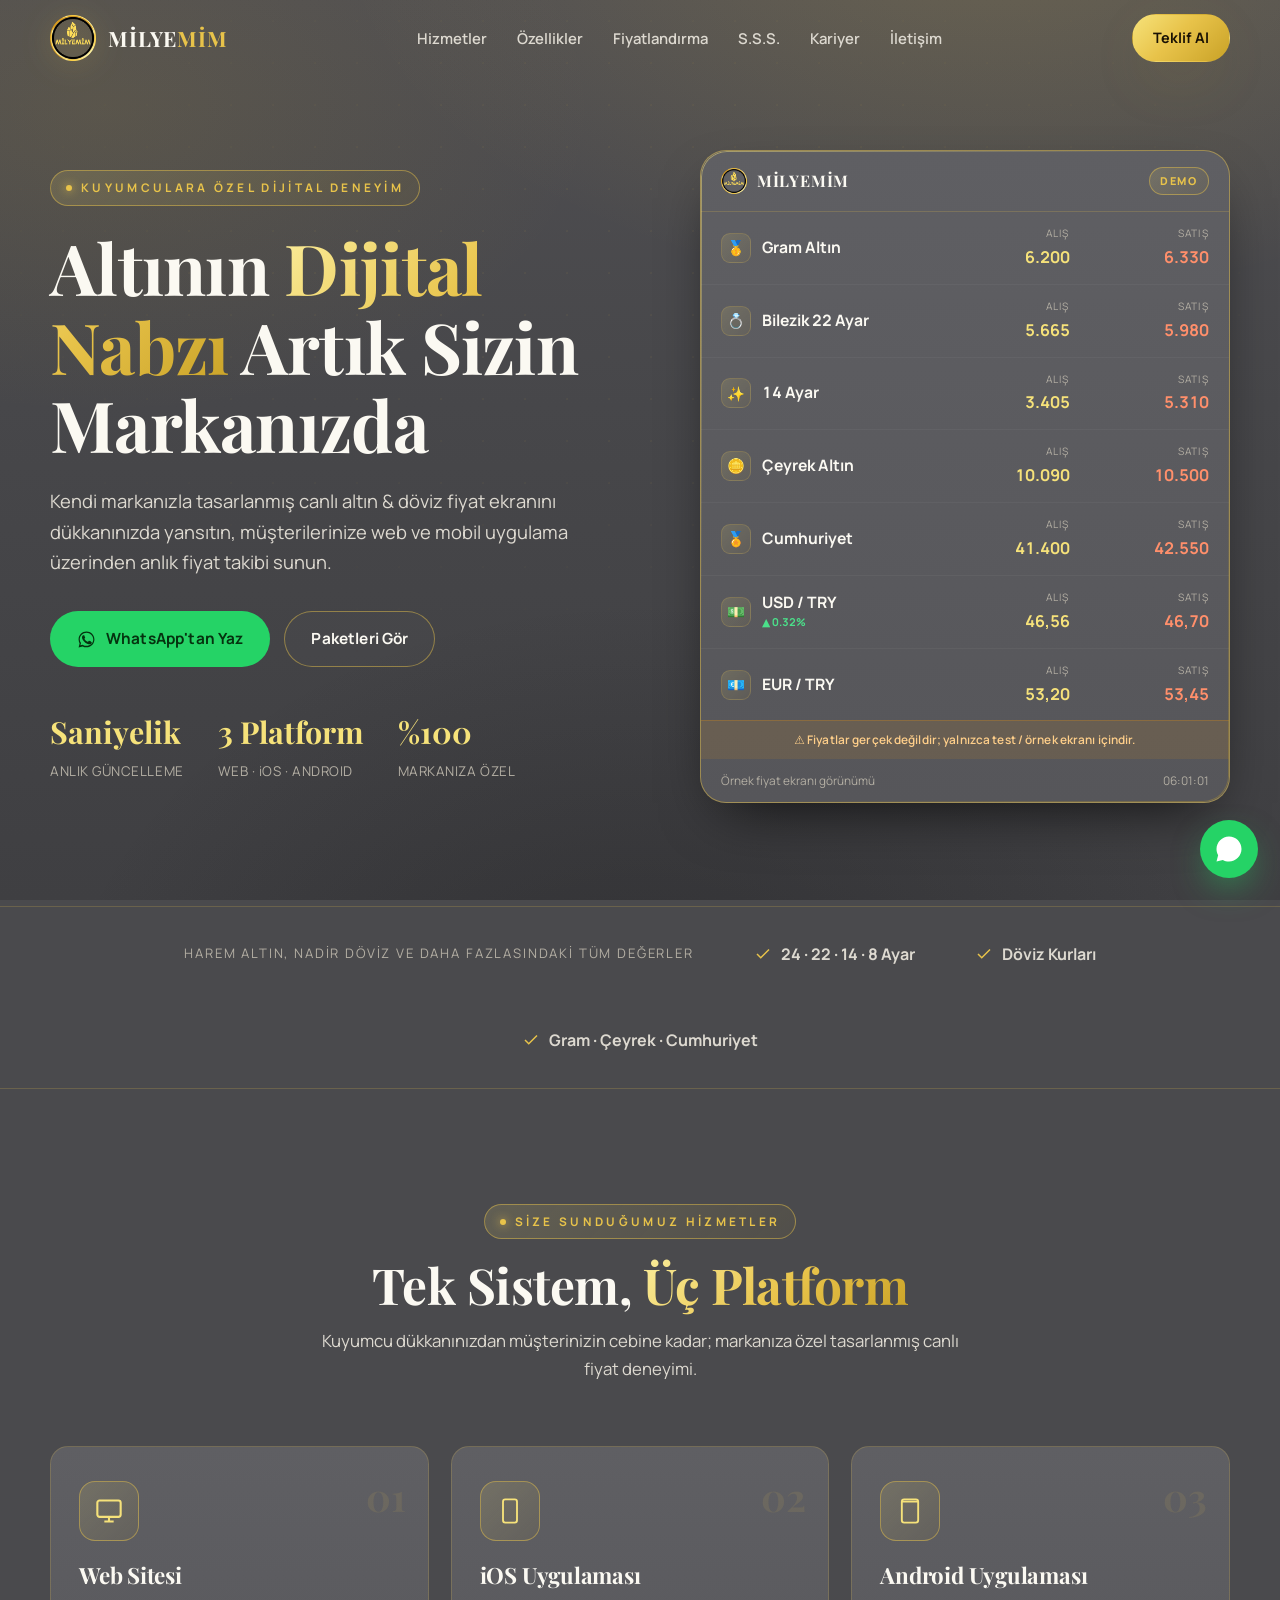
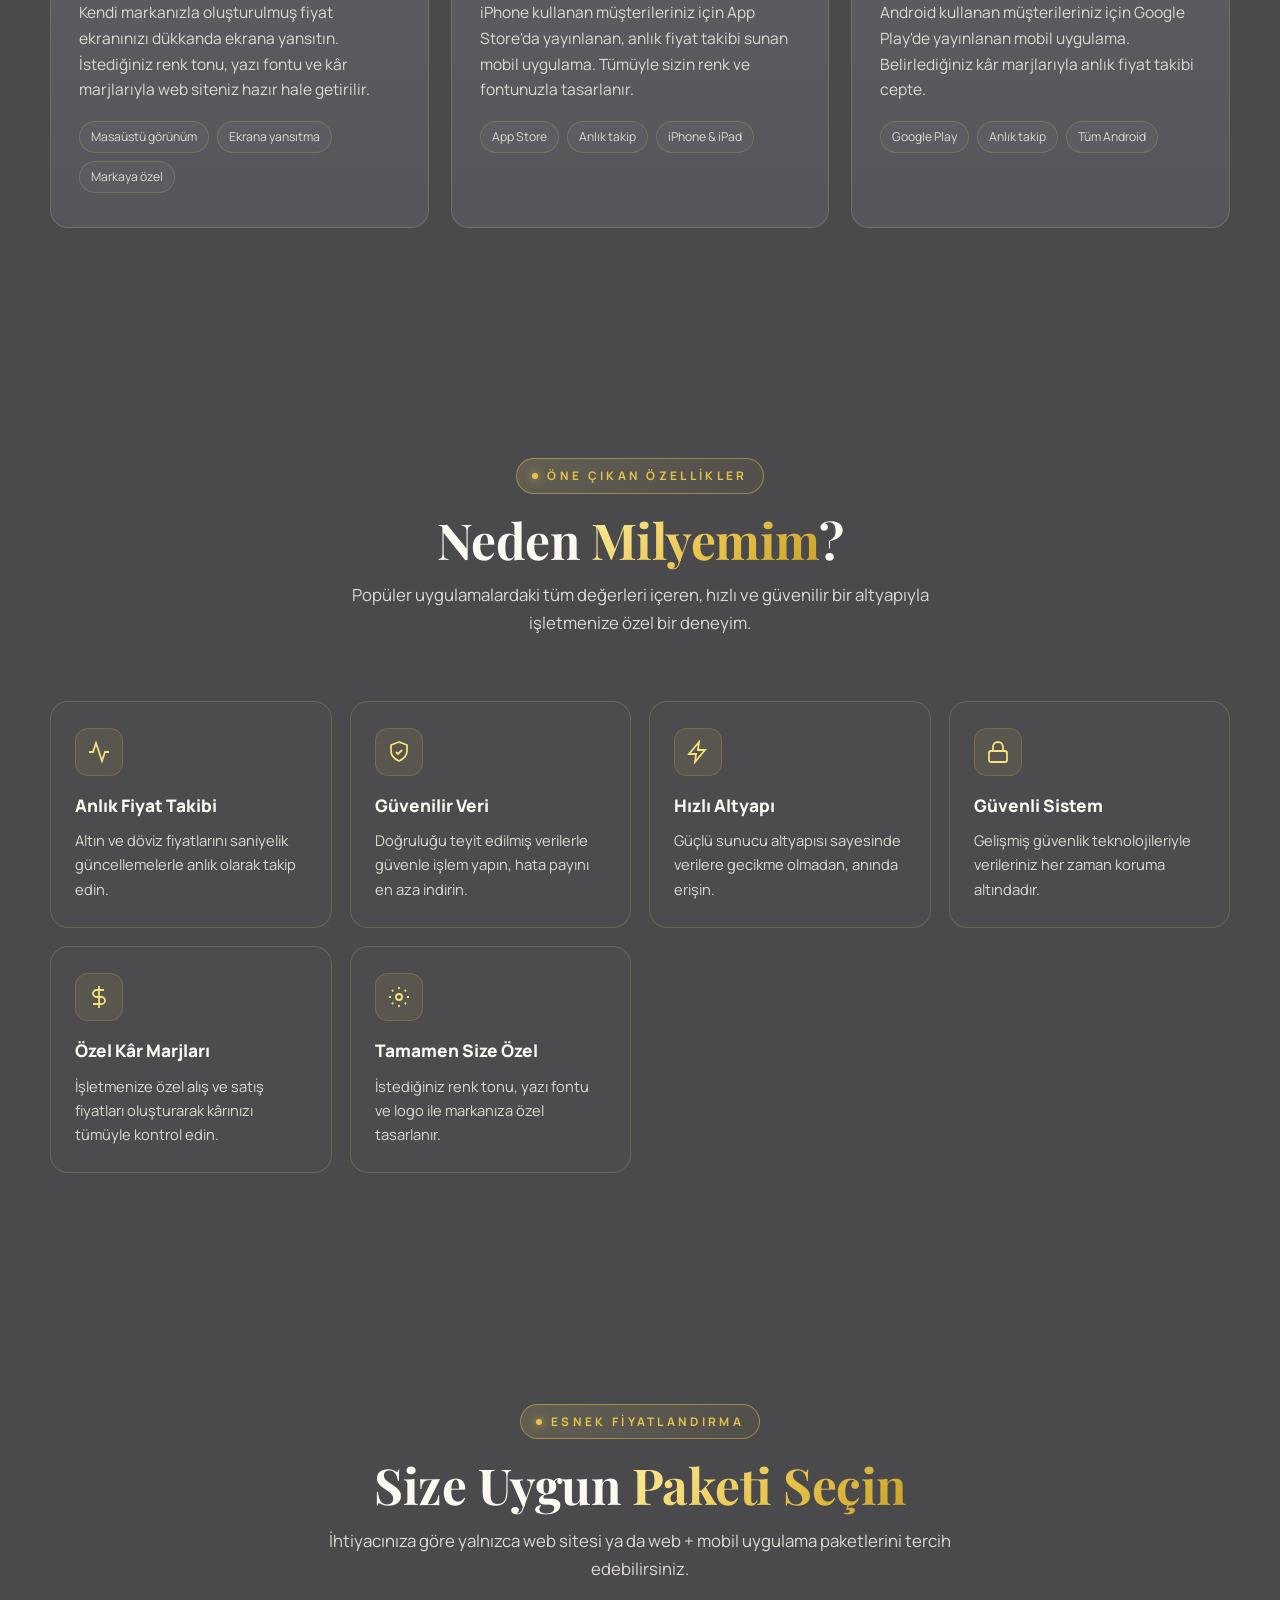
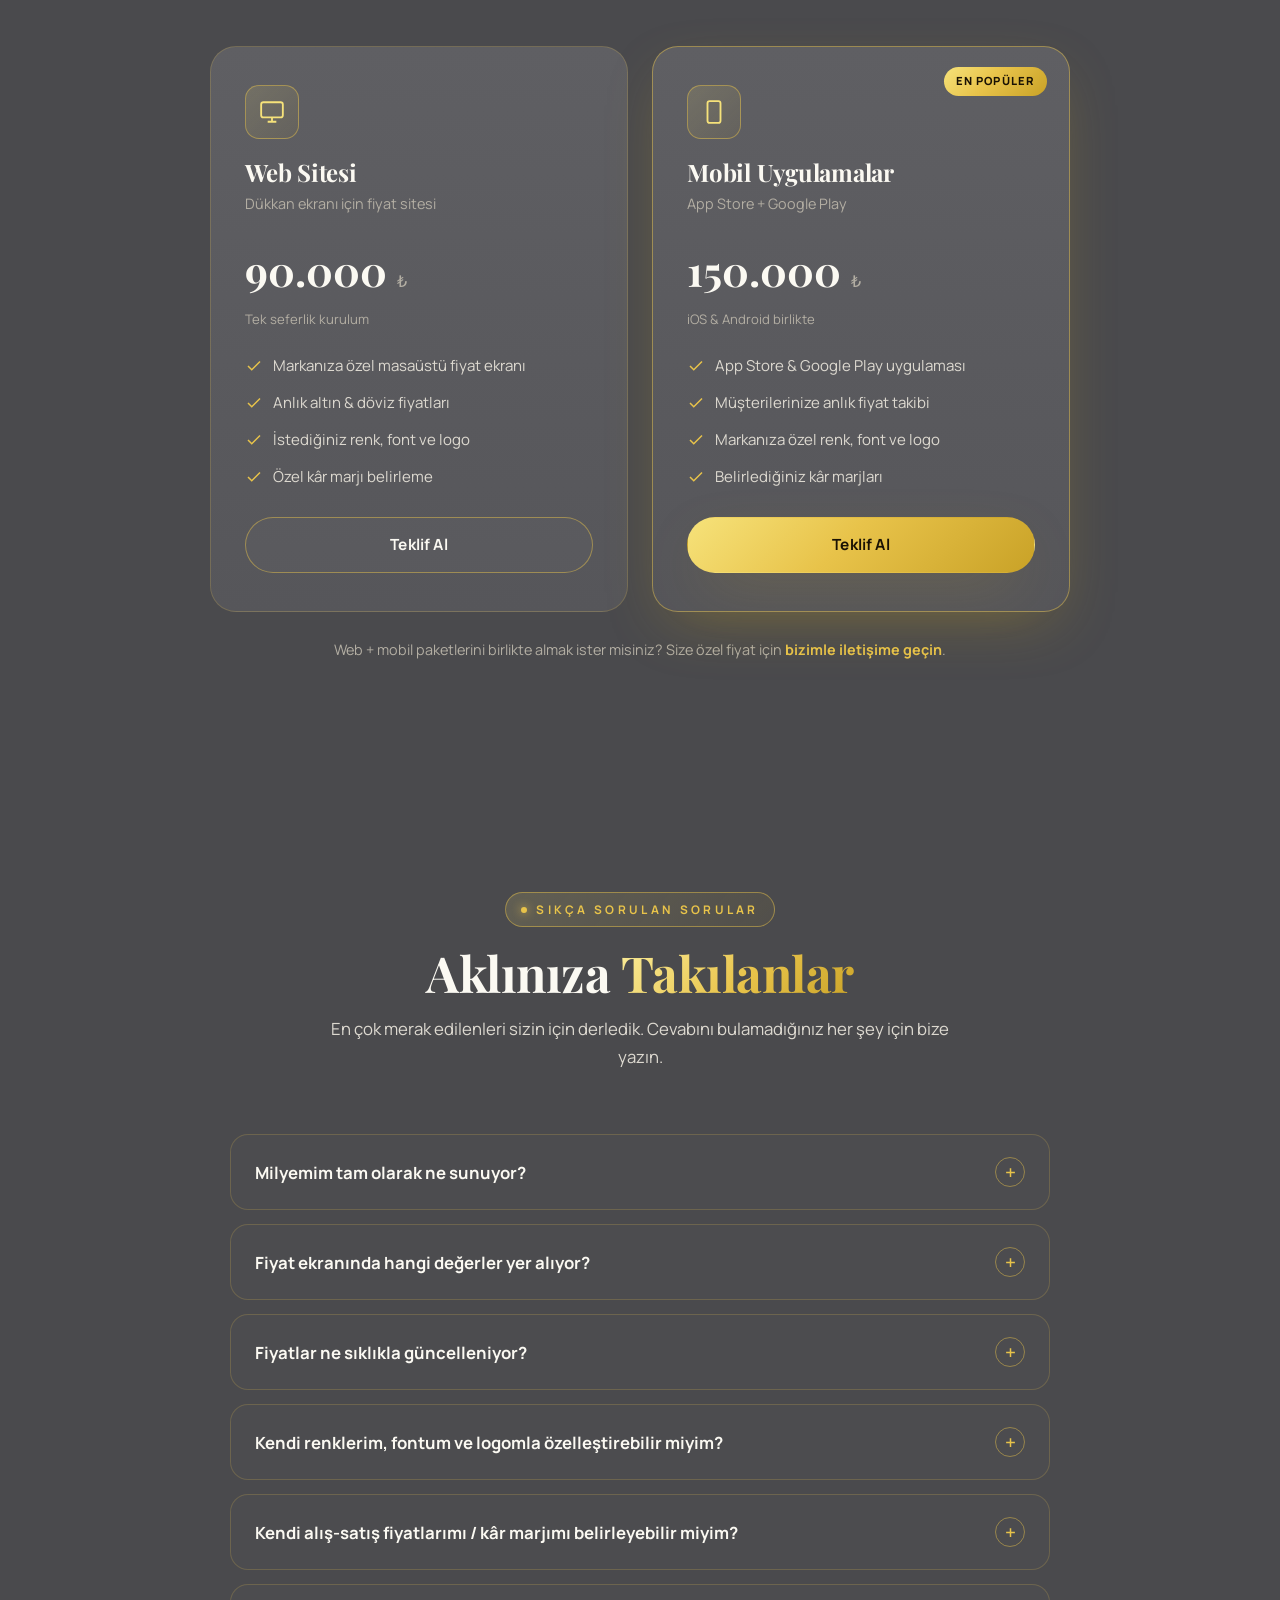
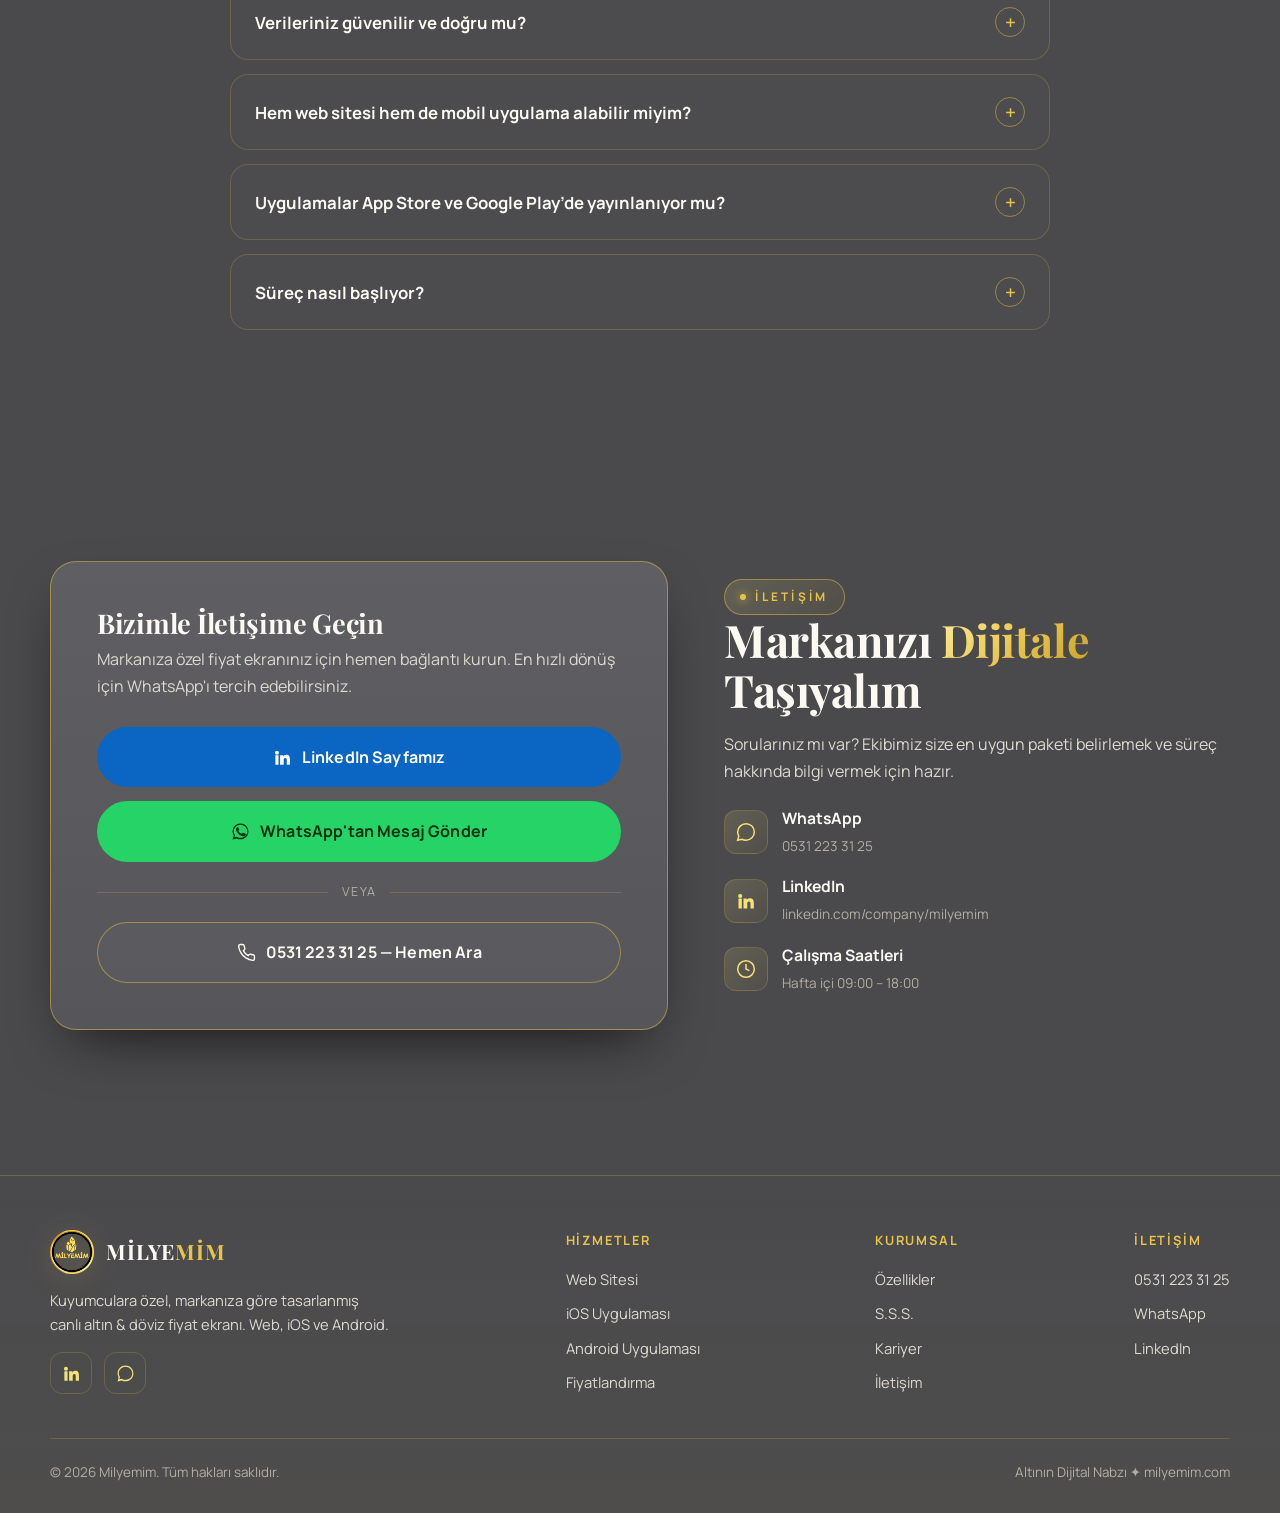
==== index.html @ ab8c55e1 "Milyemim tanıtım sitesi: 3 tema, responsive, SSS, kariyer, iletişim Co-Authored-By: Claude Opus 4.8 " ====
<!DOCTYPE html>
<html lang="tr">
<head>
<meta charset="UTF-8" />
<meta name="viewport" content="width=device-width, initial-scale=1.0" />
<title>Milyemim — Altının Dijital Nabzı | Kuyumculara Özel Canlı Fiyat Ekranı</title>
<meta name="description" content="Milyemim; kuyumculara özel, markanıza göre tasarlanmış canlı altın ve döviz fiyat ekranı. Web sitesi, iOS ve Android uygulaması ile saniyelik anlık fiyat takibi ve özel kâr marjları." />
<meta name="theme-color" content="#0a0a0b" />
<link rel="icon" type="image/png" href="favicon.png" />
<link rel="apple-touch-icon" href="favicon.png" />

<!-- Open Graph -->
<meta property="og:title" content="Milyemim — Altının Dijital Nabzı" />
<meta property="og:description" content="Kuyumculara özel canlı altın & döviz fiyat ekranı. Web sitesi, iOS ve Android uygulaması." />
<meta property="og:type" content="website" />
<meta property="og:image" content="favicon.png" />

<link rel="preconnect" href="https://fonts.googleapis.com" />
<link rel="preconnect" href="https://fonts.gstatic.com" crossorigin />
<link href="https://fonts.googleapis.com/css2?family=Manrope:wght@400;500;600;700;800&family=Playfair+Display:wght@600;700;800&display=swap" rel="stylesheet" />
<link rel="stylesheet" href="styles.css" />
</head>
<body>

<!-- ===================== NAV ===================== -->
<header class="nav" id="nav">
  <div class="wrap nav-inner">
    <a class="brand" href="index.html">
      <img src="logo-mark.png" alt="Milyemim logo" />
      <span class="name">MİLYE<span>MİM</span></span>
    </a>
    <nav class="nav-links" id="navLinks">
      <a href="#hizmetler">Hizmetler</a>
      <a href="#ozellikler">Özellikler</a>
      <a href="#fiyatlandirma">Fiyatlandırma</a>
      <a href="#sss">S.S.S.</a>
      <a href="kariyer.html">Kariyer</a>
      <a href="#iletisim">İletişim</a>
    </nav>
    <div class="nav-cta">
      <a class="btn btn-gold btn-desktop" href="https://wa.me/905312233125?text=Merhaba%2C%20Milyemim%20i%C3%A7in%20teklif%20almak%20istiyorum." target="_blank" rel="noopener">Teklif Al</a>
      <button class="burger" id="burger" aria-label="Menü">
        <span></span><span></span><span></span>
      </button>
    </div>
  </div>
</header>

<!-- ===================== HERO ===================== -->
<section class="hero" id="anasayfa">
  <div class="wrap hero-grid">
    <div class="hero-copy reveal">
      <span class="eyebrow">Kuyumculara Özel Dijital Deneyim</span>
      <h1>Altının <span class="gold-text">Dijital Nabzı</span> Artık Sizin Markanızda</h1>
      <p class="lead">Kendi markanızla tasarlanmış canlı altın &amp; döviz fiyat ekranını dükkanınızda yansıtın, müşterilerinize web ve mobil uygulama üzerinden anlık fiyat takibi sunun.</p>
      <div class="hero-actions">
        <a class="btn btn-wa" href="https://wa.me/905312233125?text=Merhaba%2C%20Milyemim%20fiyat%20ekran%C4%B1%20hakk%C4%B1nda%20bilgi%20almak%20istiyorum." target="_blank" rel="noopener">
          <svg viewBox="0 0 24 24" fill="currentColor"><path d="M17.5 14.4c-.3-.1-1.7-.8-1.9-.9-.3-.1-.5-.1-.7.1-.2.3-.7.9-.9 1.1-.2.2-.3.2-.6.1-1.7-.8-2.8-1.5-3.9-3.4-.3-.5.3-.5.8-1.5.1-.2 0-.4 0-.5-.1-.1-.7-1.6-.9-2.2-.2-.6-.5-.5-.7-.5h-.6c-.2 0-.5.1-.8.4-.3.3-1 1-1 2.5s1.1 2.9 1.2 3.1c.1.2 2.1 3.3 5.2 4.6 2 .8 2.7.9 3.7.8.6-.1 1.7-.7 2-1.4.2-.7.2-1.2.2-1.4-.1-.1-.3-.2-.6-.3z"/><path d="M12 2C6.5 2 2 6.5 2 12c0 1.8.5 3.5 1.3 5L2 22l5.1-1.3c1.4.8 3.1 1.2 4.9 1.2 5.5 0 10-4.5 10-10S17.5 2 12 2zm0 18c-1.6 0-3.1-.4-4.4-1.2l-.3-.2-3 .8.8-2.9-.2-.3C4 14.7 3.5 13.4 3.5 12 3.5 7.3 7.3 3.5 12 3.5S20.5 7.3 20.5 12 16.7 20 12 20z"/></svg>
          WhatsApp'tan Yaz
        </a>
        <a class="btn btn-ghost" href="#fiyatlandirma">Paketleri Gör</a>
      </div>
      <div class="hero-stats">
        <div class="stat"><strong>Saniyelik</strong><span>ANLIK GÜNCELLEME</span></div>
        <div class="stat"><strong>3 Platform</strong><span>WEB · iOS · ANDROID</span></div>
        <div class="stat"><strong>%100</strong><span>MARKANIZA ÖZEL</span></div>
      </div>
    </div>

    <!-- Canlı fiyat ekranı mockup -->
    <div class="hero-visual reveal">
      <div class="price-card">
        <div class="price-top">
          <div class="pt-brand"><img src="logo-mark.png" alt="" />MİLYEMİM</div>
          <span class="demo-badge">DEMO</span>
        </div>
        <div id="priceList"></div>
        <div class="price-warn">⚠ Fiyatlar gerçek değildir; yalnızca test / örnek ekranı içindir.</div>
        <div class="price-foot">
          <span>Örnek fiyat ekranı görünümü</span>
          <span id="clock">--:--:--</span>
        </div>
      </div>
    </div>
  </div>
</section>

<!-- ===================== GÜVEN ŞERİDİ ===================== -->
<div class="trust">
  <div class="wrap">
    <span>Harem Altın, Nadir Döviz ve daha fazlasındaki tüm değerler</span>
    <div class="tk"><svg viewBox="0 0 24 24" fill="none" stroke="currentColor" stroke-width="2"><path d="M20 6 9 17l-5-5"/></svg>24 · 22 · 14 · 8 Ayar</div>
    <div class="tk"><svg viewBox="0 0 24 24" fill="none" stroke="currentColor" stroke-width="2"><path d="M20 6 9 17l-5-5"/></svg>Döviz Kurları</div>
    <div class="tk"><svg viewBox="0 0 24 24" fill="none" stroke="currentColor" stroke-width="2"><path d="M20 6 9 17l-5-5"/></svg>Gram · Çeyrek · Cumhuriyet</div>
  </div>
</div>

<!-- ===================== HİZMETLER ===================== -->
<section id="hizmetler">
  <div class="wrap">
    <div class="section-head reveal">
      <span class="eyebrow">Size Sunduğumuz Hizmetler</span>
      <h2>Tek Sistem, <span class="gold-text">Üç Platform</span></h2>
      <p>Kuyumcu dükkanınızdan müşterinizin cebine kadar; markanıza özel tasarlanmış canlı fiyat deneyimi.</p>
    </div>
    <div class="cards">
      <div class="card reveal">
        <span class="num">01</span>
        <div class="c-ico"><svg viewBox="0 0 24 24" fill="none" stroke="currentColor" stroke-width="1.8"><rect x="2" y="3" width="20" height="14" rx="2"/><path d="M8 21h8M12 17v4"/></svg></div>
        <h3>Web Sitesi</h3>
        <p>Kendi markanızla oluşturulmuş fiyat ekranınızı dükkanda ekrana yansıtın. İstediğiniz renk tonu, yazı fontu ve kâr marjlarıyla web siteniz hazır hale getirilir.</p>
        <div class="c-tags"><span>Masaüstü görünüm</span><span>Ekrana yansıtma</span><span>Markaya özel</span></div>
      </div>
      <div class="card reveal">
        <span class="num">02</span>
        <div class="c-ico"><svg viewBox="0 0 24 24" fill="none" stroke="currentColor" stroke-width="1.6"><path d="M16 2H8a2 2 0 0 0-2 2v16a2 2 0 0 0 2 2h8a2 2 0 0 0 2-2V4a2 2 0 0 0-2-2z"/><path d="M12 18h.01"/></svg></div>
        <h3>iOS Uygulaması</h3>
        <p>iPhone kullanan müşterileriniz için App Store'da yayınlanan, anlık fiyat takibi sunan mobil uygulama. Tümüyle sizin renk ve fontunuzla tasarlanır.</p>
        <div class="c-tags"><span>App Store</span><span>Anlık takip</span><span>iPhone &amp; iPad</span></div>
      </div>
      <div class="card reveal">
        <span class="num">03</span>
        <div class="c-ico"><svg viewBox="0 0 24 24" fill="none" stroke="currentColor" stroke-width="1.6"><path d="M5 4v16a2 2 0 0 0 2 2h10a2 2 0 0 0 2-2V4M5 4a2 2 0 0 1 2-2h10a2 2 0 0 1 2 2M5 4h14M12 18h.01"/></svg></div>
        <h3>Android Uygulaması</h3>
        <p>Android kullanan müşterileriniz için Google Play'de yayınlanan mobil uygulama. Belirlediğiniz kâr marjlarıyla anlık fiyat takibi cepte.</p>
        <div class="c-tags"><span>Google Play</span><span>Anlık takip</span><span>Tüm Android</span></div>
      </div>
    </div>
  </div>
</section>

<!-- ===================== ÖZELLİKLER ===================== -->
<section id="ozellikler">
  <div class="wrap">
    <div class="section-head reveal">
      <span class="eyebrow">Öne Çıkan Özellikler</span>
      <h2>Neden <span class="gold-text">Milyemim</span>?</h2>
      <p>Popüler uygulamalardaki tüm değerleri içeren, hızlı ve güvenilir bir altyapıyla işletmenize özel bir deneyim.</p>
    </div>
    <div class="features-grid">
      <div class="feature reveal">
        <div class="f-ico"><svg viewBox="0 0 24 24" fill="none" stroke="currentColor" stroke-width="1.8"><path d="M22 12h-4l-3 9L9 3l-3 9H2"/></svg></div>
        <h4>Anlık Fiyat Takibi</h4>
        <p>Altın ve döviz fiyatlarını saniyelik güncellemelerle anlık olarak takip edin.</p>
      </div>
      <div class="feature reveal">
        <div class="f-ico"><svg viewBox="0 0 24 24" fill="none" stroke="currentColor" stroke-width="1.8"><path d="M9 12l2 2 4-4"/><path d="M12 2 4 5v6c0 5 3.5 8 8 10 4.5-2 8-5 8-10V5l-8-3z"/></svg></div>
        <h4>Güvenilir Veri</h4>
        <p>Doğruluğu teyit edilmiş verilerle güvenle işlem yapın, hata payını en aza indirin.</p>
      </div>
      <div class="feature reveal">
        <div class="f-ico"><svg viewBox="0 0 24 24" fill="none" stroke="currentColor" stroke-width="1.8"><path d="M13 2 3 14h7l-1 8 10-12h-7l1-8z"/></svg></div>
        <h4>Hızlı Altyapı</h4>
        <p>Güçlü sunucu altyapısı sayesinde verilere gecikme olmadan, anında erişin.</p>
      </div>
      <div class="feature reveal">
        <div class="f-ico"><svg viewBox="0 0 24 24" fill="none" stroke="currentColor" stroke-width="1.8"><rect x="3" y="11" width="18" height="11" rx="2"/><path d="M7 11V7a5 5 0 0 1 10 0v4"/></svg></div>
        <h4>Güvenli Sistem</h4>
        <p>Gelişmiş güvenlik teknolojileriyle verileriniz her zaman koruma altındadır.</p>
      </div>
      <div class="feature reveal">
        <div class="f-ico"><svg viewBox="0 0 24 24" fill="none" stroke="currentColor" stroke-width="1.8"><path d="M12 1v22M17 5H9.5a3.5 3.5 0 0 0 0 7h5a3.5 3.5 0 0 1 0 7H6"/></svg></div>
        <h4>Özel Kâr Marjları</h4>
        <p>İşletmenize özel alış ve satış fiyatları oluşturarak kârınızı tümüyle kontrol edin.</p>
      </div>
      <div class="feature reveal">
        <div class="f-ico"><svg viewBox="0 0 24 24" fill="none" stroke="currentColor" stroke-width="1.8"><circle cx="12" cy="12" r="3"/><path d="M12 2v2M12 20v2M4.9 4.9l1.4 1.4M17.7 17.7l1.4 1.4M2 12h2M20 12h2M4.9 19.1l1.4-1.4M17.7 6.3l1.4-1.4"/></svg></div>
        <h4>Tamamen Size Özel</h4>
        <p>İstediğiniz renk tonu, yazı fontu ve logo ile markanıza özel tasarlanır.</p>
      </div>
    </div>
  </div>
</section>

<!-- ===================== FİYATLANDIRMA ===================== -->
<section id="fiyatlandirma">
  <div class="wrap">
    <div class="section-head reveal">
      <span class="eyebrow">Esnek Fiyatlandırma</span>
      <h2>Size Uygun <span class="gold-text">Paketi Seçin</span></h2>
      <p>İhtiyacınıza göre yalnızca web sitesi ya da web + mobil uygulama paketlerini tercih edebilirsiniz.</p>
    </div>
    <div class="pricing-grid">
      <div class="plan reveal">
        <div class="p-ico"><svg viewBox="0 0 24 24" fill="none" stroke="currentColor" stroke-width="1.7"><rect x="2" y="3" width="20" height="14" rx="2"/><path d="M8 21h8M12 17v4"/></svg></div>
        <h3>Web Sitesi</h3>
        <p class="p-sub">Dükkan ekranı için fiyat sitesi</p>
        <div class="p-price">90.000 <small>₺</small></div>
        <p class="p-note">Tek seferlik kurulum</p>
        <ul class="p-feats">
          <li><svg viewBox="0 0 24 24" fill="none" stroke="currentColor" stroke-width="2"><path d="M20 6 9 17l-5-5"/></svg>Markanıza özel masaüstü fiyat ekranı</li>
          <li><svg viewBox="0 0 24 24" fill="none" stroke="currentColor" stroke-width="2"><path d="M20 6 9 17l-5-5"/></svg>Anlık altın &amp; döviz fiyatları</li>
          <li><svg viewBox="0 0 24 24" fill="none" stroke="currentColor" stroke-width="2"><path d="M20 6 9 17l-5-5"/></svg>İstediğiniz renk, font ve logo</li>
          <li><svg viewBox="0 0 24 24" fill="none" stroke="currentColor" stroke-width="2"><path d="M20 6 9 17l-5-5"/></svg>Özel kâr marjı belirleme</li>
        </ul>
        <a class="btn btn-ghost" href="https://wa.me/905312233125?text=Merhaba%2C%20Milyemim%20Web%20Sitesi%20paketi%20i%C3%A7in%20teklif%20almak%20istiyorum." target="_blank" rel="noopener">Teklif Al</a>
      </div>

      <div class="plan featured reveal">
        <div class="p-ico"><svg viewBox="0 0 24 24" fill="none" stroke="currentColor" stroke-width="1.7"><path d="M16 2H8a2 2 0 0 0-2 2v16a2 2 0 0 0 2 2h8a2 2 0 0 0 2-2V4a2 2 0 0 0-2-2z"/><path d="M12 18h.01"/></svg></div>
        <h3>Mobil Uygulamalar</h3>
        <p class="p-sub">App Store + Google Play</p>
        <div class="p-price">150.000 <small>₺</small></div>
        <p class="p-note">iOS &amp; Android birlikte</p>
        <ul class="p-feats">
          <li><svg viewBox="0 0 24 24" fill="none" stroke="currentColor" stroke-width="2"><path d="M20 6 9 17l-5-5"/></svg>App Store &amp; Google Play uygulaması</li>
          <li><svg viewBox="0 0 24 24" fill="none" stroke="currentColor" stroke-width="2"><path d="M20 6 9 17l-5-5"/></svg>Müşterilerinize anlık fiyat takibi</li>
          <li><svg viewBox="0 0 24 24" fill="none" stroke="currentColor" stroke-width="2"><path d="M20 6 9 17l-5-5"/></svg>Markanıza özel renk, font ve logo</li>
          <li><svg viewBox="0 0 24 24" fill="none" stroke="currentColor" stroke-width="2"><path d="M20 6 9 17l-5-5"/></svg>Belirlediğiniz kâr marjları</li>
        </ul>
        <a class="btn btn-gold" href="https://wa.me/905312233125?text=Merhaba%2C%20Milyemim%20Mobil%20Uygulama%20paketi%20i%C3%A7in%20teklif%20almak%20istiyorum." target="_blank" rel="noopener">Teklif Al</a>
      </div>
    </div>
    <p class="pricing-note">Web + mobil paketlerini birlikte almak ister misiniz? Size özel fiyat için <a href="#iletisim" style="color:var(--gold-2);font-weight:700;">bizimle iletişime geçin</a>.</p>
  </div>
</section>

<!-- ===================== SSS ===================== -->
<section id="sss">
  <div class="wrap">
    <div class="section-head reveal">
      <span class="eyebrow">Sıkça Sorulan Sorular</span>
      <h2>Aklınıza <span class="gold-text">Takılanlar</span></h2>
      <p>En çok merak edilenleri sizin için derledik. Cevabını bulamadığınız her şey için bize yazın.</p>
    </div>
    <div class="faq-wrap" id="faq">
      <!-- JS ile doldurulur -->
    </div>
  </div>
</section>

<!-- ===================== İLETİŞİM ===================== -->
<section id="iletisim">
  <div class="wrap contact-grid">
    <div class="contact-card reveal">
      <h3>Bizimle İletişime Geçin</h3>
      <p class="cc-sub">Markanıza özel fiyat ekranınız için hemen bağlantı kurun. En hızlı dönüş için WhatsApp'ı tercih edebilirsiniz.</p>
      <div class="contact-actions">
        <a class="btn btn-linkedin" href="https://www.linkedin.com/company/milyemim" target="_blank" rel="noopener">
          <svg viewBox="0 0 24 24" fill="currentColor"><path d="M4.98 3.5a2.5 2.5 0 1 1 0 5 2.5 2.5 0 0 1 0-5zM3 9h4v12H3zM9 9h3.8v1.7h.05c.53-1 1.83-2.05 3.77-2.05 4.03 0 4.78 2.65 4.78 6.1V21h-4v-5.4c0-1.3 0-2.95-1.8-2.95-1.8 0-2.08 1.4-2.08 2.85V21H9z"/></svg>
          LinkedIn Sayfamız
        </a>
        <a class="btn btn-wa" href="https://wa.me/905312233125?text=Merhaba%2C%20Milyemim%20hakk%C4%B1nda%20bilgi%20almak%20istiyorum." target="_blank" rel="noopener">
          <svg viewBox="0 0 24 24" fill="currentColor"><path d="M17.5 14.4c-.3-.1-1.7-.8-1.9-.9-.3-.1-.5-.1-.7.1-.2.3-.7.9-.9 1.1-.2.2-.3.2-.6.1-1.7-.8-2.8-1.5-3.9-3.4-.3-.5.3-.5.8-1.5.1-.2 0-.4 0-.5-.1-.1-.7-1.6-.9-2.2-.2-.6-.5-.5-.7-.5h-.6c-.2 0-.5.1-.8.4-.3.3-1 1-1 2.5s1.1 2.9 1.2 3.1c.1.2 2.1 3.3 5.2 4.6 2 .8 2.7.9 3.7.8.6-.1 1.7-.7 2-1.4.2-.7.2-1.2.2-1.4-.1-.1-.3-.2-.6-.3z"/><path d="M12 2C6.5 2 2 6.5 2 12c0 1.8.5 3.5 1.3 5L2 22l5.1-1.3c1.4.8 3.1 1.2 4.9 1.2 5.5 0 10-4.5 10-10S17.5 2 12 2zm0 18c-1.6 0-3.1-.4-4.4-1.2l-.3-.2-3 .8.8-2.9-.2-.3C4 14.7 3.5 13.4 3.5 12 3.5 7.3 7.3 3.5 12 3.5S20.5 7.3 20.5 12 16.7 20 12 20z"/></svg>
          WhatsApp'tan Mesaj Gönder
        </a>
        <div class="contact-divider">VEYA</div>
        <a class="btn btn-call" href="tel:+905312233125">
          <svg viewBox="0 0 24 24" fill="none" stroke="currentColor" stroke-width="1.8"><path d="M22 16.9v3a2 2 0 0 1-2.2 2 19.8 19.8 0 0 1-8.6-3.1 19.5 19.5 0 0 1-6-6 19.8 19.8 0 0 1-3.1-8.7A2 2 0 0 1 4.1 2h3a2 2 0 0 1 2 1.7c.1 1 .4 1.9.7 2.8a2 2 0 0 1-.5 2.1L8.1 9.9a16 16 0 0 0 6 6l1.3-1.3a2 2 0 0 1 2.1-.4c.9.3 1.8.6 2.8.7a2 2 0 0 1 1.7 2z"/></svg>
          0531 223 31 25 — Hemen Ara
        </a>
      </div>
    </div>

    <div class="contact-side reveal">
      <span class="eyebrow">İletişim</span>
      <h2>Markanızı <span class="gold-text">Dijitale</span> Taşıyalım</h2>
      <p>Sorularınız mı var? Ekibimiz size en uygun paketi belirlemek ve süreç hakkında bilgi vermek için hazır.</p>
      <div class="cs-item">
        <div class="csi"><svg viewBox="0 0 24 24" fill="none" stroke="currentColor" stroke-width="1.8"><path d="M12 2C6.5 2 2 6.5 2 12c0 1.8.5 3.5 1.3 5L2 22l5.1-1.3c1.4.8 3.1 1.2 4.9 1.2 5.5 0 10-4.5 10-10S17.5 2 12 2z"/></svg></div>
        <div><b>WhatsApp</b><span>0531 223 31 25</span></div>
      </div>
      <div class="cs-item">
        <div class="csi"><svg viewBox="0 0 24 24" fill="currentColor"><path d="M4.98 3.5a2.5 2.5 0 1 1 0 5 2.5 2.5 0 0 1 0-5zM3 9h4v12H3zM9 9h3.8v1.7h.05c.53-1 1.83-2.05 3.77-2.05 4.03 0 4.78 2.65 4.78 6.1V21h-4v-5.4c0-1.3 0-2.95-1.8-2.95-1.8 0-2.08 1.4-2.08 2.85V21H9z"/></svg></div>
        <div><b>LinkedIn</b><span>linkedin.com/company/milyemim</span></div>
      </div>
      <div class="cs-item">
        <div class="csi"><svg viewBox="0 0 24 24" fill="none" stroke="currentColor" stroke-width="1.8"><circle cx="12" cy="12" r="10"/><path d="M12 6v6l4 2"/></svg></div>
        <div><b>Çalışma Saatleri</b><span>Hafta içi 09:00 – 18:00</span></div>
      </div>
    </div>
  </div>
</section>

<!-- ===================== FOOTER ===================== -->
<footer class="site">
  <div class="wrap">
    <div class="foot-grid">
      <div class="foot-brand">
        <a class="brand" href="index.html">
          <img src="logo-mark.png" alt="Milyemim" style="width:44px;height:44px" />
          <span class="name">MİLYE<span>MİM</span></span>
        </a>
        <p>Kuyumculara özel, markanıza göre tasarlanmış canlı altın &amp; döviz fiyat ekranı. Web, iOS ve Android.</p>
        <div class="foot-social">
          <a href="https://www.linkedin.com/company/milyemim" target="_blank" rel="noopener" aria-label="LinkedIn"><svg viewBox="0 0 24 24" fill="currentColor"><path d="M4.98 3.5a2.5 2.5 0 1 1 0 5 2.5 2.5 0 0 1 0-5zM3 9h4v12H3zM9 9h3.8v1.7h.05c.53-1 1.83-2.05 3.77-2.05 4.03 0 4.78 2.65 4.78 6.1V21h-4v-5.4c0-1.3 0-2.95-1.8-2.95-1.8 0-2.08 1.4-2.08 2.85V21H9z"/></svg></a>
          <a href="https://wa.me/905312233125" target="_blank" rel="noopener" aria-label="WhatsApp"><svg viewBox="0 0 24 24" fill="currentColor"><path d="M12 2C6.5 2 2 6.5 2 12c0 1.8.5 3.5 1.3 5L2 22l5.1-1.3c1.4.8 3.1 1.2 4.9 1.2 5.5 0 10-4.5 10-10S17.5 2 12 2zm0 18c-1.6 0-3.1-.4-4.4-1.2l-.3-.2-3 .8.8-2.9-.2-.3C4 14.7 3.5 13.4 3.5 12 3.5 7.3 7.3 3.5 12 3.5S20.5 7.3 20.5 12 16.7 20 12 20z"/></svg></a>
        </div>
      </div>
      <div class="foot-col">
        <h5>Hizmetler</h5>
        <a href="#hizmetler">Web Sitesi</a>
        <a href="#hizmetler">iOS Uygulaması</a>
        <a href="#hizmetler">Android Uygulaması</a>
        <a href="#fiyatlandirma">Fiyatlandırma</a>
      </div>
      <div class="foot-col">
        <h5>Kurumsal</h5>
        <a href="#ozellikler">Özellikler</a>
        <a href="#sss">S.S.S.</a>
        <a href="kariyer.html">Kariyer</a>
        <a href="#iletisim">İletişim</a>
      </div>
      <div class="foot-col">
        <h5>İletişim</h5>
        <a href="tel:+905312233125">0531 223 31 25</a>
        <a href="https://wa.me/905312233125" target="_blank" rel="noopener">WhatsApp</a>
        <a href="https://www.linkedin.com/company/milyemim" target="_blank" rel="noopener">LinkedIn</a>
      </div>
    </div>
    <div class="foot-bottom">
      <span>© <span id="year">2026</span> Milyemim. Tüm hakları saklıdır.</span>
      <span>Altının Dijital Nabzı ✦ milyemim.com</span>
    </div>
  </div>
</footer>

<!-- Yüzen WhatsApp butonu -->
<a class="wa-float" href="https://wa.me/905312233125?text=Merhaba%2C%20Milyemim%20hakk%C4%B1nda%20bilgi%20almak%20istiyorum." target="_blank" rel="noopener" aria-label="WhatsApp'tan yaz">
  <svg viewBox="0 0 24 24" fill="currentColor"><path d="M17.5 14.4c-.3-.1-1.7-.8-1.9-.9-.3-.1-.5-.1-.7.1-.2.3-.7.9-.9 1.1-.2.2-.3.2-.6.1-1.7-.8-2.8-1.5-3.9-3.4-.3-.5.3-.5.8-1.5.1-.2 0-.4 0-.5-.1-.1-.7-1.6-.9-2.2-.2-.6-.5-.5-.7-.5h-.6c-.2 0-.5.1-.8.4-.3.3-1 1-1 2.5s1.1 2.9 1.2 3.1c.1.2 2.1 3.3 5.2 4.6 2 .8 2.7.9 3.7.8.6-.1 1.7-.7 2-1.4.2-.7.2-1.2.2-1.4-.1-.1-.3-.2-.6-.3z"/><path d="M12 2C6.5 2 2 6.5 2 12c0 1.8.5 3.5 1.3 5L2 22l5.1-1.3c1.4.8 3.1 1.2 4.9 1.2 5.5 0 10-4.5 10-10S17.5 2 12 2z"/></svg>
</a>

<script src="script.js"></script>
</body>
</html>
---- styles.css ----
/* =========================================================
   Milyemim — Premium Kuyumcu Fiyat Ekranı Sitesi
   Renkler: Altın (gold) · Siyah · Antrasit gri  (logo uyumlu)
   ========================================================= */

:root {
  --gold-1: #f6e27a;
  --gold-2: #e8c34a;
  --gold-3: #c9a227;
  --gold-4: #a5811a;
  --gold-grad: linear-gradient(135deg, #f6e27a 0%, #e8c34a 45%, #c9a227 100%);
  --gold-grad-soft: linear-gradient(135deg, rgba(246,226,122,.14), rgba(201,162,39,.06));

  --ink: #4a4a4d;          /* logodaki gri zemin */
  --ink-2: #424245;        /* biraz koyu gri */
  --panel: #56565a;        /* kart zemini (hafif açık gri) */
  --panel-2: #5f5f63;
  --stroke: rgba(232,195,74,.20);
  --stroke-strong: rgba(232,195,74,.48);

  --text: #fbf9f2;
  --text-dim: #ddd9d0;
  --text-mute: #b3aea3;

  --wa: #25d366;

  --radius: 18px;
  --radius-lg: 26px;
  --shadow: 0 24px 60px -24px rgba(0,0,0,.8);
  --shadow-gold: 0 20px 60px -18px rgba(201,162,39,.35);

  --max: 1180px;
  --font-head: "Playfair Display", "Georgia", serif;
  --font-body: "Manrope", "Segoe UI", system-ui, -apple-system, sans-serif;
}

* { box-sizing: border-box; margin: 0; padding: 0; }
html { scroll-behavior: smooth; scroll-padding-top: 90px; overflow-x: hidden; max-width: 100%; }

body {
  font-family: var(--font-body);
  background: var(--ink);
  color: var(--text);
  line-height: 1.65;
  overflow-x: hidden;
  -webkit-font-smoothing: antialiased;
}

/* Zemin dokusu / ışıltı */
body::before {
  content: "";
  position: fixed;
  inset: 0;
  z-index: -2;
  background:
    radial-gradient(1100px 620px at 78% -8%, rgba(232,195,74,.16), transparent 60%),
    radial-gradient(900px 560px at 8% 12%, rgba(201,162,39,.10), transparent 55%),
    radial-gradient(1000px 800px at 50% 120%, rgba(20,20,22,.35), transparent 60%),
    linear-gradient(180deg, #504f52 0%, #47474a 45%, #3f3f42 100%);
}
body::after {
  content: "";
  position: fixed;
  inset: 0;
  z-index: -1;
  pointer-events: none;
  background-image: radial-gradient(rgba(232,195,74,.05) 1px, transparent 1px);
  background-size: 42px 42px;
  mask-image: radial-gradient(80% 60% at 50% 30%, #000 30%, transparent 78%);
}

a { color: inherit; text-decoration: none; }
img { max-width: 100%; display: block; }
ul { list-style: none; }

.wrap { width: min(100% - 40px, var(--max)); margin-inline: auto; }
section { padding: clamp(64px, 9vw, 120px) 0; position: relative; }

/* ---------- Tipografi yardımcıları ---------- */
.eyebrow {
  display: inline-flex;
  align-items: center;
  gap: 9px;
  font-size: .74rem;
  letter-spacing: .28em;
  text-transform: uppercase;
  color: var(--gold-2);
  font-weight: 700;
  padding: 7px 15px;
  border: 1px solid var(--stroke-strong);
  border-radius: 100px;
  background: var(--gold-grad-soft);
}
.eyebrow::before { content: ""; width: 6px; height: 6px; border-radius: 50%; background: var(--gold-2); box-shadow: 0 0 10px var(--gold-2); }

h1, h2, h3 { font-family: var(--font-head); font-weight: 700; line-height: 1.12; letter-spacing: -.01em; }
.section-head { max-width: 640px; margin: 0 auto clamp(38px, 5vw, 64px); text-align: center; }
.section-head h2 { font-size: clamp(2rem, 4.4vw, 3.1rem); margin: 18px 0 14px; }
.section-head p { color: var(--text-dim); font-size: 1.05rem; }

.gold-text {
  background: linear-gradient(135deg, #fbee9d, #e8c34a 55%, #c9a227);
  -webkit-background-clip: text; background-clip: text;
  -webkit-text-fill-color: transparent; color: transparent;
}

/* ---------- Butonlar ---------- */
.btn {
  display: inline-flex; align-items: center; gap: 10px;
  padding: 14px 26px; border-radius: 100px;
  font-weight: 700; font-size: .96rem; letter-spacing: .01em;
  cursor: pointer; border: 1px solid transparent;
  transition: transform .25s ease, box-shadow .25s ease, background .25s ease, border-color .25s ease;
  white-space: nowrap;
}
.btn svg { width: 19px; height: 19px; }
.btn-gold { background: var(--gold-grad); color: #1a1204; box-shadow: var(--shadow-gold); }
.btn-gold:hover { transform: translateY(-3px); box-shadow: 0 26px 70px -18px rgba(201,162,39,.55); }
.btn-ghost { border-color: var(--stroke-strong); color: var(--text); background: rgba(255,255,255,.02); }
.btn-ghost:hover { border-color: var(--gold-2); transform: translateY(-3px); background: rgba(232,195,74,.06); }
.btn-wa { background: var(--wa); color: #05320f; }
.btn-wa:hover { transform: translateY(-3px); box-shadow: 0 22px 60px -18px rgba(37,211,102,.5); }

/* ---------- Navbar ---------- */
header.nav {
  position: fixed; top: 0; left: 0; right: 0; z-index: 100;
  transition: background .3s ease, backdrop-filter .3s ease, border-color .3s ease;
  border-bottom: 1px solid transparent;
}
header.nav.scrolled {
  background: rgba(60,60,63,.82);
  backdrop-filter: blur(16px) saturate(140%);
  border-bottom-color: var(--stroke);
}
.nav-inner { display: flex; align-items: center; justify-content: space-between; height: 76px; }
.brand { display: flex; align-items: center; gap: 12px; }
.brand img { width: 46px; height: 46px; filter: drop-shadow(0 4px 14px rgba(232,195,74,.35)); }
.brand .name { font-family: var(--font-head); font-weight: 700; font-size: 1.32rem; letter-spacing: .04em; }
.brand .name span { color: var(--gold-2); }

.nav-links { display: flex; align-items: center; gap: 30px; }
.nav-links a { font-size: .93rem; font-weight: 600; color: var(--text-dim); position: relative; transition: color .2s; }
.nav-links a::after { content:""; position:absolute; left:0; bottom:-6px; height:2px; width:0; background: var(--gold-grad); transition: width .28s ease; border-radius:2px; }
.nav-links a:hover { color: var(--text); }
.nav-links a:hover::after { width: 100%; }
.nav-cta { display: flex; align-items: center; gap: 12px; }
.nav-cta .btn { padding: 11px 20px; font-size: .9rem; }

.burger { display: none; flex-direction: column; gap: 5px; background: none; border: 0; cursor: pointer; padding: 8px; }
.burger span { width: 24px; height: 2px; background: var(--gold-2); border-radius: 2px; transition: .3s; }

/* ---------- Hero ---------- */
.hero { padding-top: 150px; padding-bottom: clamp(60px, 8vw, 110px); }
.hero-grid { display: grid; grid-template-columns: 1.05fr .95fr; gap: clamp(30px, 5vw, 70px); align-items: center; }
.hero-copy, .hero-visual { min-width: 0; }
.hero h1 { font-size: clamp(2.1rem, 6vw, 4.4rem); margin: 22px 0 22px; overflow-wrap: anywhere; }
.hero p.lead { font-size: 1.15rem; color: var(--text-dim); max-width: 520px; margin-bottom: 34px; }
.hero-actions { display: flex; flex-wrap: wrap; gap: 14px; margin-bottom: 40px; }
.hero-stats { display: flex; gap: 34px; flex-wrap: wrap; }
.hero-stats .stat strong { font-family: var(--font-head); font-size: 1.9rem; display: block; color: var(--gold-1); }
.hero-stats .stat span { font-size: .84rem; color: var(--text-mute); letter-spacing: .04em; }

/* Canlı fiyat ekranı mockup */
.price-card {
  background: linear-gradient(180deg, var(--panel-2), var(--panel));
  border: 1px solid var(--stroke-strong);
  border-radius: var(--radius-lg);
  box-shadow: var(--shadow);
  overflow: hidden;
  position: relative;
}
.price-card::before {
  content:""; position:absolute; inset:0; border-radius: inherit; padding:1px;
  background: linear-gradient(135deg, rgba(246,226,122,.5), transparent 40%, transparent 60%, rgba(201,162,39,.35));
  -webkit-mask: linear-gradient(#000 0 0) content-box, linear-gradient(#000 0 0);
  -webkit-mask-composite: xor; mask-composite: exclude; pointer-events:none;
}
.price-top { display:flex; align-items:center; justify-content:space-between; padding: 16px 20px; border-bottom:1px solid var(--stroke); }
.price-top .pt-brand { display:flex; align-items:center; gap:10px; font-family:var(--font-head); font-weight:700; letter-spacing:.05em; }
.price-top .pt-brand img { width: 26px; height: 26px; }
.live-badge { display:inline-flex; align-items:center; gap:7px; font-size:.72rem; font-weight:700; letter-spacing:.14em; color:#4be08a; text-transform:uppercase; }
.live-dot { width:8px; height:8px; border-radius:50%; background:#4be08a; box-shadow:0 0 0 0 rgba(75,224,138,.7); animation: pulse 1.8s infinite; }
@keyframes pulse { 0%{box-shadow:0 0 0 0 rgba(75,224,138,.6)} 70%{box-shadow:0 0 0 9px rgba(75,224,138,0)} 100%{box-shadow:0 0 0 0 rgba(75,224,138,0)} }
.demo-badge { font-size:.68rem; font-weight:800; letter-spacing:.16em; color:var(--gold-2); text-transform:uppercase; padding:4px 10px; border:1px solid var(--stroke-strong); border-radius:100px; background:var(--gold-grad-soft); }
.price-warn { padding: 9px 20px; font-size:.74rem; font-weight:600; color:#ffcf8a; background:rgba(255,153,0,.10); border-top:1px solid rgba(255,153,0,.22); text-align:center; letter-spacing:.01em; }

.price-row { display:grid; grid-template-columns: minmax(0,1.5fr) minmax(0,1fr) minmax(0,1fr); align-items:center; padding: 13px 20px; border-bottom:1px solid rgba(255,255,255,.04); font-variant-numeric: tabular-nums; }
.price-row:last-child { border-bottom:0; }
.price-row .pr-name { display:flex; align-items:center; gap:11px; font-weight:700; font-size:.98rem; min-width:0; }
.pr-label { display:block; line-height:1.2; overflow-wrap:anywhere; }
.pr-trend { display:block; font-size:.68rem; font-weight:700; margin-top:1px; }
.pr-trend .trend-up { color:#4be08a; }
.pr-trend .trend-down { color:#ff6b6b; }
.pr-ico { width:30px; height:30px; border-radius:9px; display:grid; place-items:center; background: var(--gold-grad-soft); border:1px solid var(--stroke); font-size:.9rem; }
.pr-col { text-align:right; }
.pr-col .lbl { display:block; font-size:.64rem; letter-spacing:.12em; color:var(--text-mute); text-transform:uppercase; margin-bottom:2px; }
.pr-col .val { font-weight:700; font-size:1.02rem; transition: color .4s; }
.pr-col.buy .val { color: var(--gold-1); }
.pr-col.sell .val { color: #ff8f6b; }
.flash { animation: flash .6s ease; }
@keyframes flash { 0%{ background: rgba(232,195,74,.16);} 100%{background:transparent;} }
.price-foot { padding: 12px 20px; font-size:.74rem; color:var(--text-mute); display:flex; justify-content:space-between; }

/* ---------- Logolar / güven şeridi ---------- */
.trust { padding: 34px 0; border-block: 1px solid var(--stroke); }
.trust .wrap { display:flex; align-items:center; justify-content:center; gap: clamp(22px,5vw,60px); flex-wrap:wrap; text-align:center; }
.trust span { color: var(--text-mute); font-size:.82rem; letter-spacing:.14em; text-transform:uppercase; }
.trust .tk { display:flex; align-items:center; gap:9px; color: var(--text-dim); font-weight:700; }
.trust .tk svg { width:18px; height:18px; color: var(--gold-2); }

/* ---------- Hizmetler ---------- */
.cards { display:grid; grid-template-columns: repeat(3,1fr); gap: 22px; }
.card {
  background: linear-gradient(180deg, var(--panel-2), var(--panel));
  border: 1px solid var(--stroke);
  border-radius: var(--radius);
  padding: 34px 28px;
  position: relative; overflow: hidden;
  transition: transform .3s ease, border-color .3s ease, box-shadow .3s ease;
}
.card:hover { transform: translateY(-6px); border-color: var(--stroke-strong); box-shadow: var(--shadow); }
.card .num { position:absolute; top:18px; right:22px; font-family:var(--font-head); font-size:2.4rem; color: rgba(232,195,74,.1); font-weight:700; }
.card .c-ico { width:60px; height:60px; border-radius:16px; display:grid; place-items:center; margin-bottom:22px; background: var(--gold-grad-soft); border:1px solid var(--stroke-strong); }
.card .c-ico svg { width:28px; height:28px; color: var(--gold-1); }
.card h3 { font-size:1.4rem; margin-bottom:12px; }
.card p { color: var(--text-dim); font-size:.97rem; }
.card .c-tags { margin-top:18px; display:flex; flex-wrap:wrap; gap:8px; }
.card .c-tags span { font-size:.76rem; padding:5px 11px; border-radius:100px; background: rgba(255,255,255,.03); border:1px solid var(--stroke); color: var(--text-dim); }

/* ---------- Özellikler ---------- */
.features-grid { display:grid; grid-template-columns: repeat(auto-fit,minmax(250px,1fr)); gap:18px; }
.feature {
  padding: 26px 24px; border-radius: var(--radius);
  border:1px solid var(--stroke); background: rgba(255,255,255,.015);
  transition: border-color .3s, background .3s, transform .3s;
}
.feature:hover { border-color: var(--stroke-strong); background: var(--gold-grad-soft); transform: translateY(-4px); }
.feature .f-ico { width:48px; height:48px; border-radius:13px; display:grid; place-items:center; background: rgba(232,195,74,.08); border:1px solid var(--stroke); margin-bottom:16px; }
.feature .f-ico svg { width:24px; height:24px; color: var(--gold-1); }
.feature h4 { font-family: var(--font-body); font-weight:800; font-size:1.08rem; margin-bottom:8px; }
.feature p { font-size:.92rem; color: var(--text-dim); }

/* ---------- Fiyatlandırma ---------- */
.pricing-grid { display:grid; grid-template-columns: repeat(2,1fr); gap:24px; max-width: 860px; margin-inline:auto; }
.plan {
  position:relative; border-radius: var(--radius-lg); padding: 38px 34px;
  background: linear-gradient(180deg, var(--panel-2), var(--panel));
  border:1px solid var(--stroke); transition: transform .3s, border-color .3s, box-shadow .3s;
}
.plan:hover { transform: translateY(-6px); box-shadow: var(--shadow); }
.plan.featured { border-color: var(--stroke-strong); box-shadow: var(--shadow-gold); }
.plan.featured::before { content:"En Popüler"; position:absolute; top:20px; right:22px; font-size:.7rem; font-weight:800; letter-spacing:.1em; text-transform:uppercase; color:#1a1204; background:var(--gold-grad); padding:5px 12px; border-radius:100px; }
.plan .p-ico { width:54px; height:54px; border-radius:14px; display:grid; place-items:center; background:var(--gold-grad-soft); border:1px solid var(--stroke-strong); margin-bottom:20px; }
.plan .p-ico svg{ width:26px;height:26px;color:var(--gold-1);}
.plan h3 { font-size:1.5rem; margin-bottom:6px; }
.plan .p-sub { color:var(--text-mute); font-size:.9rem; margin-bottom:20px; }
.plan .p-price { font-family:var(--font-head); font-size:2.6rem; font-weight:700; margin-bottom:4px; }
.plan .p-price small { font-size:1rem; color:var(--text-mute); font-weight:400; }
.plan .p-note { color:var(--text-mute); font-size:.82rem; margin-bottom:24px; }
.plan ul.p-feats { display:flex; flex-direction:column; gap:12px; margin-bottom:28px; }
.plan ul.p-feats li { display:flex; align-items:flex-start; gap:10px; font-size:.94rem; color:var(--text-dim); }
.plan ul.p-feats li svg { width:18px; height:18px; color: var(--gold-2); flex:none; margin-top:3px; }
.plan .btn { width:100%; justify-content:center; }
.pricing-note { text-align:center; color:var(--text-mute); font-size:.9rem; margin-top:26px; }

/* ---------- SSS ---------- */
.faq-wrap { max-width: 820px; margin-inline:auto; display:flex; flex-direction:column; gap:14px; }
.faq {
  border:1px solid var(--stroke); border-radius: var(--radius);
  background: rgba(255,255,255,.015); overflow:hidden; transition: border-color .3s, background .3s;
}
.faq.open { border-color: var(--stroke-strong); background: var(--gold-grad-soft); }
.faq button {
  width:100%; display:flex; align-items:center; justify-content:space-between; gap:18px;
  padding: 22px 24px; background:none; border:0; cursor:pointer; text-align:left;
  color:var(--text); font-family:var(--font-body); font-weight:700; font-size:1.05rem;
}
.faq .q-ico { flex:none; width:30px; height:30px; border-radius:50%; border:1px solid var(--stroke-strong); display:grid; place-items:center; transition: transform .3s, background .3s; }
.faq .q-ico svg { width:15px; height:15px; color: var(--gold-2); }
.faq.open .q-ico { transform: rotate(45deg); background: var(--gold-grad); }
.faq.open .q-ico svg { color:#1a1204; }
.faq .a { max-height:0; overflow:hidden; transition: max-height .4s ease; }
.faq .a p { padding: 0 24px 22px; color: var(--text-dim); font-size:.98rem; }

/* ---------- İletişim ---------- */
.contact-grid { display:grid; grid-template-columns: 1.1fr .9fr; gap: clamp(28px,5vw,56px); align-items:center; }
.contact-card {
  background: linear-gradient(180deg, var(--panel-2), var(--panel));
  border:1px solid var(--stroke-strong); border-radius: var(--radius-lg);
  padding: clamp(30px,4vw,46px); box-shadow: var(--shadow);
}
.contact-card h3 { font-size:1.7rem; margin-bottom:8px; }
.contact-card p.cc-sub { color: var(--text-dim); margin-bottom:28px; }
.contact-actions { display:flex; flex-direction:column; gap:14px; }
.contact-actions .btn { width:100%; justify-content:center; font-size:1rem; padding:16px 26px; }
.btn-linkedin { background:#0a66c2; color:#fff; }
.btn-linkedin:hover { transform:translateY(-3px); box-shadow:0 22px 60px -18px rgba(10,102,194,.55); }
.btn-call { border:1px solid var(--stroke-strong); color:var(--text); background:rgba(255,255,255,.02); }
.btn-call:hover { border-color:var(--gold-2); transform:translateY(-3px); background:rgba(232,195,74,.06); }
.contact-divider { display:flex; align-items:center; gap:14px; color:var(--text-mute); font-size:.78rem; letter-spacing:.1em; margin:6px 0; }
.contact-divider::before, .contact-divider::after { content:""; height:1px; flex:1; background:var(--stroke); }

.contact-side h2 { font-size: clamp(1.9rem,4vw,2.8rem); margin-bottom:16px; }
.contact-side p { color:var(--text-dim); margin-bottom:22px; }
.contact-side .cs-item { display:flex; align-items:center; gap:14px; margin-bottom:16px; }
.contact-side .cs-item .csi { width:44px; height:44px; border-radius:12px; display:grid; place-items:center; background:var(--gold-grad-soft); border:1px solid var(--stroke); }
.contact-side .cs-item .csi svg { width:20px; height:20px; color:var(--gold-1); }
.contact-side .cs-item b { display:block; font-size:.98rem; }
.contact-side .cs-item span { font-size:.85rem; color:var(--text-mute); }

/* ---------- Footer ---------- */
footer.site {
  border-top:1px solid var(--stroke); padding: 54px 0 30px; margin-top: 30px;
  background: linear-gradient(180deg, transparent, rgba(232,195,74,.03));
}
.foot-grid { display:flex; justify-content:space-between; gap:30px; flex-wrap:wrap; margin-bottom:34px; }
.foot-brand { max-width:340px; }
.foot-brand .brand { margin-bottom:14px; }
.foot-brand p { color:var(--text-dim); font-size:.92rem; }
.foot-col h5 { font-size:.8rem; letter-spacing:.14em; text-transform:uppercase; color:var(--gold-2); margin-bottom:16px; }
.foot-col a { display:block; color:var(--text-dim); font-size:.92rem; margin-bottom:10px; transition:color .2s; }
.foot-col a:hover { color:var(--gold-1); }
.foot-social { display:flex; gap:12px; margin-top:16px; }
.foot-social a { width:42px; height:42px; border-radius:12px; border:1px solid var(--stroke); display:grid; place-items:center; transition:.25s; }
.foot-social a:hover { border-color:var(--gold-2); background:var(--gold-grad-soft); transform:translateY(-3px); }
.foot-social a svg { width:19px; height:19px; color:var(--gold-1); }
.foot-bottom { border-top:1px solid var(--stroke); padding-top:22px; display:flex; justify-content:space-between; gap:14px; flex-wrap:wrap; color:var(--text-mute); font-size:.84rem; }

/* ---------- Yüzen WhatsApp ---------- */
.wa-float {
  position: fixed; right: 22px; bottom: 22px; z-index: 90;
  width: 58px; height: 58px; border-radius: 50%; background: var(--wa);
  display:grid; place-items:center; box-shadow: 0 14px 34px -8px rgba(37,211,102,.55);
  transition: transform .25s; animation: wafloat 3s ease-in-out infinite;
}
.wa-float:hover { transform: scale(1.08); }
.wa-float svg { width: 30px; height:30px; color:#fff; }
@keyframes wafloat { 0%,100%{ transform: translateY(0);} 50%{ transform: translateY(-6px);} }

/* ---------- Kariyer sayfası ---------- */
.page-hero { padding-top: 150px; text-align:center; }
.page-hero h1 { font-size: clamp(2.4rem,5.5vw,3.8rem); margin: 20px 0 18px; }
.page-hero p { color:var(--text-dim); max-width:600px; margin: 0 auto; font-size:1.1rem; }
.job-card {
  max-width: 760px; margin: 46px auto 0;
  background: linear-gradient(180deg, var(--panel-2), var(--panel));
  border:1px solid var(--stroke-strong); border-radius: var(--radius-lg);
  padding: clamp(30px,4vw,46px); box-shadow: var(--shadow); text-align:left;
}
.job-card .jc-head { display:flex; align-items:center; gap:16px; margin-bottom:22px; }
.job-card .jc-head img { width:56px; height:56px; }
.job-card .jc-head h3 { font-size:1.5rem; }
.job-card .jc-head span { color:var(--text-mute); font-size:.9rem; }
.job-meta { display:flex; flex-wrap:wrap; gap:10px; margin-bottom:24px; }
.job-meta span { font-size:.82rem; padding:7px 14px; border-radius:100px; border:1px solid var(--stroke); background:rgba(255,255,255,.02); color:var(--text-dim); display:inline-flex; align-items:center; gap:7px; }
.job-meta span svg { width:15px; height:15px; color:var(--gold-2); }
.job-card p.jc-desc { color:var(--text-dim); margin-bottom:22px; }
.job-card ul.jc-list { display:flex; flex-direction:column; gap:11px; margin-bottom:28px; }
.job-card ul.jc-list li { display:flex; gap:11px; color:var(--text-dim); font-size:.96rem; }
.job-card ul.jc-list li svg { width:18px; height:18px; color:var(--gold-2); flex:none; margin-top:3px; }
.no-jobs { text-align:center; color:var(--text-mute); margin-top:30px; font-size:.95rem; }

/* ---------- Reveal animasyonu ---------- */
.reveal { opacity:0; transform: translateY(26px); transition: opacity .7s ease, transform .7s ease; }
.reveal.in { opacity:1; transform:none; }

/* ---------- Grid çocukları taşmasın ---------- */
.cards > *, .features-grid > *, .pricing-grid > *, .contact-grid > *, .foot-grid > * { min-width: 0; }

/* ---------- Responsive ---------- */
@media (max-width: 960px) {
  .hero-grid { grid-template-columns: 1fr; }
  .hero { padding-top: 120px; }
  .cards { grid-template-columns: 1fr; }
  .contact-grid { grid-template-columns: 1fr; }
  .nav-links, .nav-cta .btn-desktop { display: none; }
  .burger { display: flex; }
  .nav-links.open {
    display: flex; flex-direction: column; position: absolute; top: 76px; left: 0; right: 0;
    background: rgba(66,66,69,.98); backdrop-filter: blur(16px);
    padding: 24px; gap: 20px; border-bottom: 1px solid var(--stroke);
  }
}
@media (max-width: 620px) {
  .pricing-grid { grid-template-columns: 1fr; }
  .price-row { padding: 12px 14px; }
  .price-top, .price-foot, .price-warn { padding-inline: 14px; }
  .pr-ico { width:26px; height:26px; font-size:.8rem; }
  .price-row .pr-name { font-size:.86rem; gap:8px; }
  .pr-col .val { font-size:.9rem; }
  .pr-col .lbl { font-size:.58rem; }
  .price-warn { font-size:.66rem; }
  .hero { padding-top: 108px; }
  .hero p.lead { font-size: 1.02rem; }
  .hero-stats { gap: 18px 22px; }
  .hero-stats .stat strong { font-size: 1.5rem; }
  .section-head h2 { font-size: clamp(1.7rem, 7vw, 2.4rem); }
  .eyebrow { font-size: .66rem; letter-spacing: .18em; }
  .foot-grid { flex-direction: column; gap: 24px; }
  .contact-actions .btn { font-size: .92rem; padding: 14px 18px; }
  .btn { padding: 13px 20px; }
}
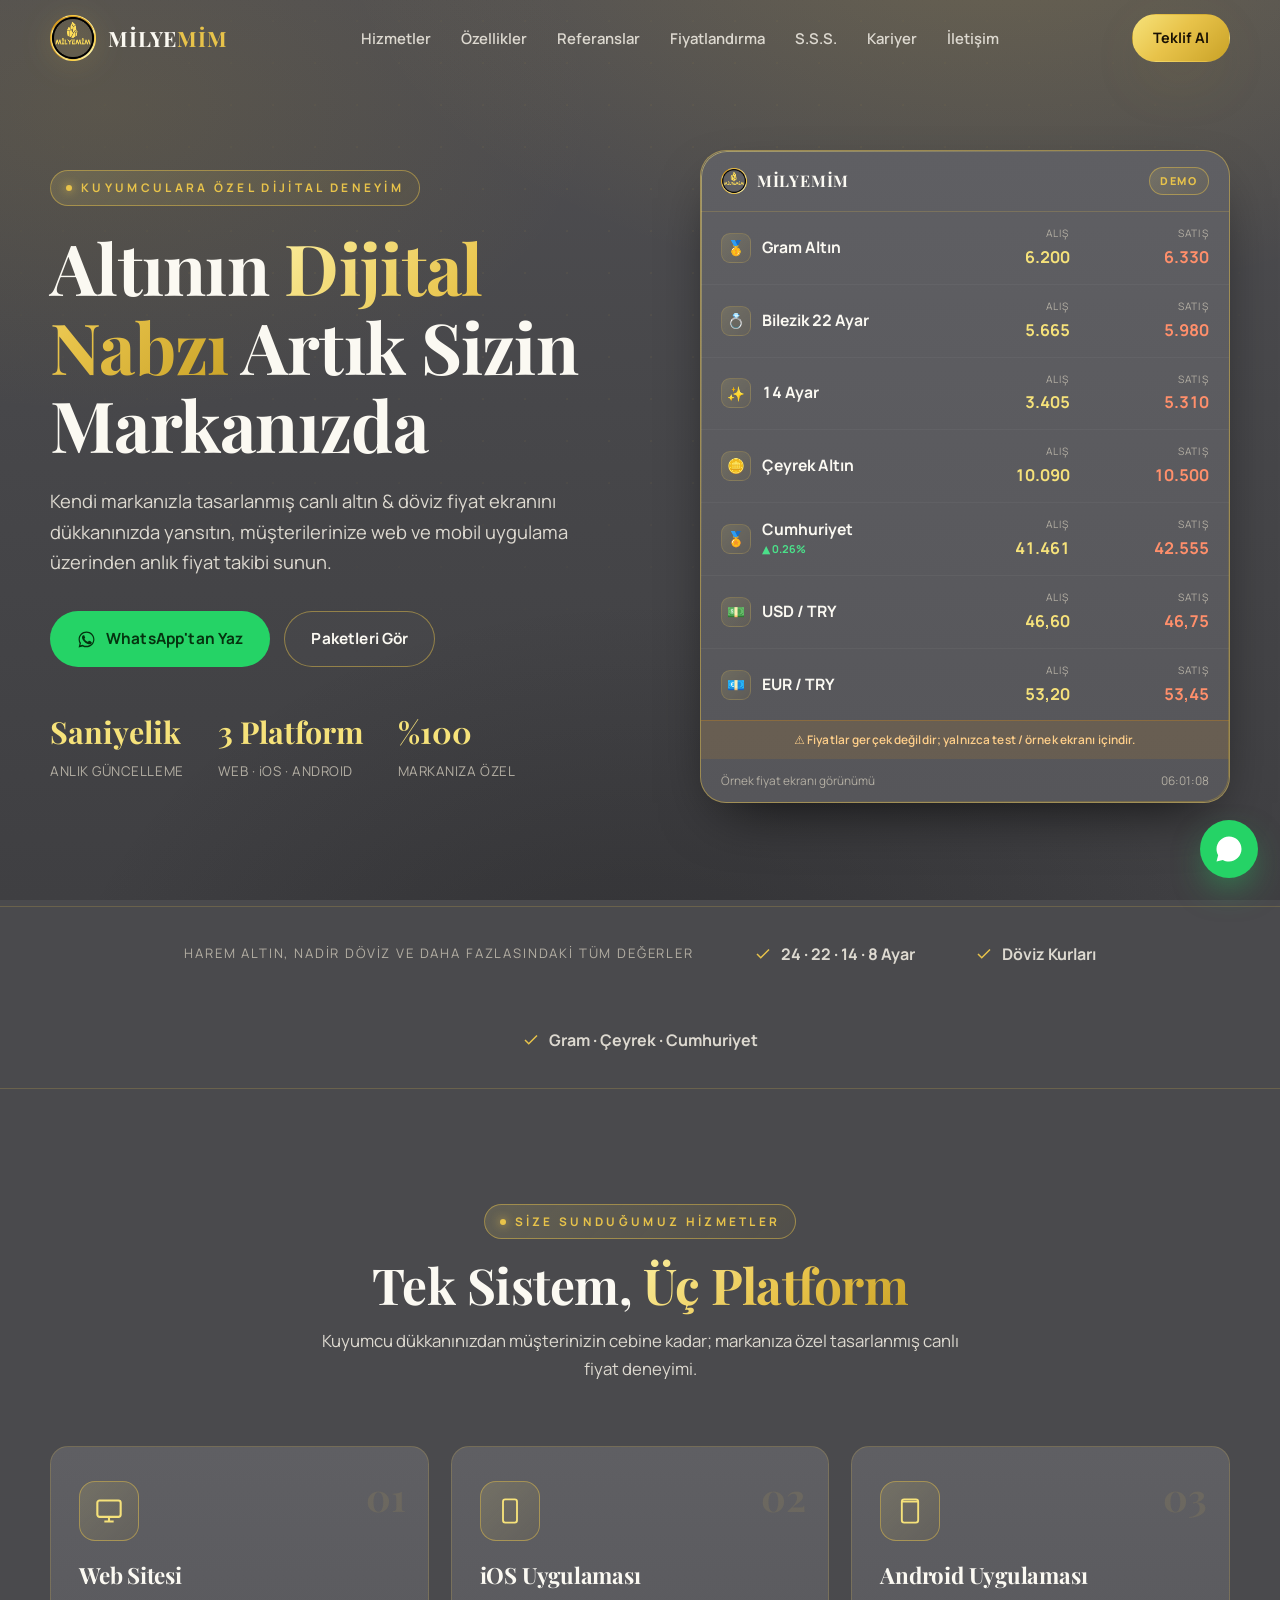
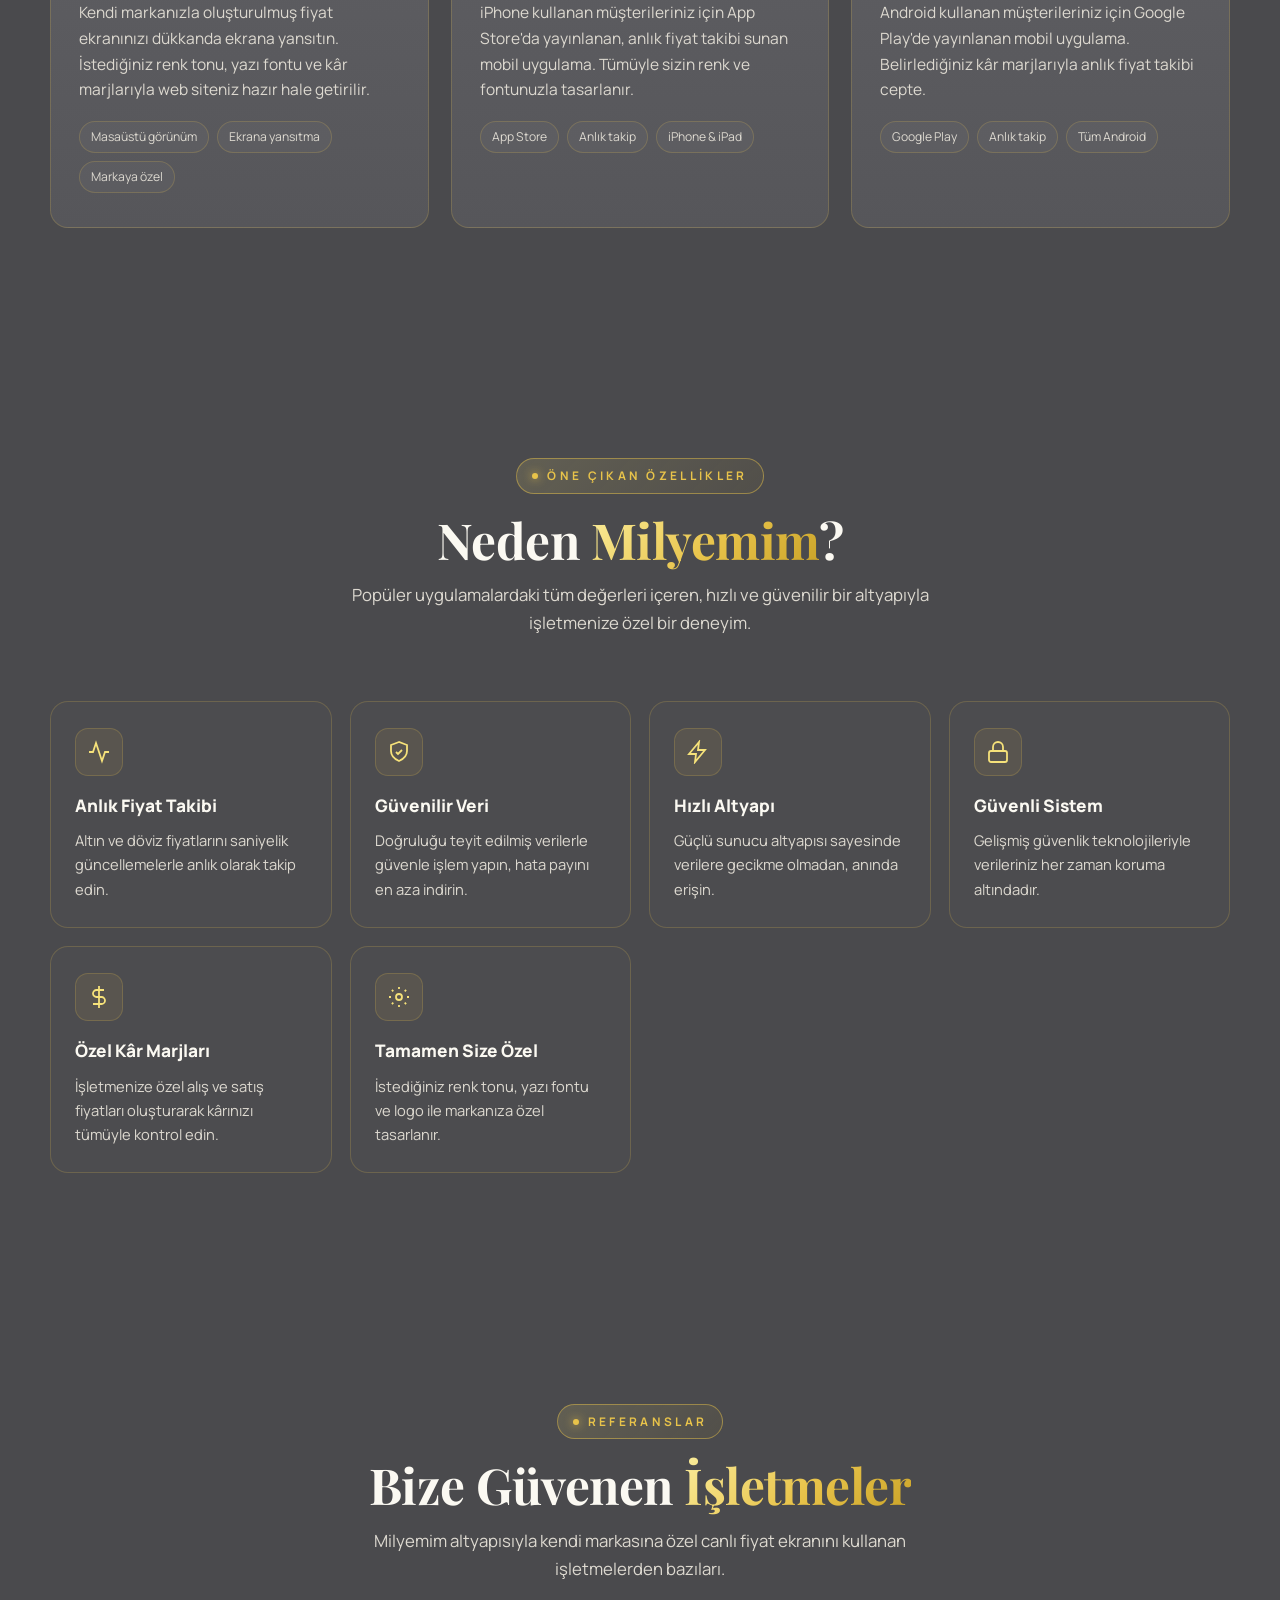
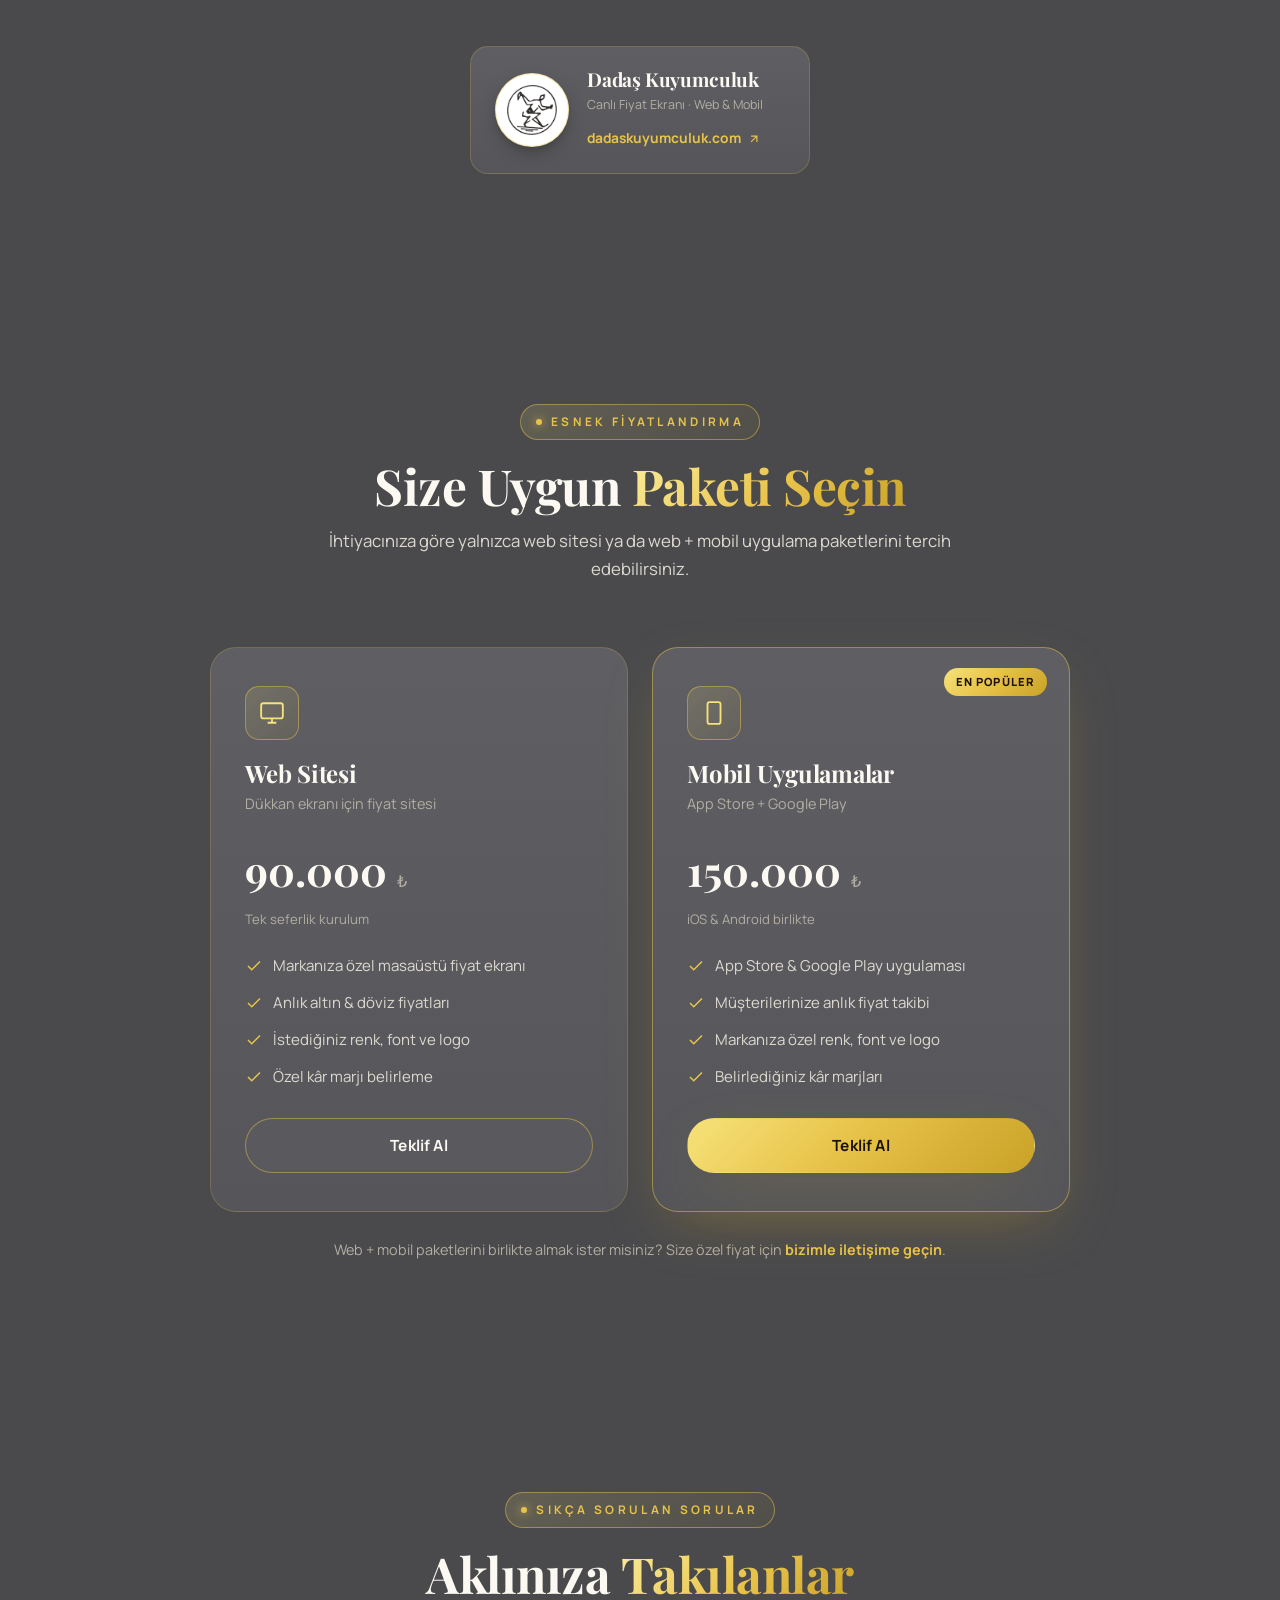
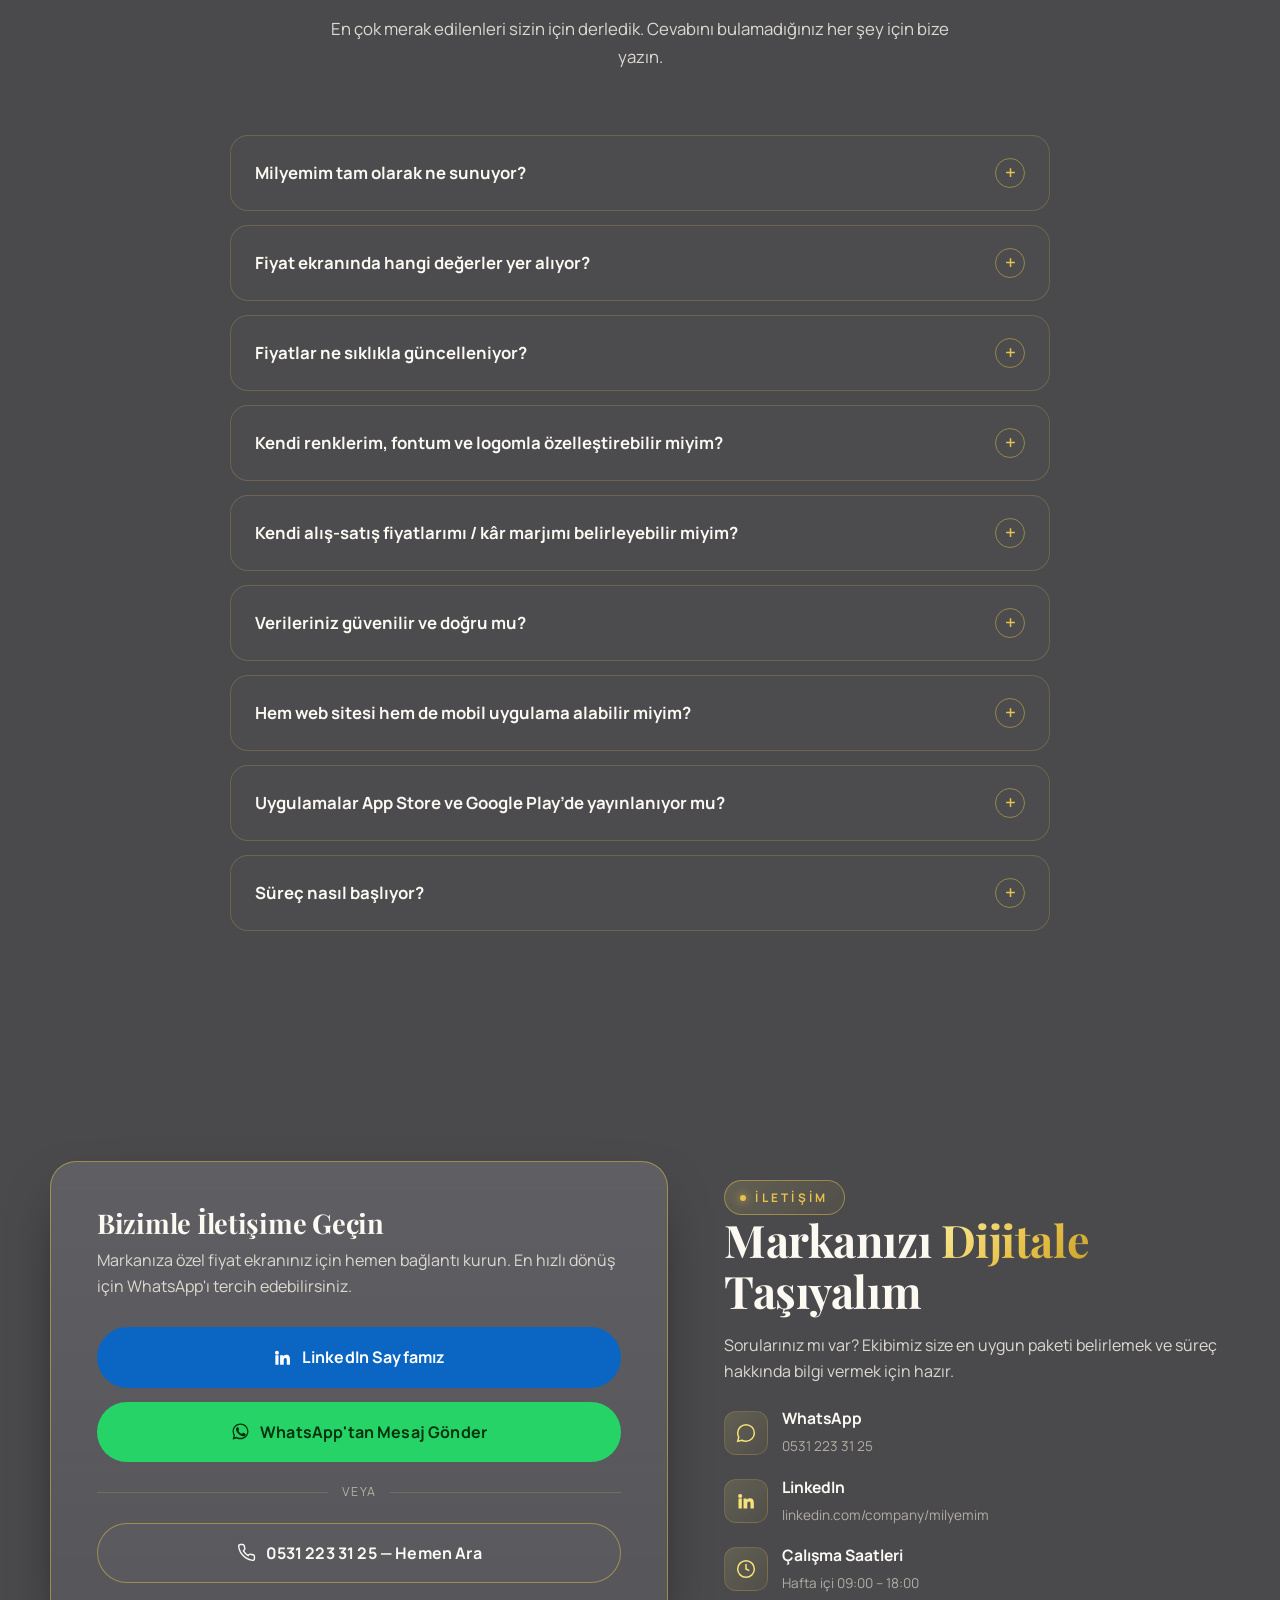
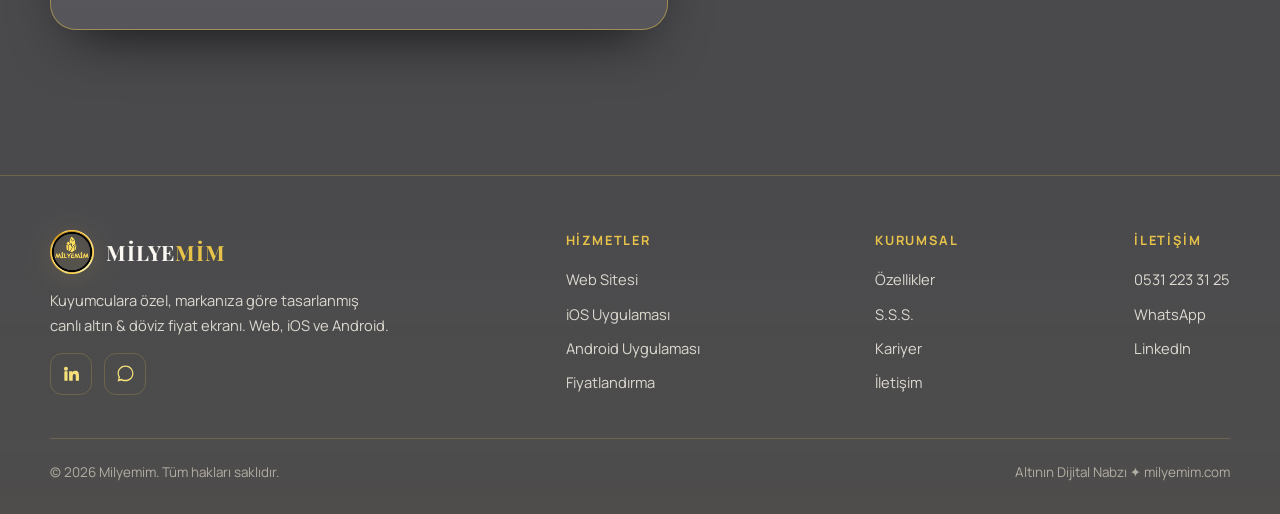
==== commit 61605999: "Referanslar bölümü eklendi (Dadaş Kuyumculuk) Co-Authored-By: Claude Opus 4.8 (1M context) <noreply@" ====
--- a/index.html
+++ b/index.html
@@ -32,6 +32,7 @@
     <nav class="nav-links" id="navLinks">
       <a href="#hizmetler">Hizmetler</a>
       <a href="#ozellikler">Özellikler</a>
+      <a href="#referanslar">Referanslar</a>
       <a href="#fiyatlandirma">Fiyatlandırma</a>
       <a href="#sss">S.S.S.</a>
       <a href="kariyer.html">Kariyer</a>
@@ -168,6 +169,29 @@
         <h4>Tamamen Size Özel</h4>
         <p>İstediğiniz renk tonu, yazı fontu ve logo ile markanıza özel tasarlanır.</p>
       </div>
+    </div>
+  </div>
+</section>
+
+<!-- ===================== REFERANSLAR ===================== -->
+<section id="referanslar">
+  <div class="wrap">
+    <div class="section-head reveal">
+      <span class="eyebrow">Referanslar</span>
+      <h2>Bize Güvenen <span class="gold-text">İşletmeler</span></h2>
+      <p>Milyemim altyapısıyla kendi markasına özel canlı fiyat ekranını kullanan işletmelerden bazıları.</p>
+    </div>
+    <div class="ref-grid">
+      <a class="ref-card reveal" href="https://dadaskuyumculuk.com" target="_blank" rel="noopener">
+        <div class="ref-logo"><img src="ref-dadas.png" alt="Dadaş Kuyumculuk logo" /></div>
+        <div class="ref-info">
+          <h3>Dadaş Kuyumculuk</h3>
+          <span class="ref-tag">Canlı Fiyat Ekranı · Web &amp; Mobil</span>
+          <span class="ref-link">dadaskuyumculuk.com
+            <svg viewBox="0 0 24 24" fill="none" stroke="currentColor" stroke-width="2"><path d="M7 17 17 7M7 7h10v10"/></svg>
+          </span>
+        </div>
+      </a>
     </div>
   </div>
 </section>
--- a/styles.css
+++ b/styles.css
@@ -239,6 +239,24 @@
 .feature .f-ico svg { width:24px; height:24px; color: var(--gold-1); }
 .feature h4 { font-family: var(--font-body); font-weight:800; font-size:1.08rem; margin-bottom:8px; }
 .feature p { font-size:.92rem; color: var(--text-dim); }
+
+/* ---------- Referanslar ---------- */
+.ref-grid { display:grid; grid-template-columns: repeat(auto-fit, minmax(280px, 340px)); gap:22px; justify-content:center; }
+.ref-card {
+  display:flex; align-items:center; gap:18px; text-decoration:none; color:inherit;
+  padding: 22px 24px; border-radius: var(--radius);
+  background: linear-gradient(180deg, var(--panel-2), var(--panel));
+  border:1px solid var(--stroke); transition: transform .3s ease, border-color .3s ease, box-shadow .3s ease;
+}
+.ref-card:hover { transform: translateY(-6px); border-color: var(--stroke-strong); box-shadow: var(--shadow); }
+.ref-logo { flex:none; width:74px; height:74px; border-radius:50%; background:#fff;
+  display:grid; place-items:center; padding:11px; box-shadow: 0 6px 18px -6px rgba(0,0,0,.5); border:1px solid var(--stroke-strong); }
+.ref-logo img { width:100%; height:100%; object-fit:contain; }
+.ref-info { min-width:0; }
+.ref-info h3 { font-size:1.2rem; margin-bottom:4px; }
+.ref-tag { display:block; font-size:.78rem; color:var(--text-mute); margin-bottom:9px; }
+.ref-link { display:inline-flex; align-items:center; gap:6px; font-size:.86rem; font-weight:700; color:var(--gold-2); }
+.ref-link svg { width:14px; height:14px; }
 
 /* ---------- Fiyatlandırma ---------- */
 .pricing-grid { display:grid; grid-template-columns: repeat(2,1fr); gap:24px; max-width: 860px; margin-inline:auto; }
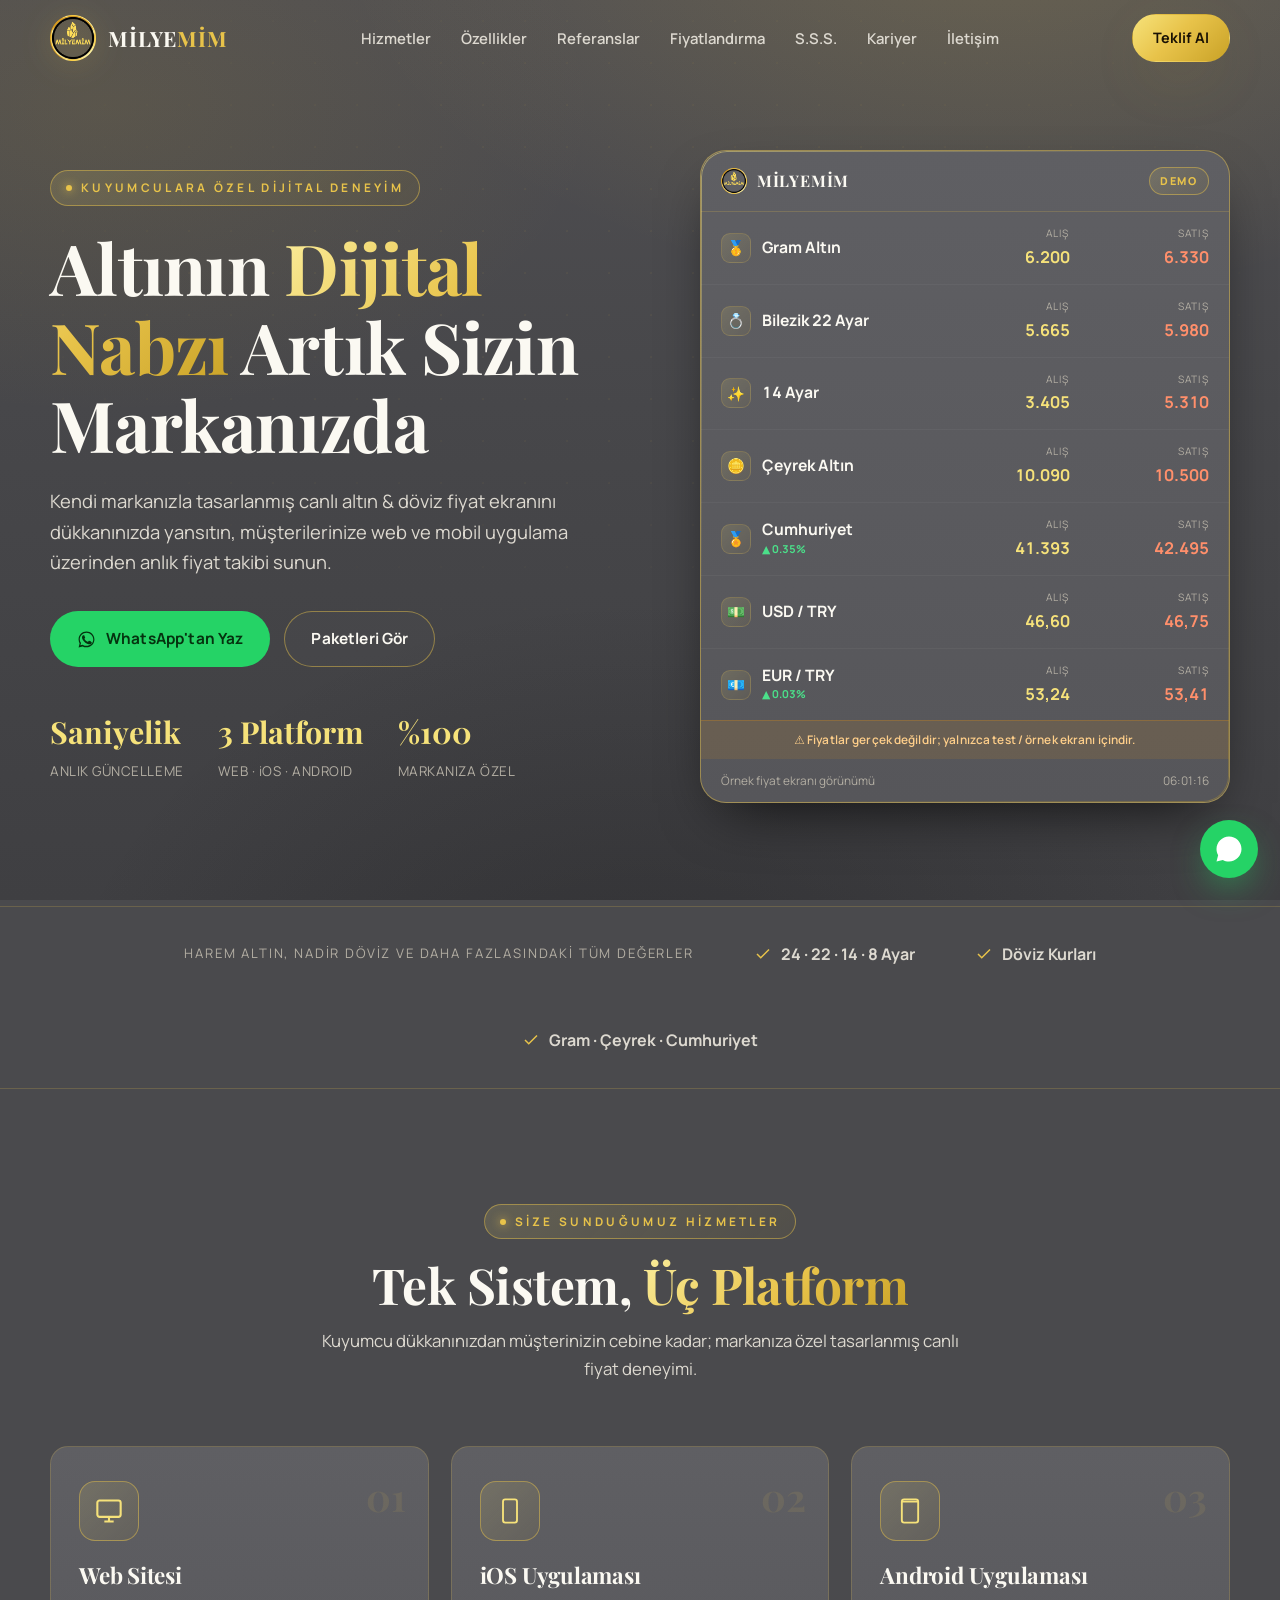
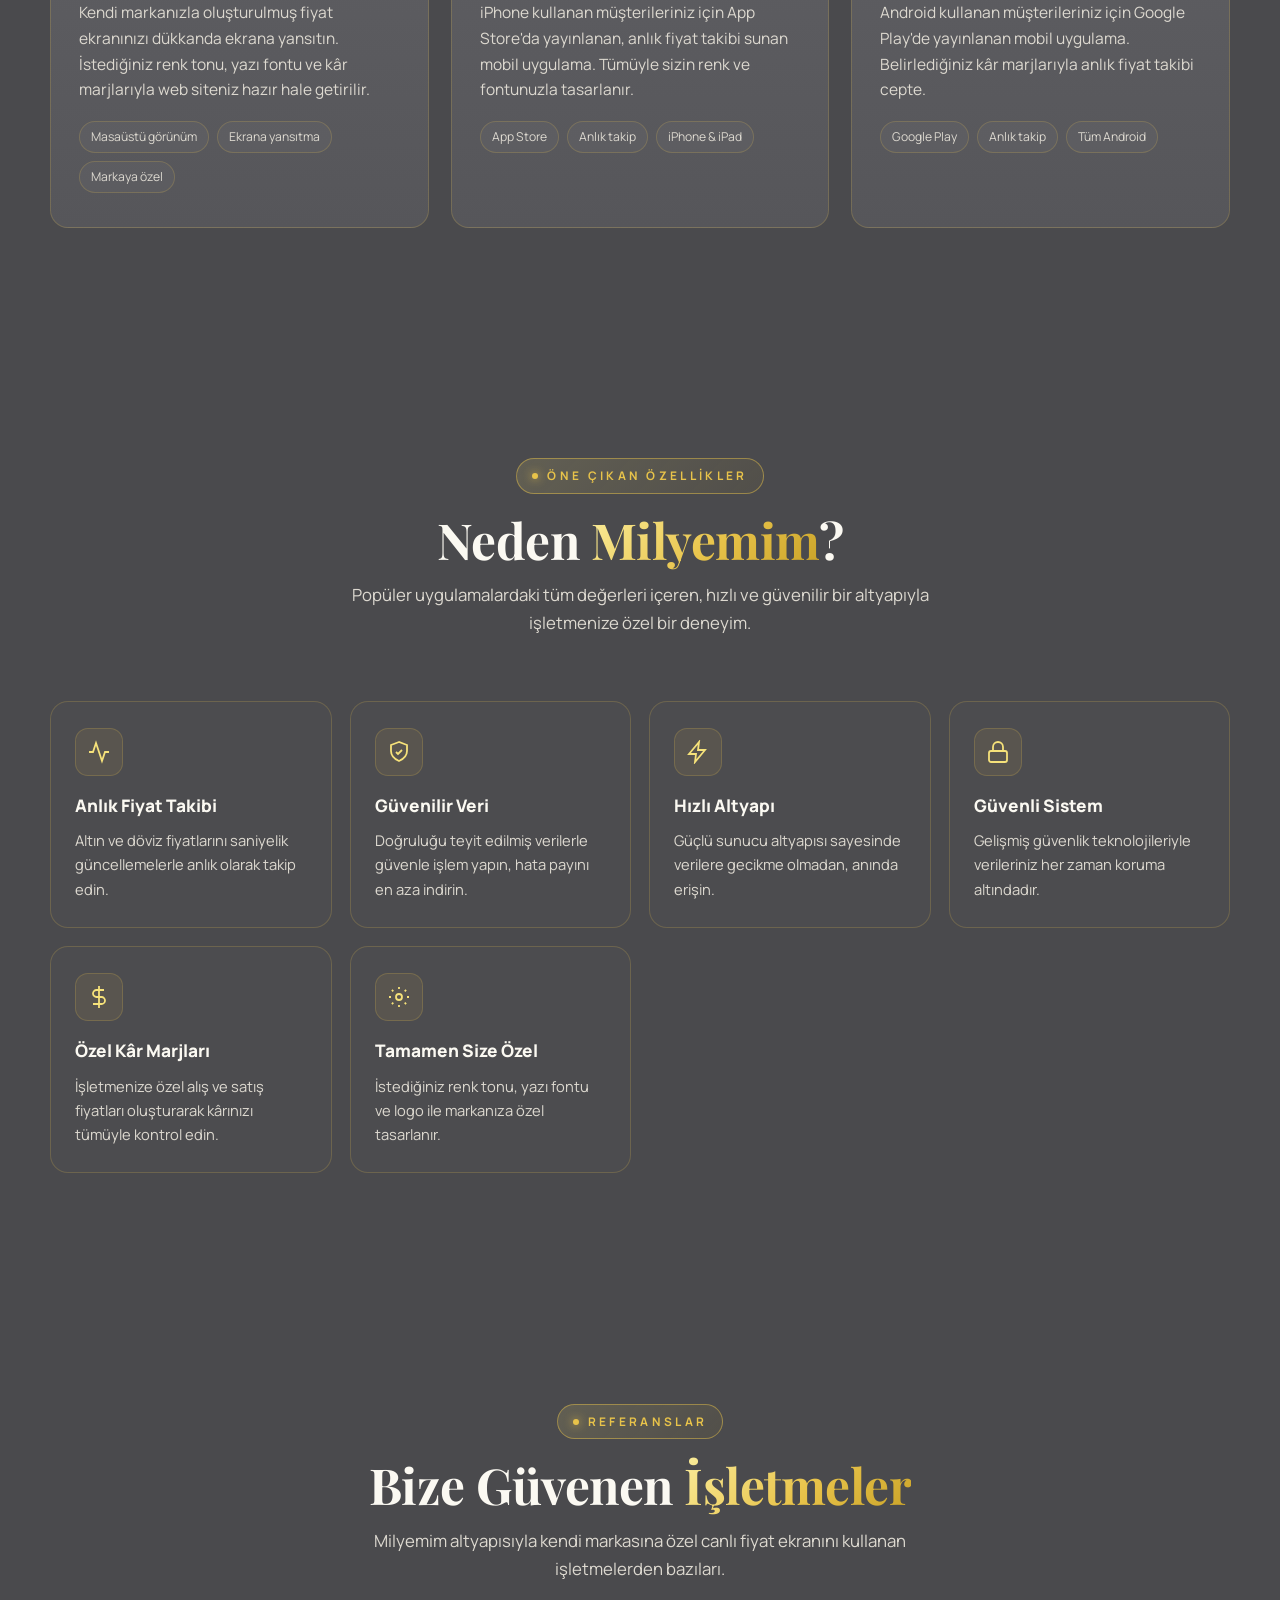
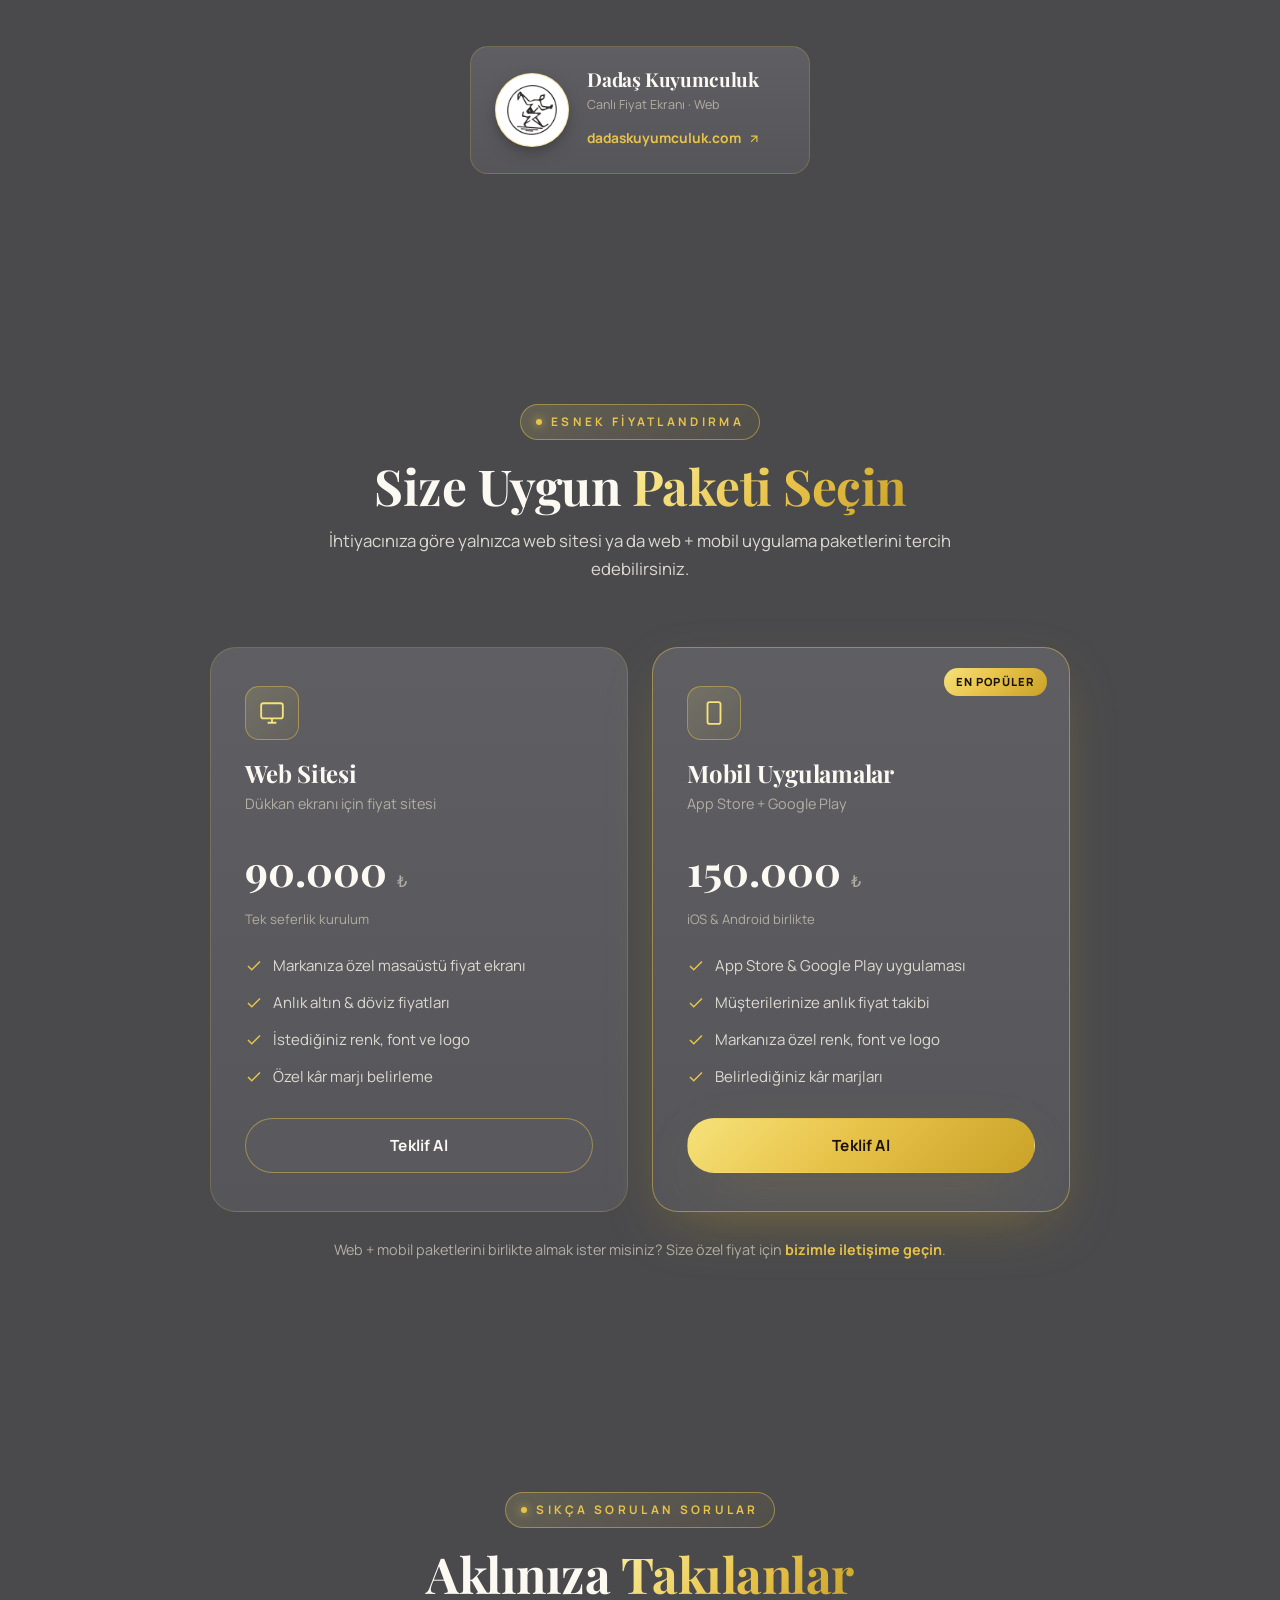
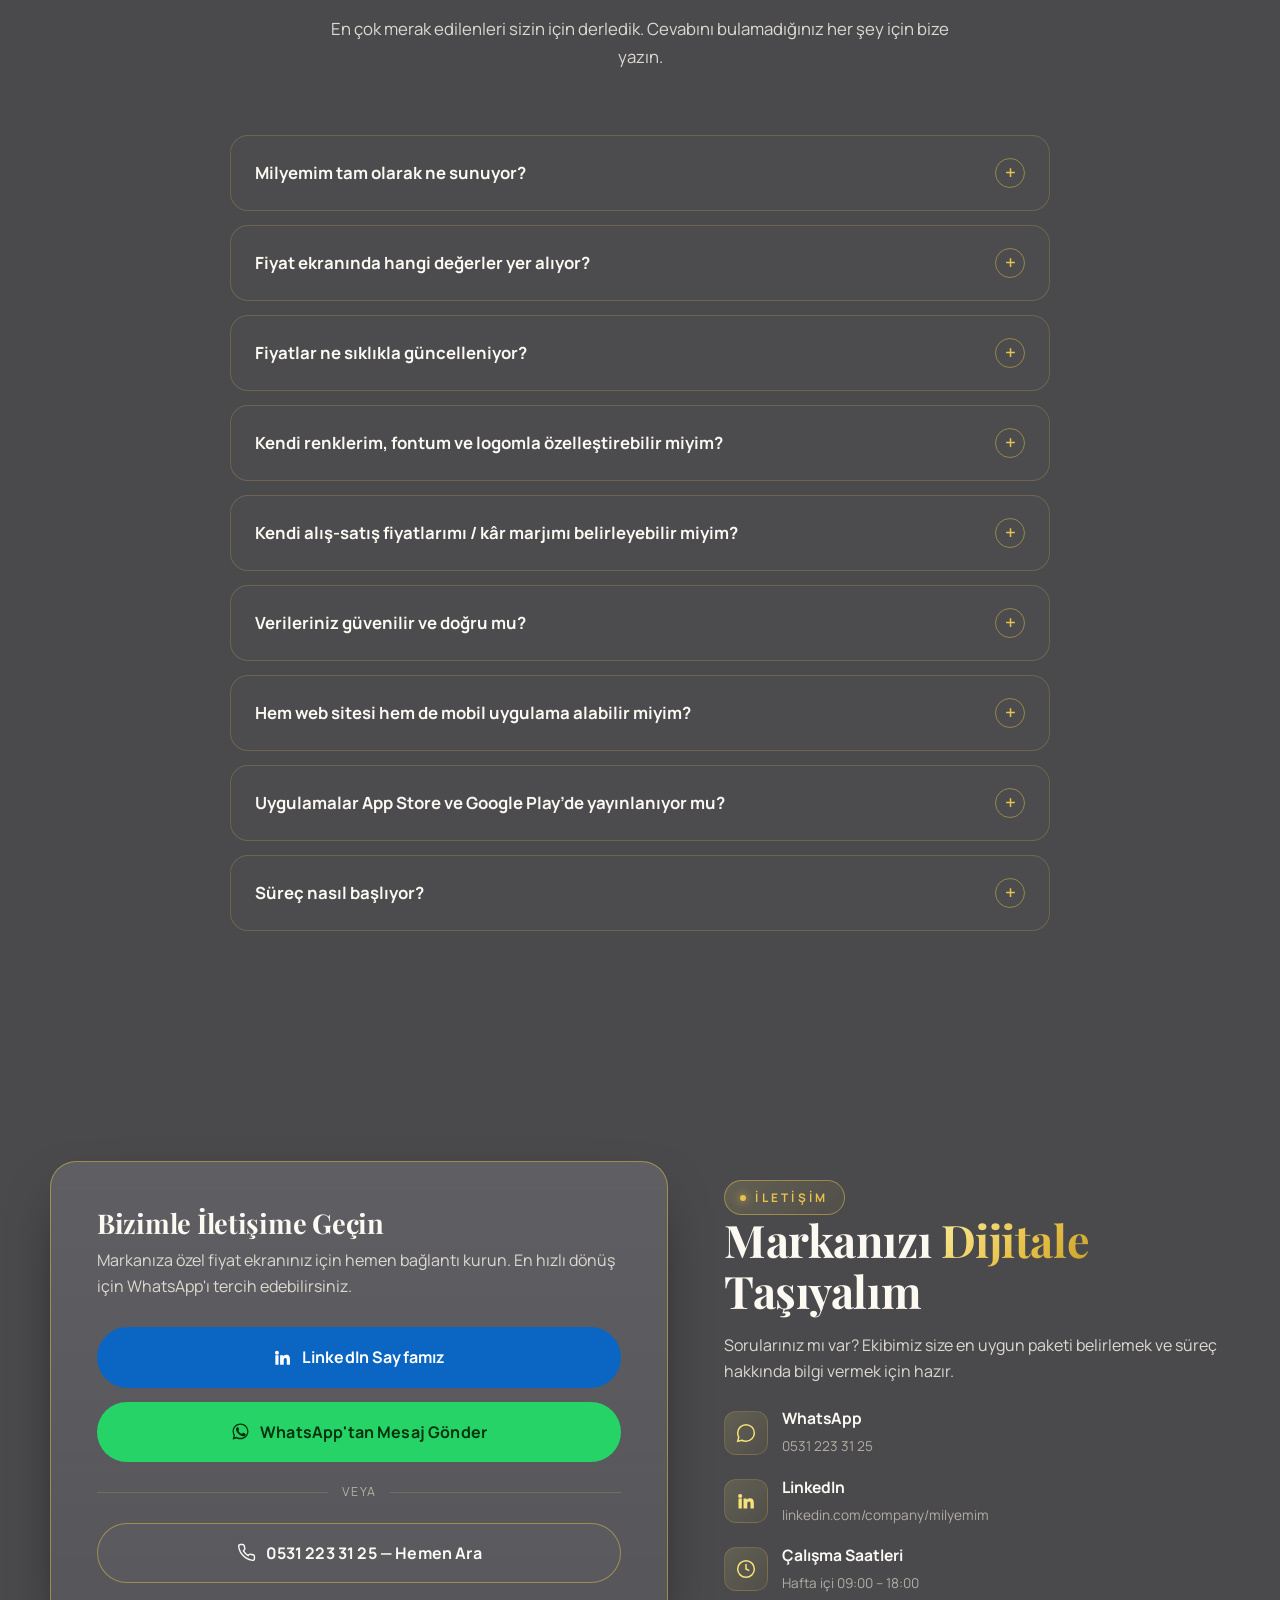
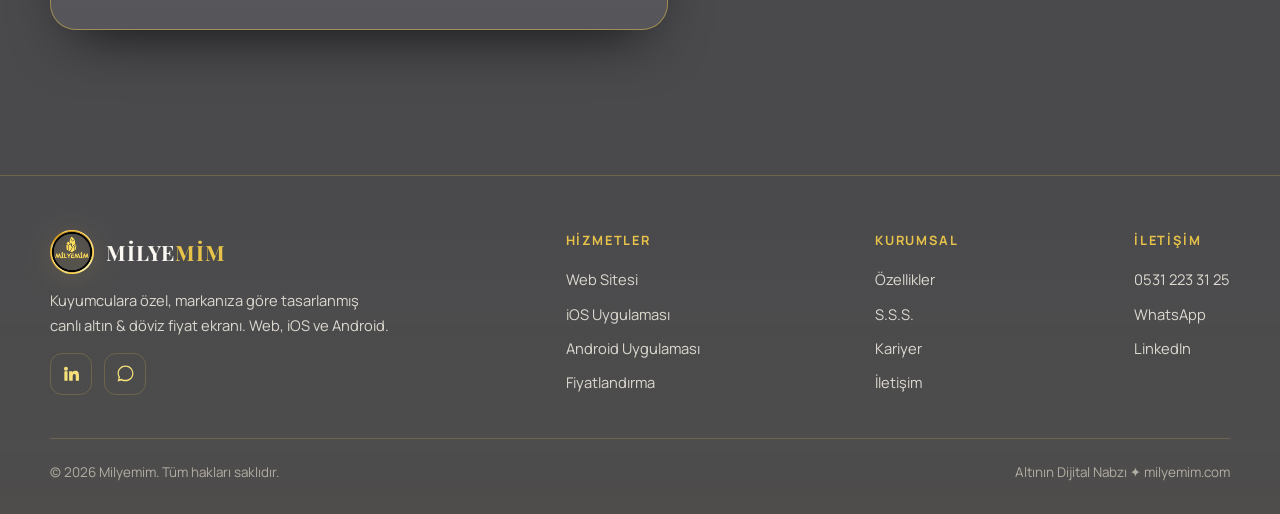
==== commit 66ab83ac: "Referans kartından Mobil kaldırıldı (Dadaş Kuyumculuk: sadece Web) Co-Authored-By: Claude Opus 4.8 (" ====
--- a/index.html
+++ b/index.html
@@ -186,7 +186,7 @@
         <div class="ref-logo"><img src="ref-dadas.png" alt="Dadaş Kuyumculuk logo" /></div>
         <div class="ref-info">
           <h3>Dadaş Kuyumculuk</h3>
-          <span class="ref-tag">Canlı Fiyat Ekranı · Web &amp; Mobil</span>
+          <span class="ref-tag">Canlı Fiyat Ekranı · Web</span>
           <span class="ref-link">dadaskuyumculuk.com
             <svg viewBox="0 0 24 24" fill="none" stroke="currentColor" stroke-width="2"><path d="M7 17 17 7M7 7h10v10"/></svg>
           </span>
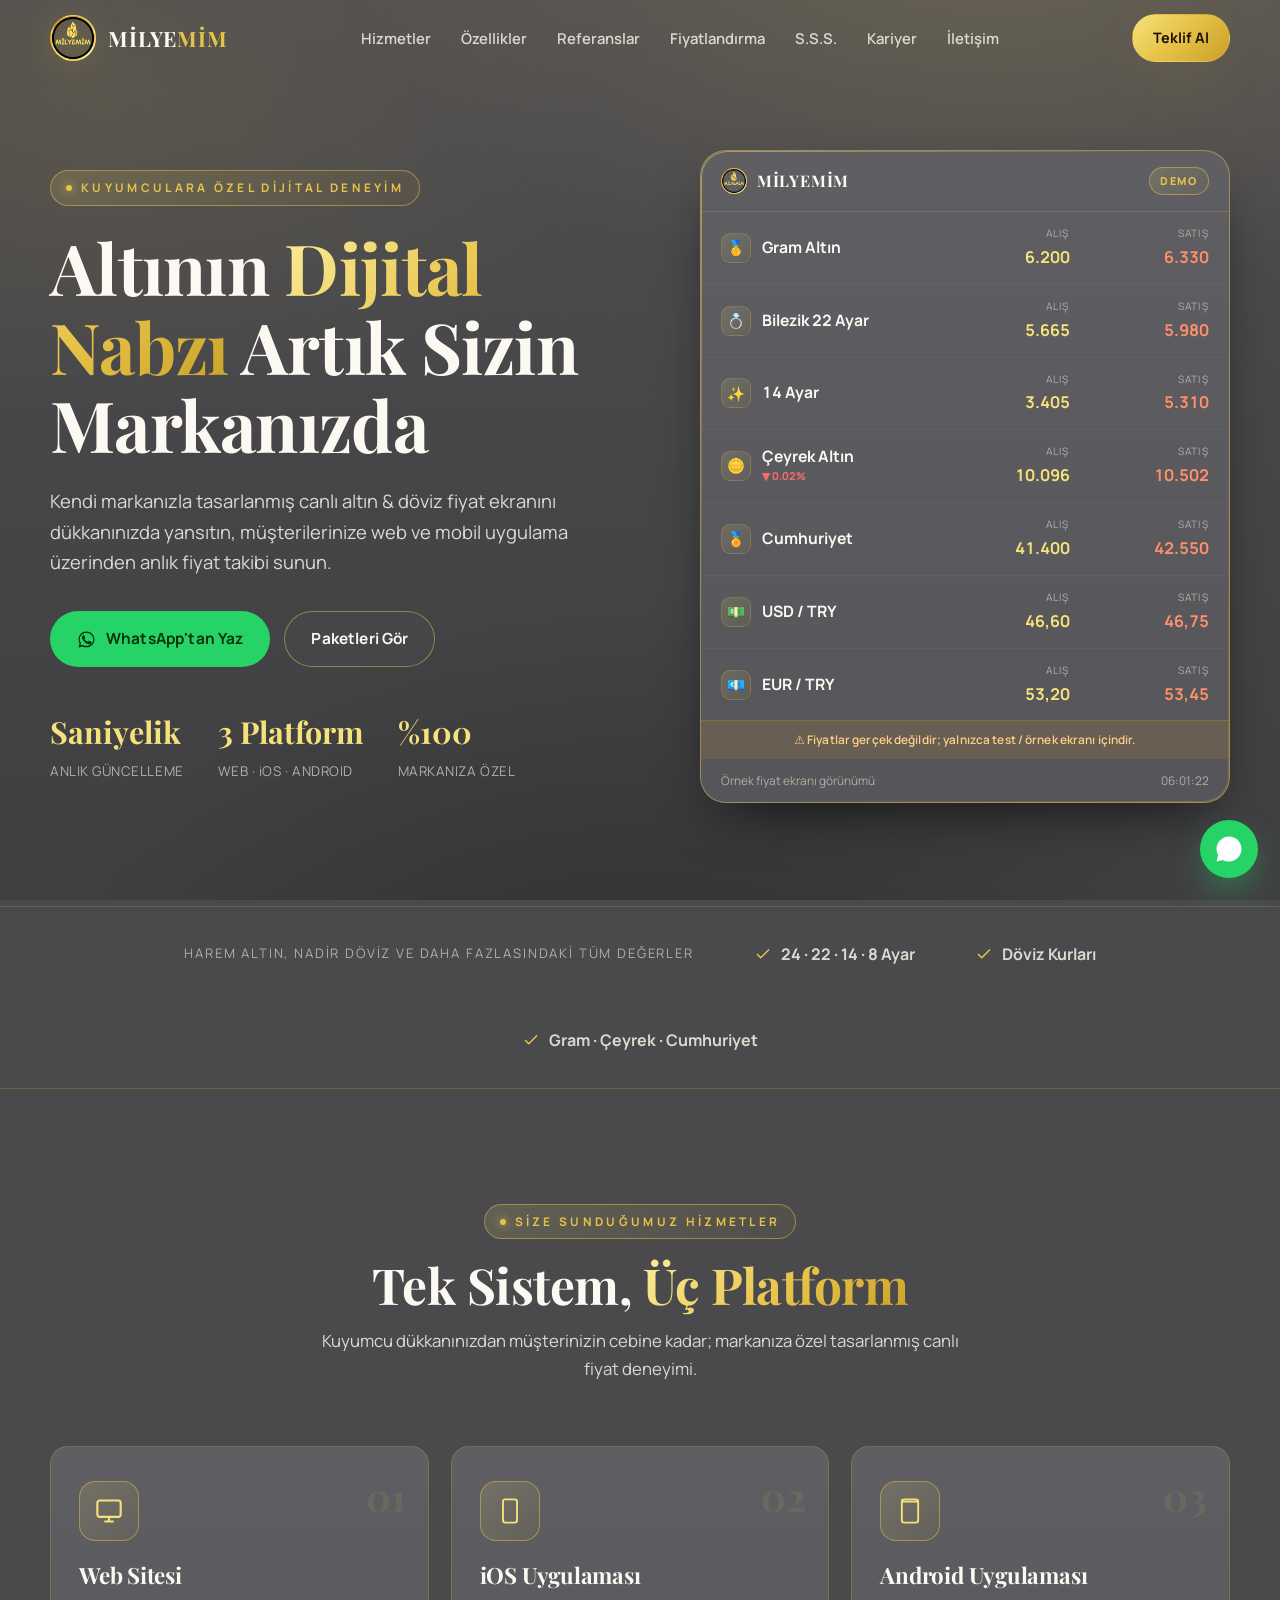
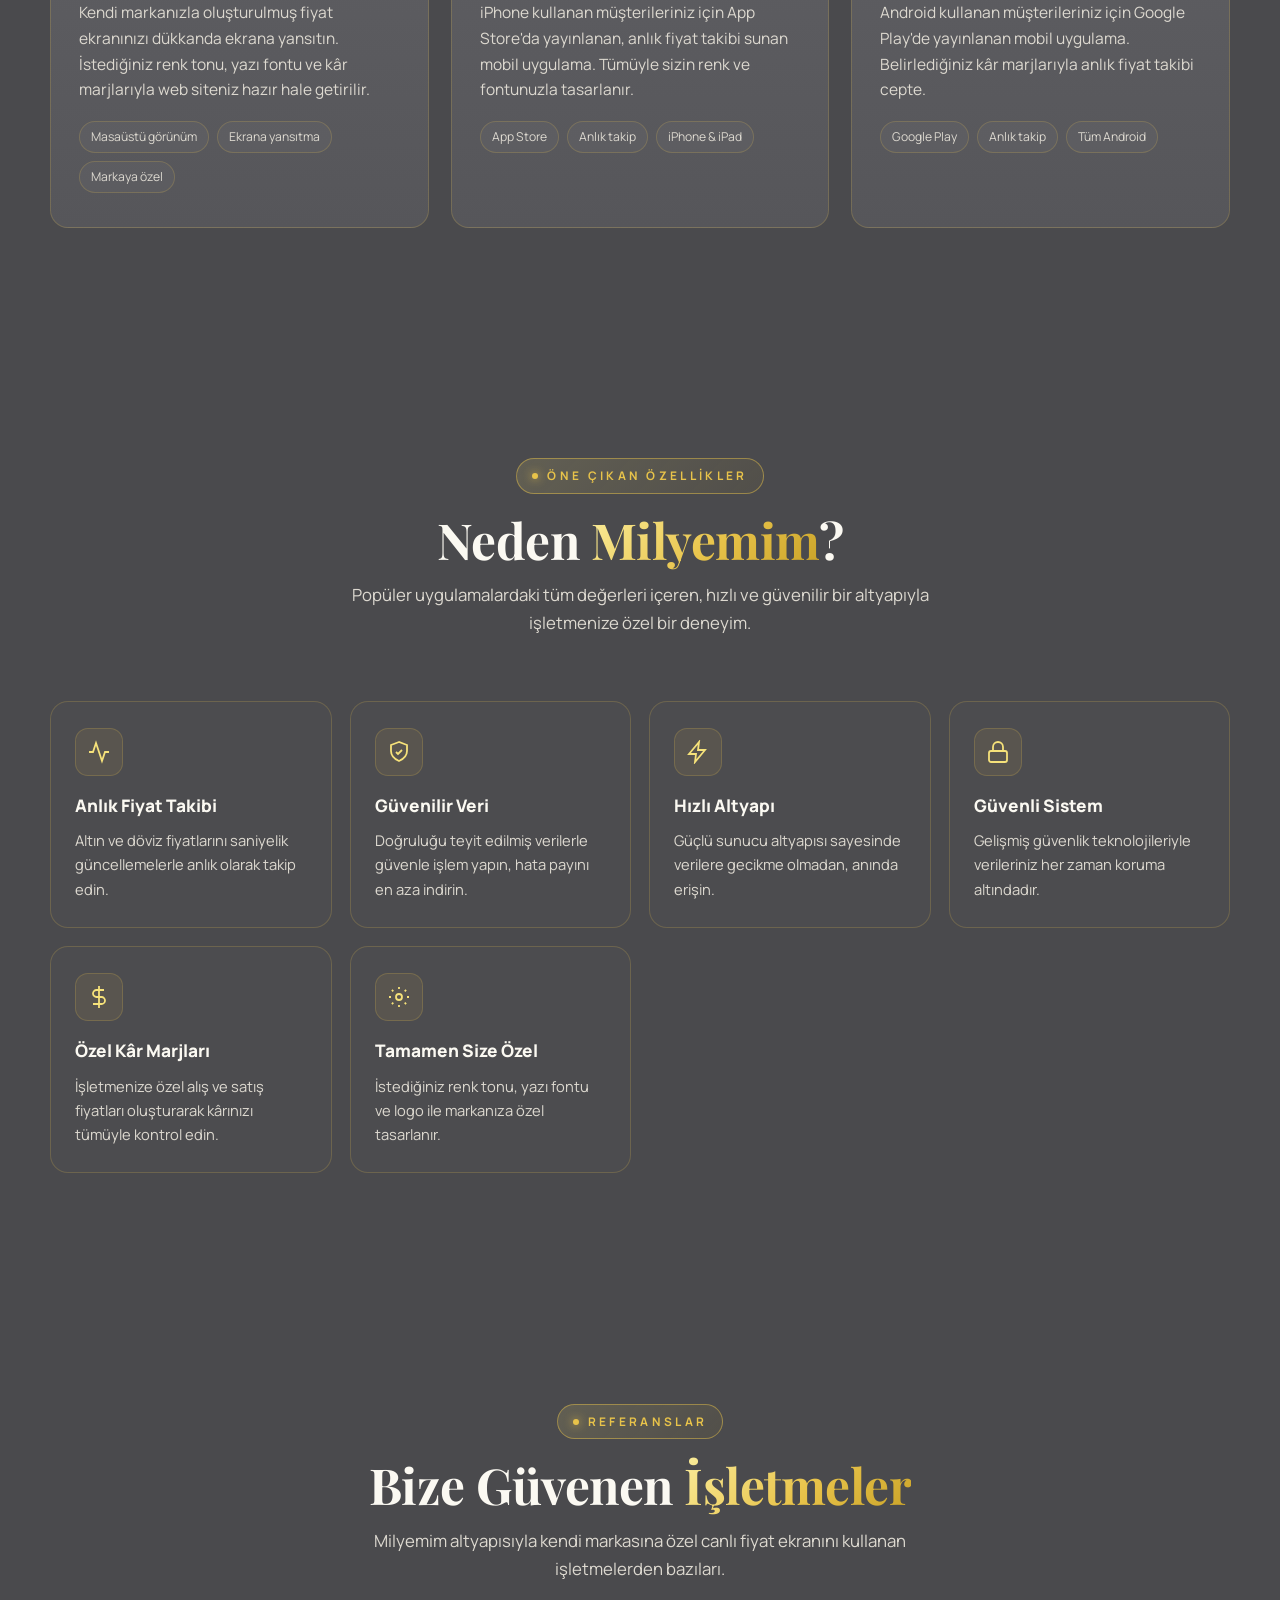
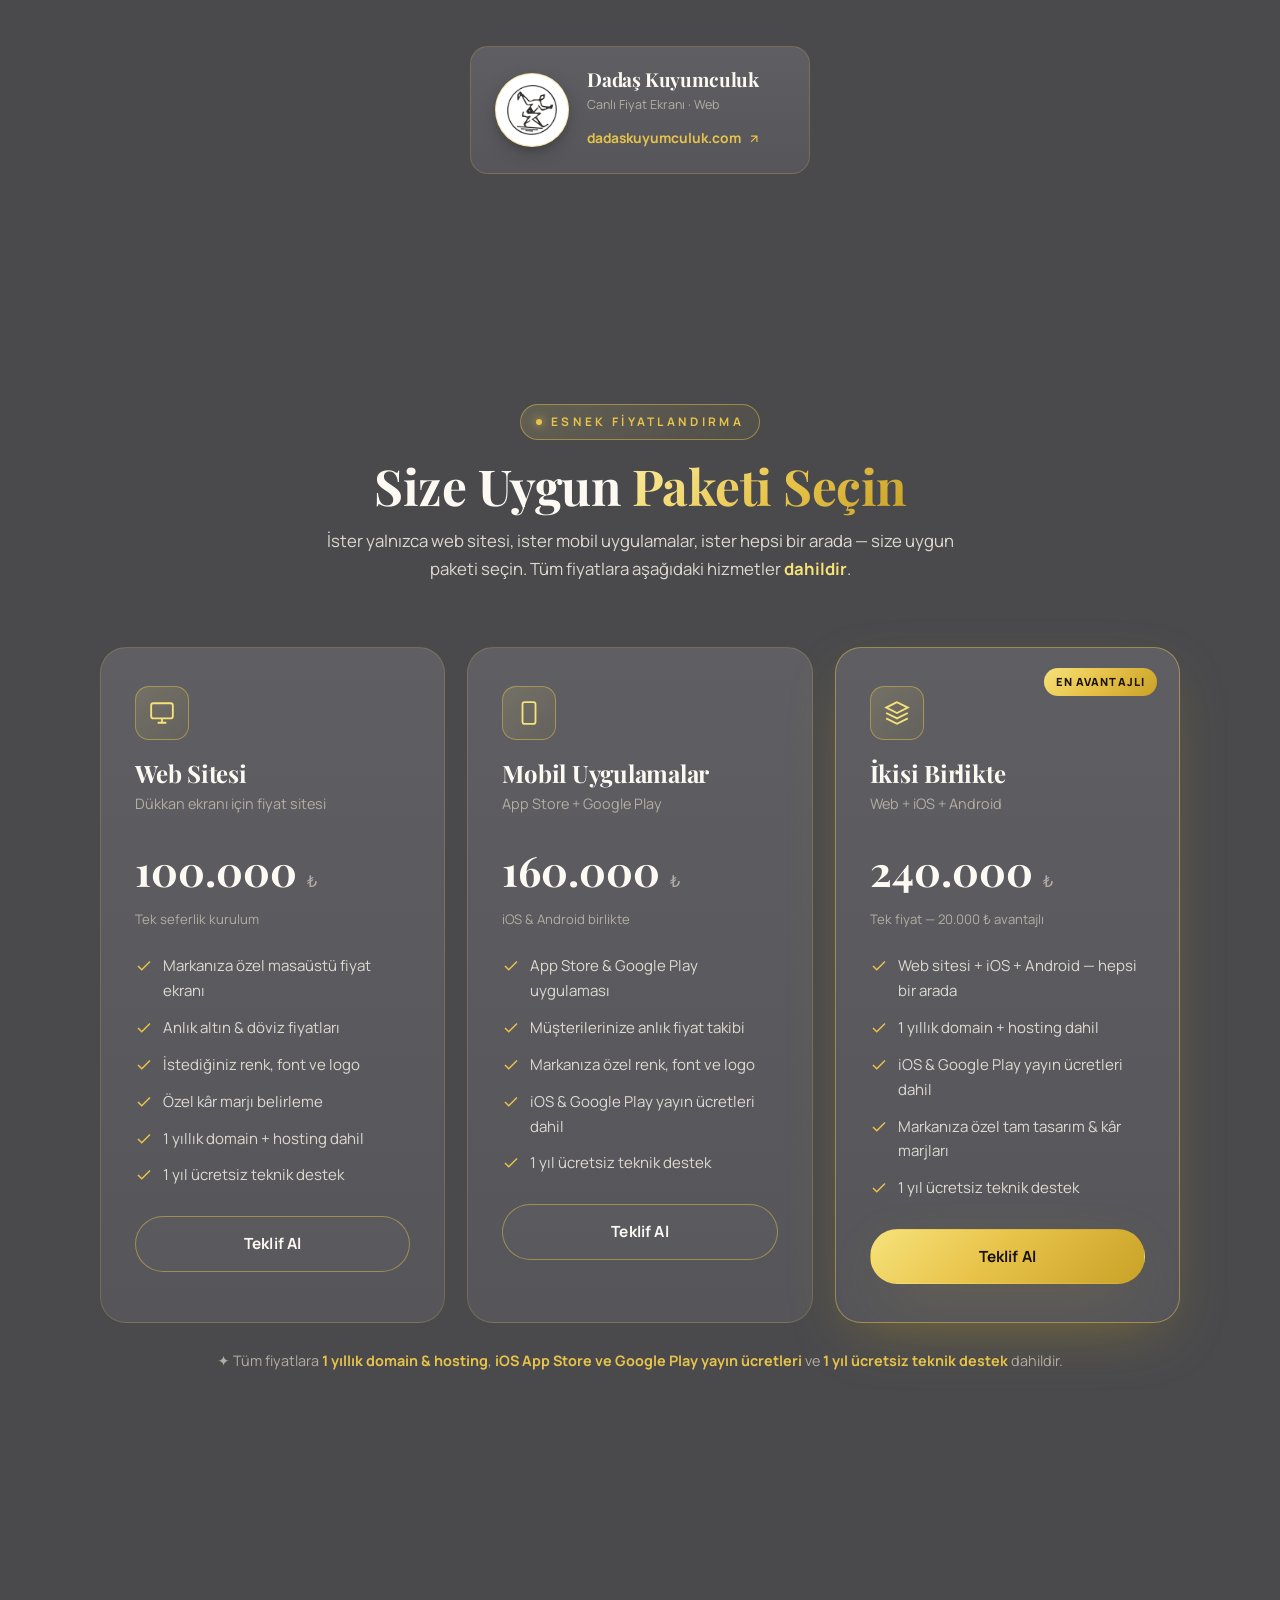
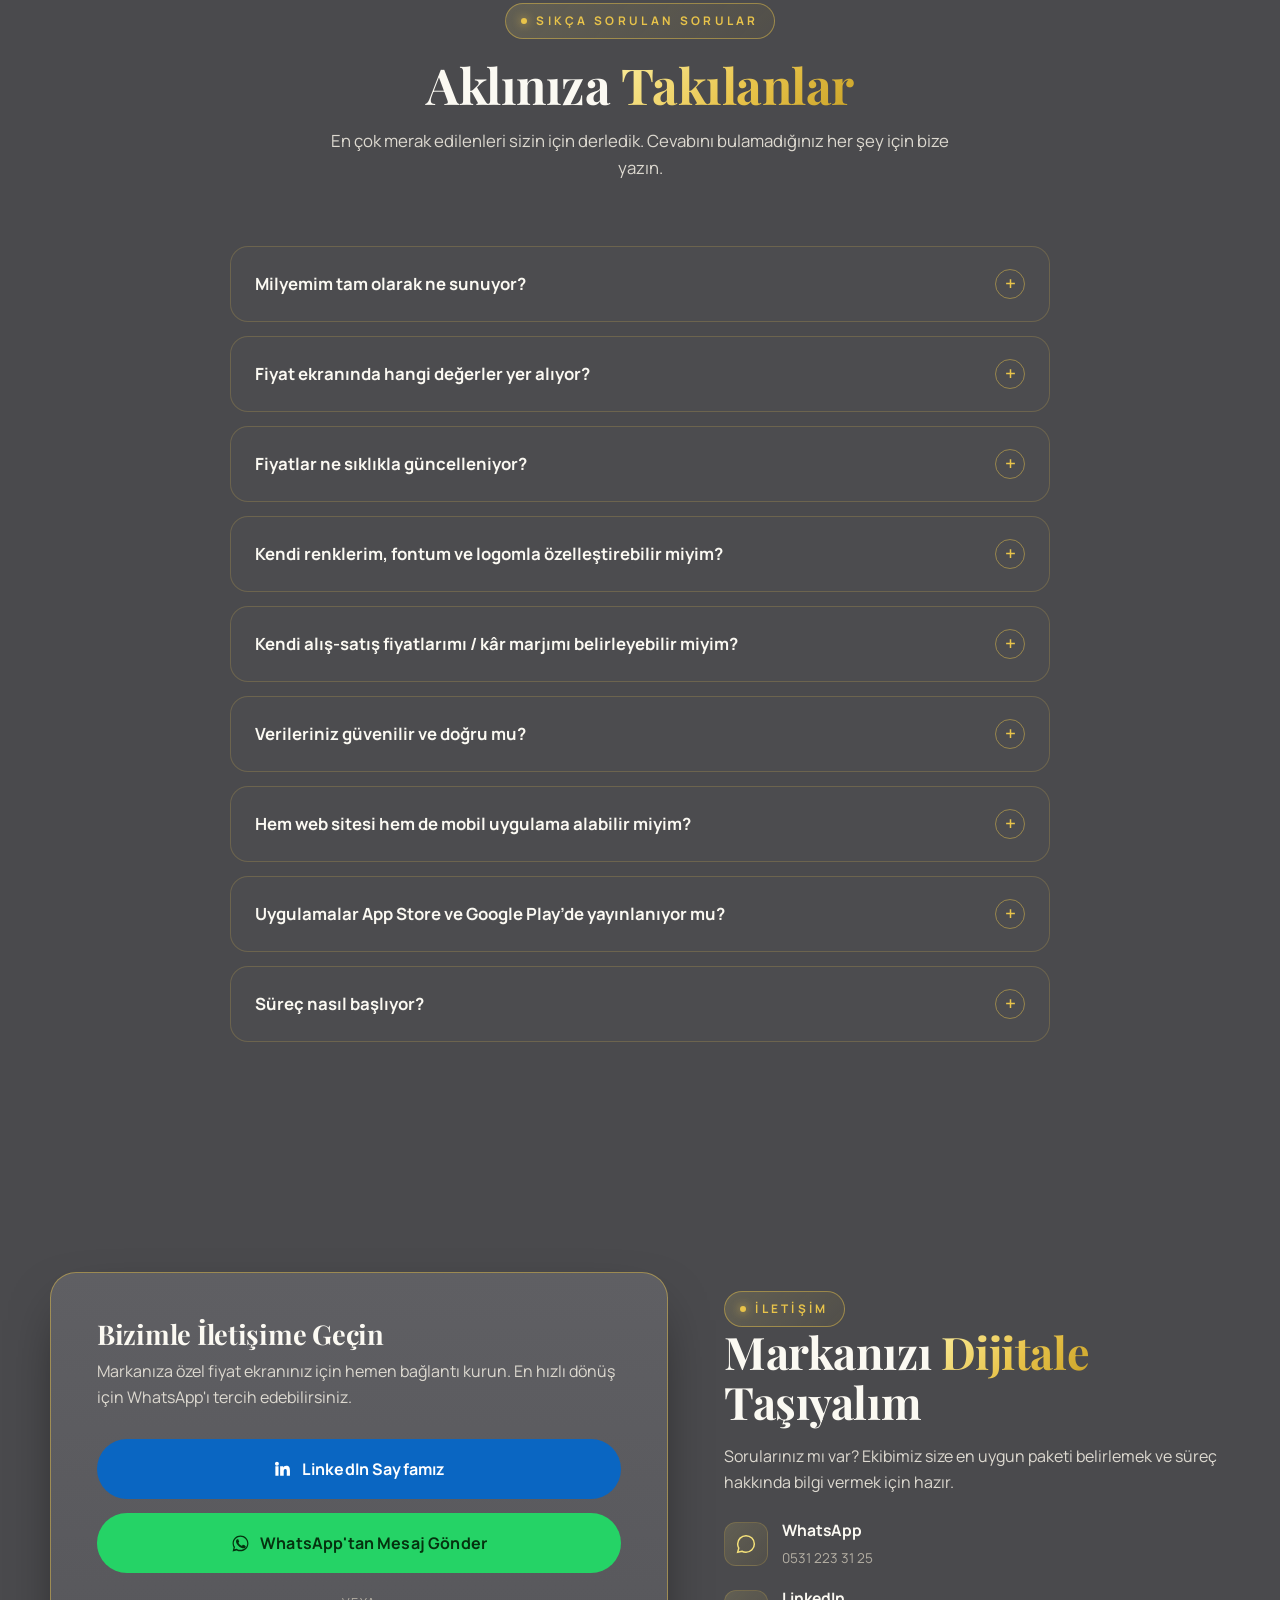
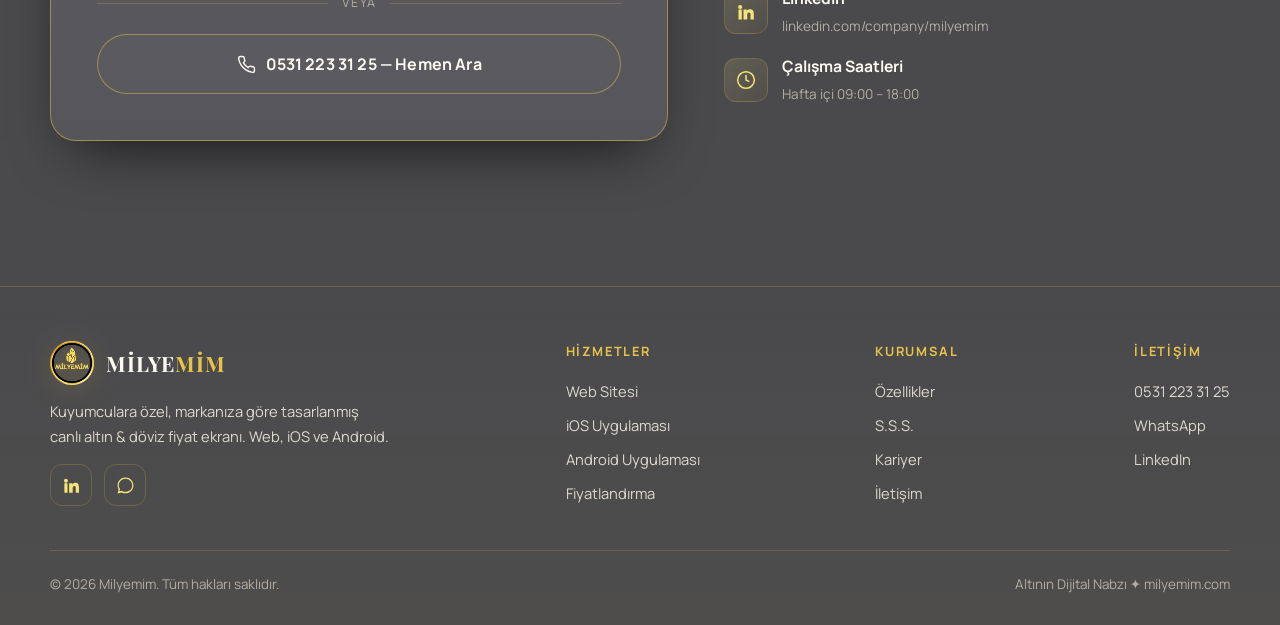
==== commit 9eb7a392: "Fiyat güncellemesi: Web 100.000, Mobil 160.000, İkisi Birlikte 240.000 + dahil hizmetler Co-Authored" ====
--- a/index.html
+++ b/index.html
@@ -18,7 +18,7 @@
 <link rel="preconnect" href="https://fonts.googleapis.com" />
 <link rel="preconnect" href="https://fonts.gstatic.com" crossorigin />
 <link href="https://fonts.googleapis.com/css2?family=Manrope:wght@400;500;600;700;800&family=Playfair+Display:wght@600;700;800&display=swap" rel="stylesheet" />
-<link rel="stylesheet" href="styles.css" />
+<link rel="stylesheet" href="styles.css?v=2" />
 </head>
 <body>
 
@@ -202,40 +202,59 @@
     <div class="section-head reveal">
       <span class="eyebrow">Esnek Fiyatlandırma</span>
       <h2>Size Uygun <span class="gold-text">Paketi Seçin</span></h2>
-      <p>İhtiyacınıza göre yalnızca web sitesi ya da web + mobil uygulama paketlerini tercih edebilirsiniz.</p>
+      <p>İster yalnızca web sitesi, ister mobil uygulamalar, ister hepsi bir arada — size uygun paketi seçin. Tüm fiyatlara aşağıdaki hizmetler <strong style="color:var(--gold-1)">dahildir</strong>.</p>
     </div>
     <div class="pricing-grid">
       <div class="plan reveal">
         <div class="p-ico"><svg viewBox="0 0 24 24" fill="none" stroke="currentColor" stroke-width="1.7"><rect x="2" y="3" width="20" height="14" rx="2"/><path d="M8 21h8M12 17v4"/></svg></div>
         <h3>Web Sitesi</h3>
         <p class="p-sub">Dükkan ekranı için fiyat sitesi</p>
-        <div class="p-price">90.000 <small>₺</small></div>
+        <div class="p-price">100.000 <small>₺</small></div>
         <p class="p-note">Tek seferlik kurulum</p>
         <ul class="p-feats">
           <li><svg viewBox="0 0 24 24" fill="none" stroke="currentColor" stroke-width="2"><path d="M20 6 9 17l-5-5"/></svg>Markanıza özel masaüstü fiyat ekranı</li>
           <li><svg viewBox="0 0 24 24" fill="none" stroke="currentColor" stroke-width="2"><path d="M20 6 9 17l-5-5"/></svg>Anlık altın &amp; döviz fiyatları</li>
           <li><svg viewBox="0 0 24 24" fill="none" stroke="currentColor" stroke-width="2"><path d="M20 6 9 17l-5-5"/></svg>İstediğiniz renk, font ve logo</li>
           <li><svg viewBox="0 0 24 24" fill="none" stroke="currentColor" stroke-width="2"><path d="M20 6 9 17l-5-5"/></svg>Özel kâr marjı belirleme</li>
+          <li><svg viewBox="0 0 24 24" fill="none" stroke="currentColor" stroke-width="2"><path d="M20 6 9 17l-5-5"/></svg>1 yıllık domain + hosting dahil</li>
+          <li><svg viewBox="0 0 24 24" fill="none" stroke="currentColor" stroke-width="2"><path d="M20 6 9 17l-5-5"/></svg>1 yıl ücretsiz teknik destek</li>
         </ul>
         <a class="btn btn-ghost" href="https://wa.me/905312233125?text=Merhaba%2C%20Milyemim%20Web%20Sitesi%20paketi%20i%C3%A7in%20teklif%20almak%20istiyorum." target="_blank" rel="noopener">Teklif Al</a>
       </div>
 
-      <div class="plan featured reveal">
+      <div class="plan reveal">
         <div class="p-ico"><svg viewBox="0 0 24 24" fill="none" stroke="currentColor" stroke-width="1.7"><path d="M16 2H8a2 2 0 0 0-2 2v16a2 2 0 0 0 2 2h8a2 2 0 0 0 2-2V4a2 2 0 0 0-2-2z"/><path d="M12 18h.01"/></svg></div>
         <h3>Mobil Uygulamalar</h3>
         <p class="p-sub">App Store + Google Play</p>
-        <div class="p-price">150.000 <small>₺</small></div>
+        <div class="p-price">160.000 <small>₺</small></div>
         <p class="p-note">iOS &amp; Android birlikte</p>
         <ul class="p-feats">
           <li><svg viewBox="0 0 24 24" fill="none" stroke="currentColor" stroke-width="2"><path d="M20 6 9 17l-5-5"/></svg>App Store &amp; Google Play uygulaması</li>
           <li><svg viewBox="0 0 24 24" fill="none" stroke="currentColor" stroke-width="2"><path d="M20 6 9 17l-5-5"/></svg>Müşterilerinize anlık fiyat takibi</li>
           <li><svg viewBox="0 0 24 24" fill="none" stroke="currentColor" stroke-width="2"><path d="M20 6 9 17l-5-5"/></svg>Markanıza özel renk, font ve logo</li>
-          <li><svg viewBox="0 0 24 24" fill="none" stroke="currentColor" stroke-width="2"><path d="M20 6 9 17l-5-5"/></svg>Belirlediğiniz kâr marjları</li>
+          <li><svg viewBox="0 0 24 24" fill="none" stroke="currentColor" stroke-width="2"><path d="M20 6 9 17l-5-5"/></svg>iOS &amp; Google Play yayın ücretleri dahil</li>
+          <li><svg viewBox="0 0 24 24" fill="none" stroke="currentColor" stroke-width="2"><path d="M20 6 9 17l-5-5"/></svg>1 yıl ücretsiz teknik destek</li>
         </ul>
-        <a class="btn btn-gold" href="https://wa.me/905312233125?text=Merhaba%2C%20Milyemim%20Mobil%20Uygulama%20paketi%20i%C3%A7in%20teklif%20almak%20istiyorum." target="_blank" rel="noopener">Teklif Al</a>
-      </div>
-    </div>
-    <p class="pricing-note">Web + mobil paketlerini birlikte almak ister misiniz? Size özel fiyat için <a href="#iletisim" style="color:var(--gold-2);font-weight:700;">bizimle iletişime geçin</a>.</p>
+        <a class="btn btn-ghost" href="https://wa.me/905312233125?text=Merhaba%2C%20Milyemim%20Mobil%20Uygulama%20paketi%20i%C3%A7in%20teklif%20almak%20istiyorum." target="_blank" rel="noopener">Teklif Al</a>
+      </div>
+
+      <div class="plan featured reveal">
+        <div class="p-ico"><svg viewBox="0 0 24 24" fill="none" stroke="currentColor" stroke-width="1.7"><path d="M12 2 2 7l10 5 10-5-10-5zM2 17l10 5 10-5M2 12l10 5 10-5"/></svg></div>
+        <h3>İkisi Birlikte</h3>
+        <p class="p-sub">Web + iOS + Android</p>
+        <div class="p-price">240.000 <small>₺</small></div>
+        <p class="p-note">Tek fiyat — 20.000&nbsp;₺ avantajlı</p>
+        <ul class="p-feats">
+          <li><svg viewBox="0 0 24 24" fill="none" stroke="currentColor" stroke-width="2"><path d="M20 6 9 17l-5-5"/></svg>Web sitesi + iOS + Android — hepsi bir arada</li>
+          <li><svg viewBox="0 0 24 24" fill="none" stroke="currentColor" stroke-width="2"><path d="M20 6 9 17l-5-5"/></svg>1 yıllık domain + hosting dahil</li>
+          <li><svg viewBox="0 0 24 24" fill="none" stroke="currentColor" stroke-width="2"><path d="M20 6 9 17l-5-5"/></svg>iOS &amp; Google Play yayın ücretleri dahil</li>
+          <li><svg viewBox="0 0 24 24" fill="none" stroke="currentColor" stroke-width="2"><path d="M20 6 9 17l-5-5"/></svg>Markanıza özel tam tasarım &amp; kâr marjları</li>
+          <li><svg viewBox="0 0 24 24" fill="none" stroke="currentColor" stroke-width="2"><path d="M20 6 9 17l-5-5"/></svg>1 yıl ücretsiz teknik destek</li>
+        </ul>
+        <a class="btn btn-gold" href="https://wa.me/905312233125?text=Merhaba%2C%20Milyemim%20t%C3%BCm%20paket%20(Web%20%2B%20iOS%20%2B%20Android)%20i%C3%A7in%20teklif%20almak%20istiyorum." target="_blank" rel="noopener">Teklif Al</a>
+      </div>
+    </div>
+    <p class="pricing-note">✦ Tüm fiyatlara <strong style="color:var(--gold-2)">1 yıllık domain &amp; hosting</strong>, <strong style="color:var(--gold-2)">iOS App Store ve Google Play yayın ücretleri</strong> ve <strong style="color:var(--gold-2)">1 yıl ücretsiz teknik destek</strong> dahildir.</p>
   </div>
 </section>
 
@@ -344,6 +363,6 @@
   <svg viewBox="0 0 24 24" fill="currentColor"><path d="M17.5 14.4c-.3-.1-1.7-.8-1.9-.9-.3-.1-.5-.1-.7.1-.2.3-.7.9-.9 1.1-.2.2-.3.2-.6.1-1.7-.8-2.8-1.5-3.9-3.4-.3-.5.3-.5.8-1.5.1-.2 0-.4 0-.5-.1-.1-.7-1.6-.9-2.2-.2-.6-.5-.5-.7-.5h-.6c-.2 0-.5.1-.8.4-.3.3-1 1-1 2.5s1.1 2.9 1.2 3.1c.1.2 2.1 3.3 5.2 4.6 2 .8 2.7.9 3.7.8.6-.1 1.7-.7 2-1.4.2-.7.2-1.2.2-1.4-.1-.1-.3-.2-.6-.3z"/><path d="M12 2C6.5 2 2 6.5 2 12c0 1.8.5 3.5 1.3 5L2 22l5.1-1.3c1.4.8 3.1 1.2 4.9 1.2 5.5 0 10-4.5 10-10S17.5 2 12 2z"/></svg>
 </a>
 
-<script src="script.js"></script>
+<script src="script.js?v=2"></script>
 </body>
 </html>
--- a/styles.css
+++ b/styles.css
@@ -259,7 +259,7 @@
 .ref-link svg { width:14px; height:14px; }
 
 /* ---------- Fiyatlandırma ---------- */
-.pricing-grid { display:grid; grid-template-columns: repeat(2,1fr); gap:24px; max-width: 860px; margin-inline:auto; }
+.pricing-grid { display:grid; grid-template-columns: repeat(3,1fr); gap:22px; max-width: 1080px; margin-inline:auto; }
 .plan {
   position:relative; border-radius: var(--radius-lg); padding: 38px 34px;
   background: linear-gradient(180deg, var(--panel-2), var(--panel));
@@ -267,7 +267,7 @@
 }
 .plan:hover { transform: translateY(-6px); box-shadow: var(--shadow); }
 .plan.featured { border-color: var(--stroke-strong); box-shadow: var(--shadow-gold); }
-.plan.featured::before { content:"En Popüler"; position:absolute; top:20px; right:22px; font-size:.7rem; font-weight:800; letter-spacing:.1em; text-transform:uppercase; color:#1a1204; background:var(--gold-grad); padding:5px 12px; border-radius:100px; }
+.plan.featured::before { content:"En Avantajlı"; position:absolute; top:20px; right:22px; font-size:.7rem; font-weight:800; letter-spacing:.1em; text-transform:uppercase; color:#1a1204; background:var(--gold-grad); padding:5px 12px; border-radius:100px; }
 .plan .p-ico { width:54px; height:54px; border-radius:14px; display:grid; place-items:center; background:var(--gold-grad-soft); border:1px solid var(--stroke-strong); margin-bottom:20px; }
 .plan .p-ico svg{ width:26px;height:26px;color:var(--gold-1);}
 .plan h3 { font-size:1.5rem; margin-bottom:6px; }
@@ -390,6 +390,7 @@
   .hero-grid { grid-template-columns: 1fr; }
   .hero { padding-top: 120px; }
   .cards { grid-template-columns: 1fr; }
+  .pricing-grid { grid-template-columns: 1fr; max-width: 460px; }
   .contact-grid { grid-template-columns: 1fr; }
   .nav-links, .nav-cta .btn-desktop { display: none; }
   .burger { display: flex; }
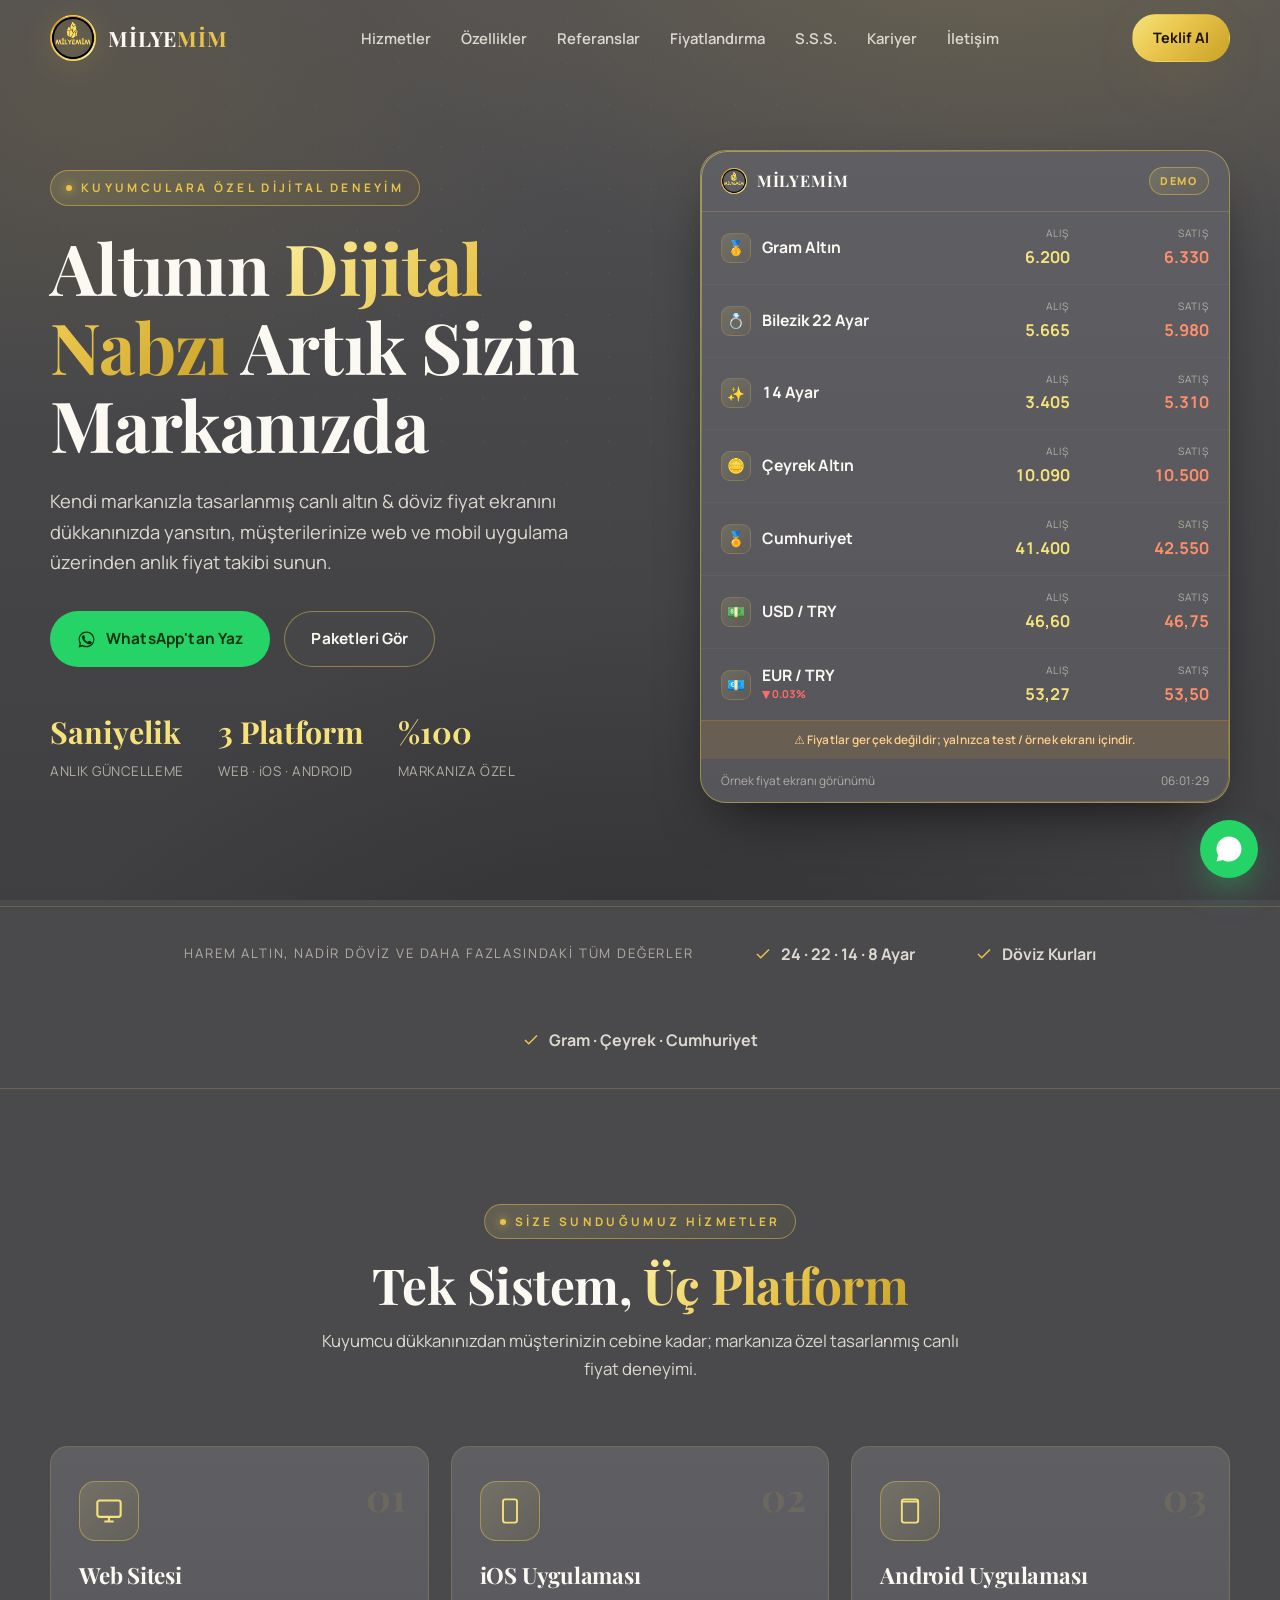
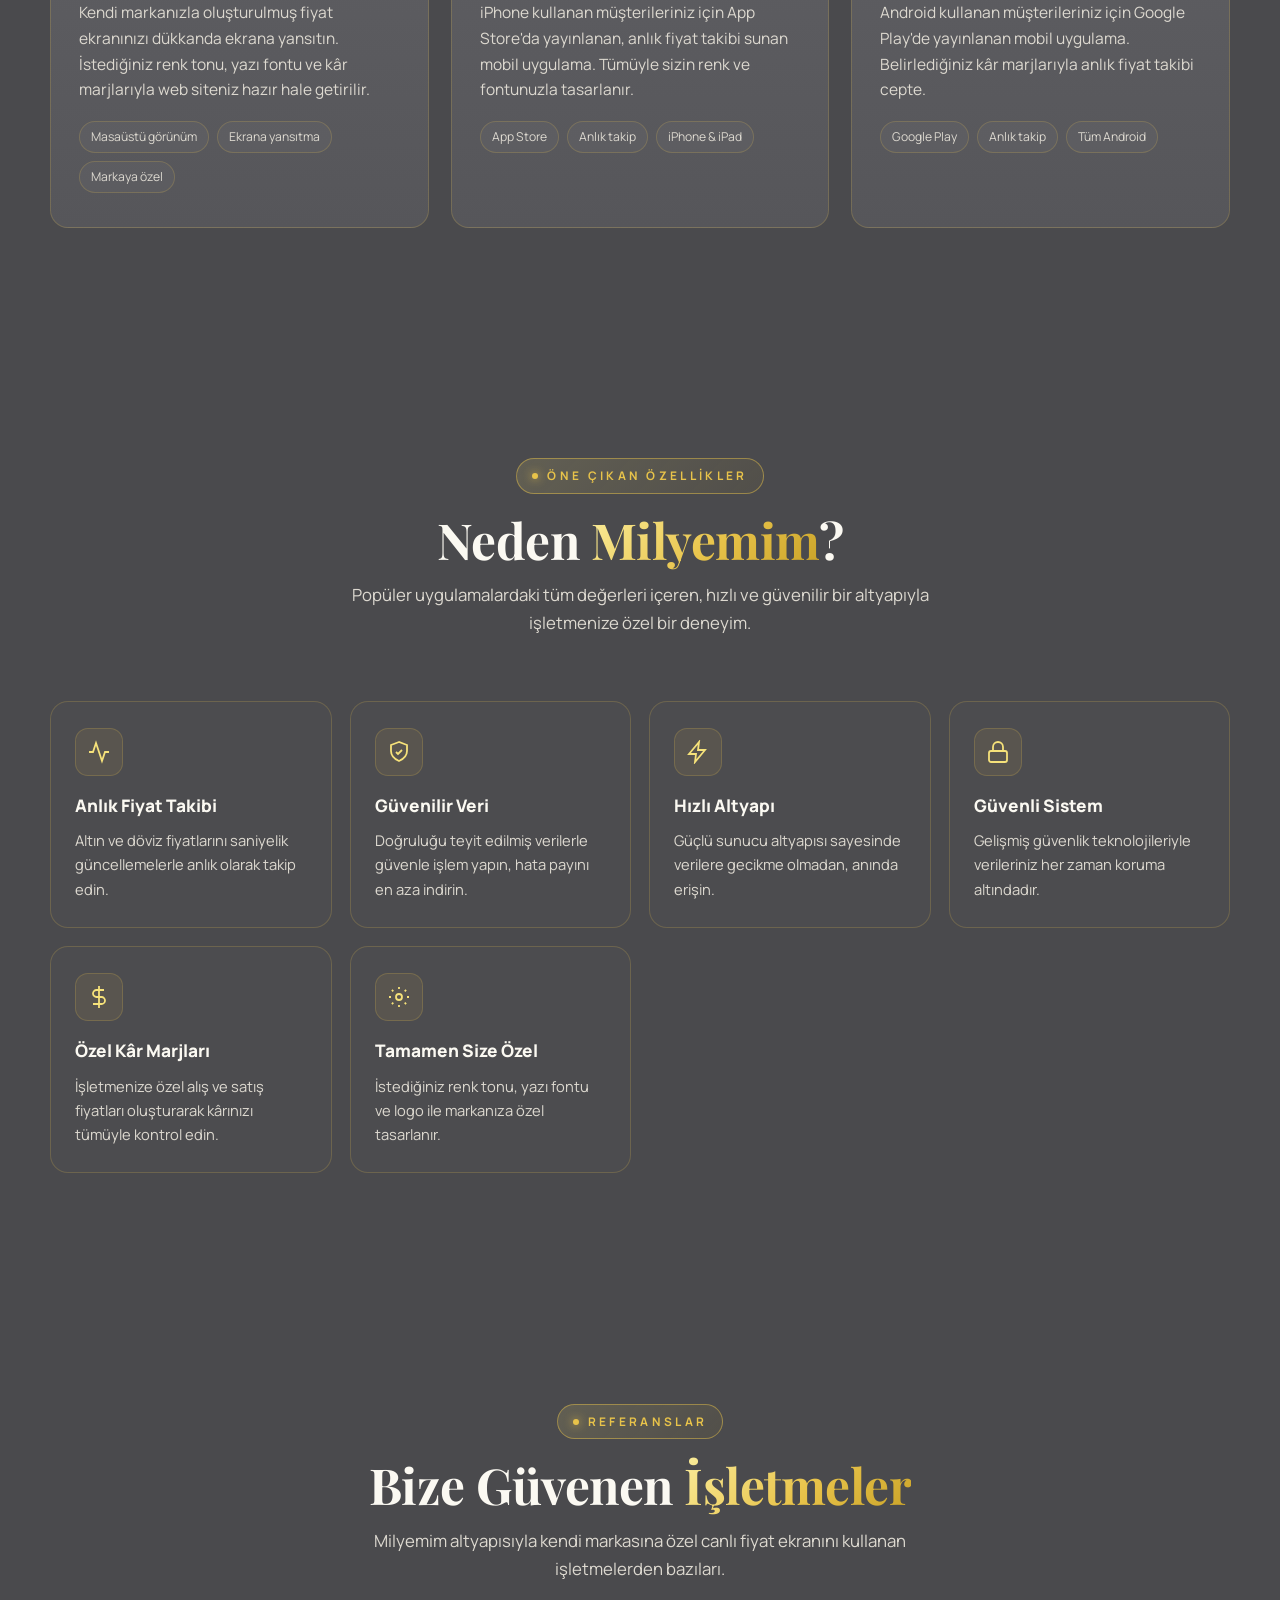
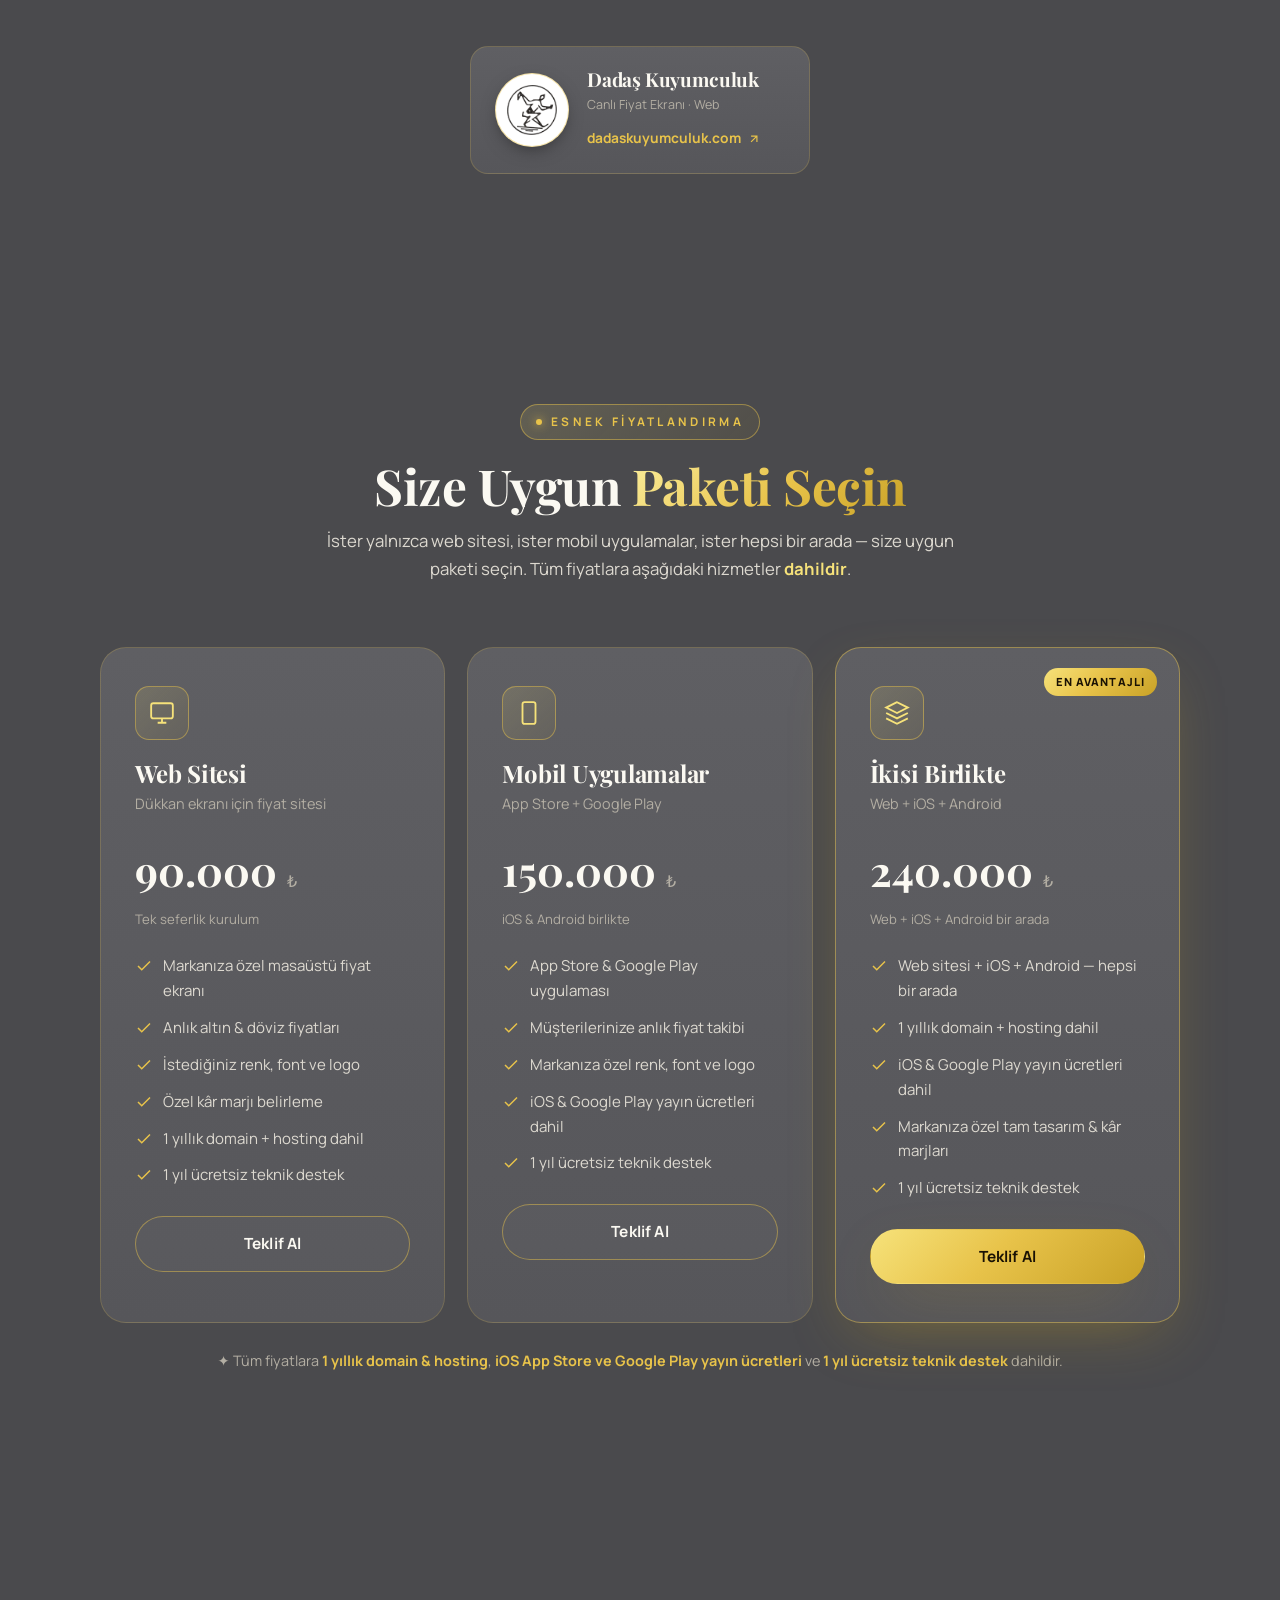
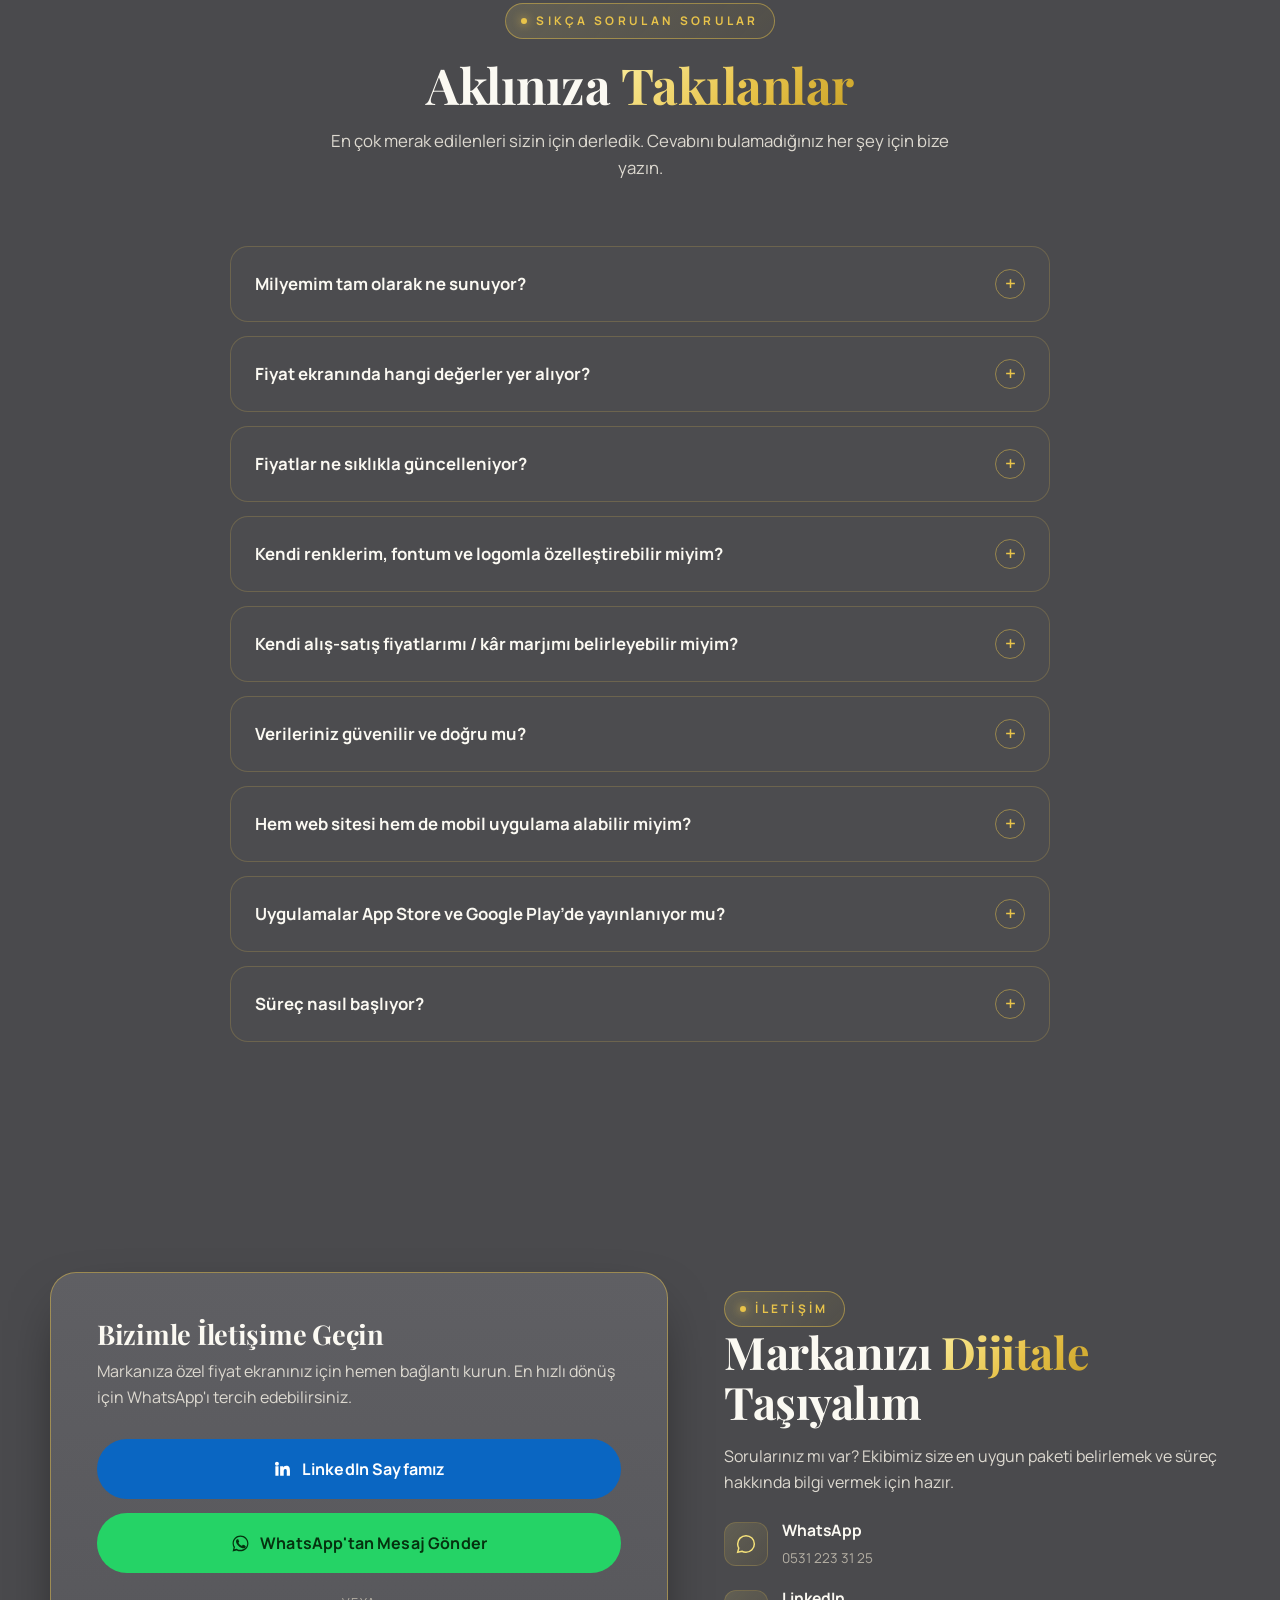
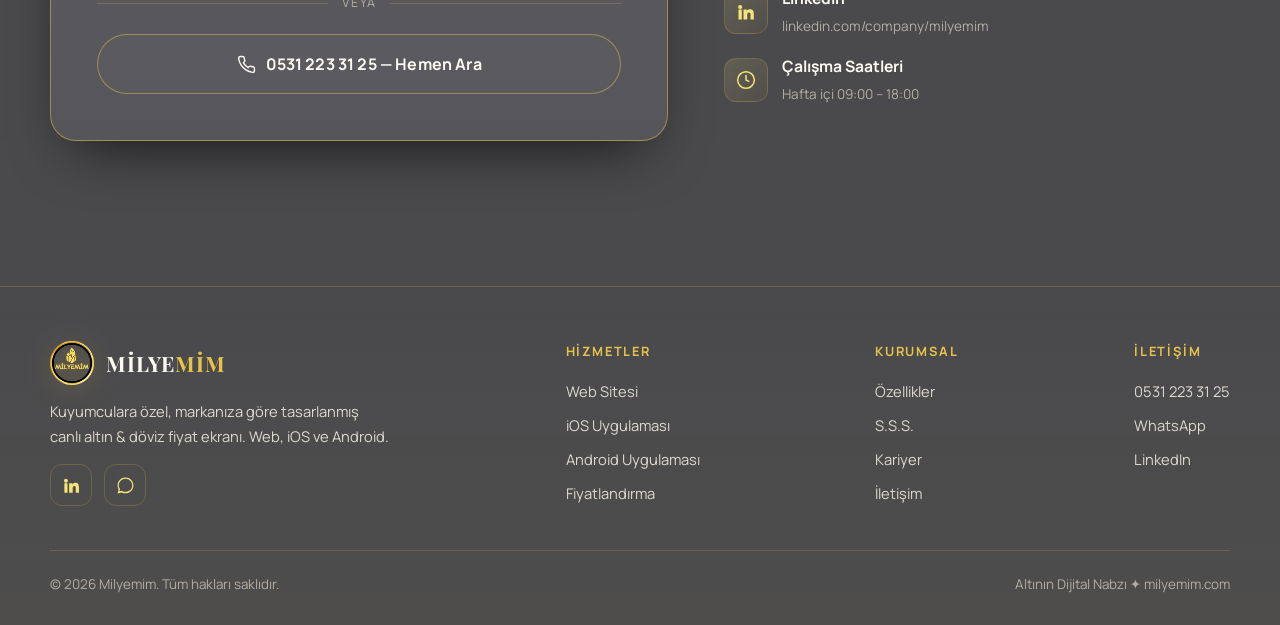
==== commit ae4f1bc3: "Fiyat güncellemesi: Web 90.000, Mobil 150.000, tek fiyat notu kaldırıldı Co-Authored-By: Claude Opus" ====
--- a/index.html
+++ b/index.html
@@ -209,7 +209,7 @@
         <div class="p-ico"><svg viewBox="0 0 24 24" fill="none" stroke="currentColor" stroke-width="1.7"><rect x="2" y="3" width="20" height="14" rx="2"/><path d="M8 21h8M12 17v4"/></svg></div>
         <h3>Web Sitesi</h3>
         <p class="p-sub">Dükkan ekranı için fiyat sitesi</p>
-        <div class="p-price">100.000 <small>₺</small></div>
+        <div class="p-price">90.000 <small>₺</small></div>
         <p class="p-note">Tek seferlik kurulum</p>
         <ul class="p-feats">
           <li><svg viewBox="0 0 24 24" fill="none" stroke="currentColor" stroke-width="2"><path d="M20 6 9 17l-5-5"/></svg>Markanıza özel masaüstü fiyat ekranı</li>
@@ -226,7 +226,7 @@
         <div class="p-ico"><svg viewBox="0 0 24 24" fill="none" stroke="currentColor" stroke-width="1.7"><path d="M16 2H8a2 2 0 0 0-2 2v16a2 2 0 0 0 2 2h8a2 2 0 0 0 2-2V4a2 2 0 0 0-2-2z"/><path d="M12 18h.01"/></svg></div>
         <h3>Mobil Uygulamalar</h3>
         <p class="p-sub">App Store + Google Play</p>
-        <div class="p-price">160.000 <small>₺</small></div>
+        <div class="p-price">150.000 <small>₺</small></div>
         <p class="p-note">iOS &amp; Android birlikte</p>
         <ul class="p-feats">
           <li><svg viewBox="0 0 24 24" fill="none" stroke="currentColor" stroke-width="2"><path d="M20 6 9 17l-5-5"/></svg>App Store &amp; Google Play uygulaması</li>
@@ -243,7 +243,7 @@
         <h3>İkisi Birlikte</h3>
         <p class="p-sub">Web + iOS + Android</p>
         <div class="p-price">240.000 <small>₺</small></div>
-        <p class="p-note">Tek fiyat — 20.000&nbsp;₺ avantajlı</p>
+        <p class="p-note">Web + iOS + Android bir arada</p>
         <ul class="p-feats">
           <li><svg viewBox="0 0 24 24" fill="none" stroke="currentColor" stroke-width="2"><path d="M20 6 9 17l-5-5"/></svg>Web sitesi + iOS + Android — hepsi bir arada</li>
           <li><svg viewBox="0 0 24 24" fill="none" stroke="currentColor" stroke-width="2"><path d="M20 6 9 17l-5-5"/></svg>1 yıllık domain + hosting dahil</li>
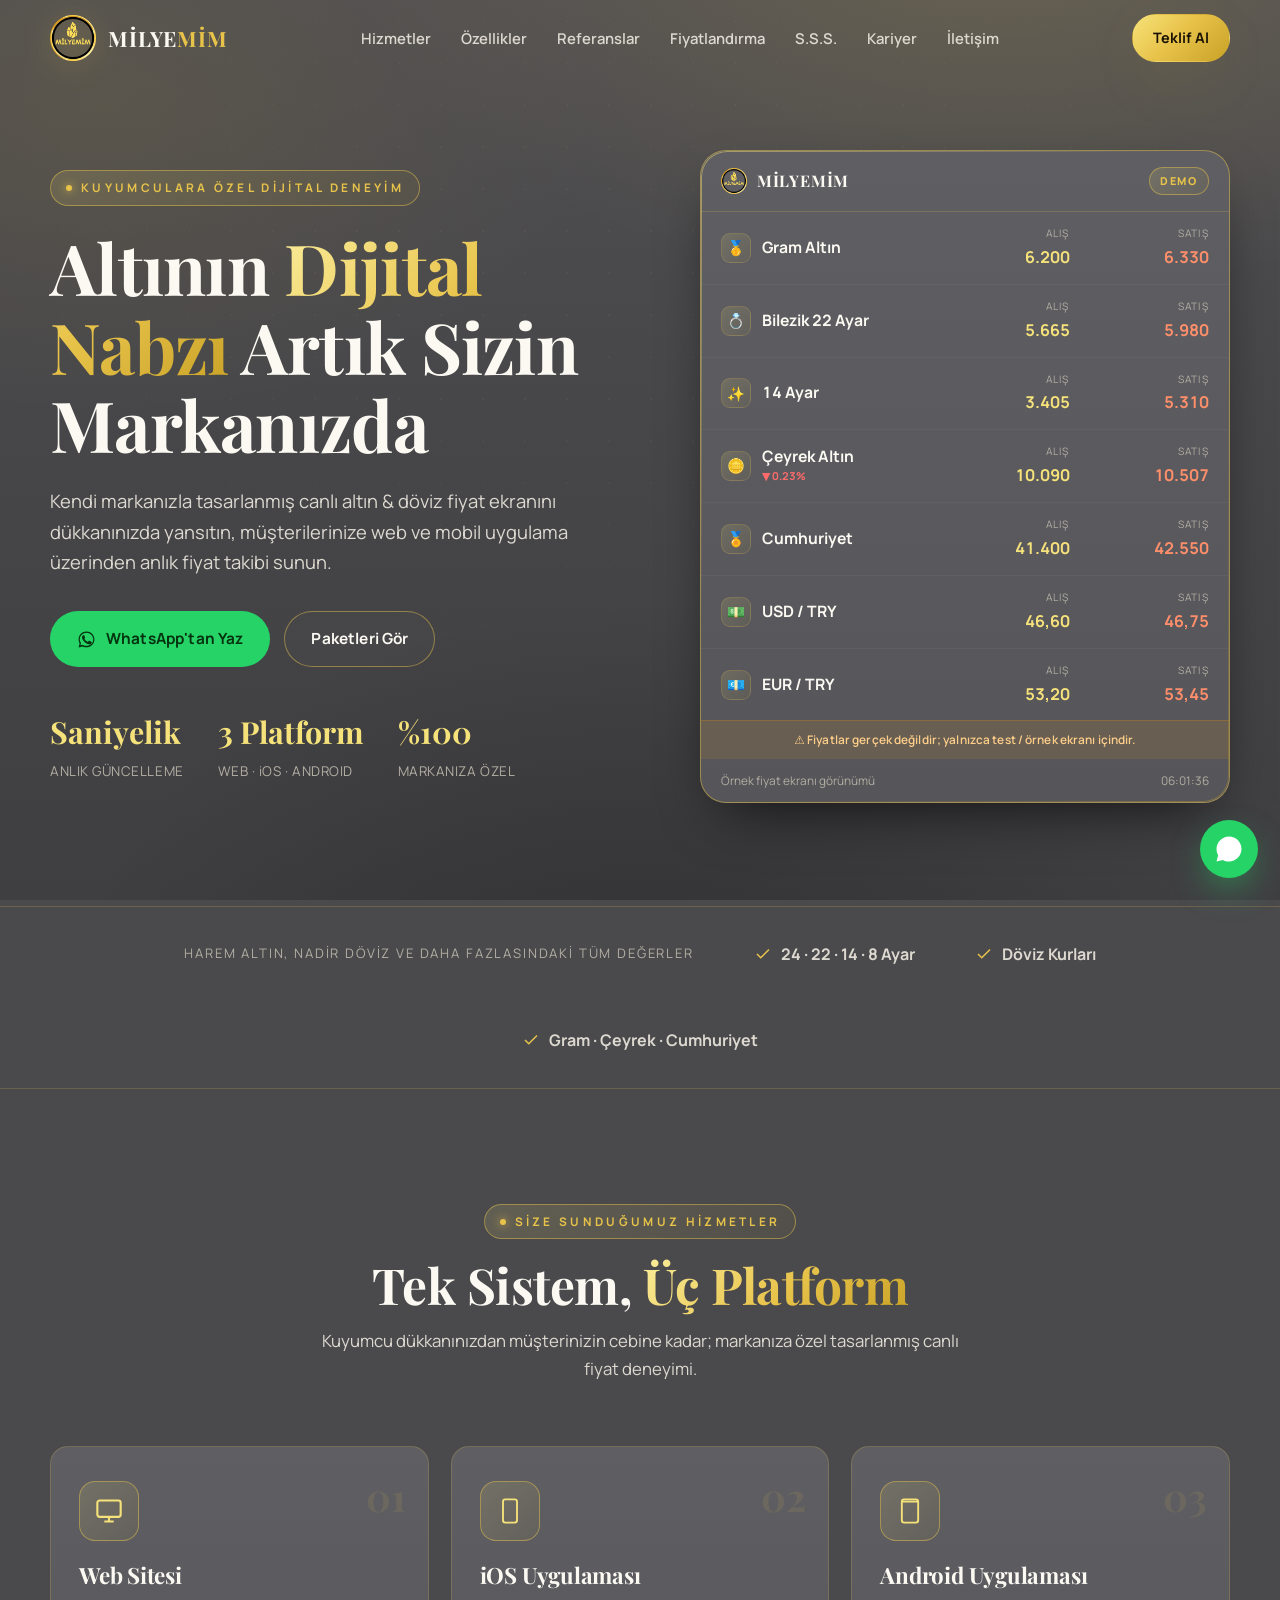
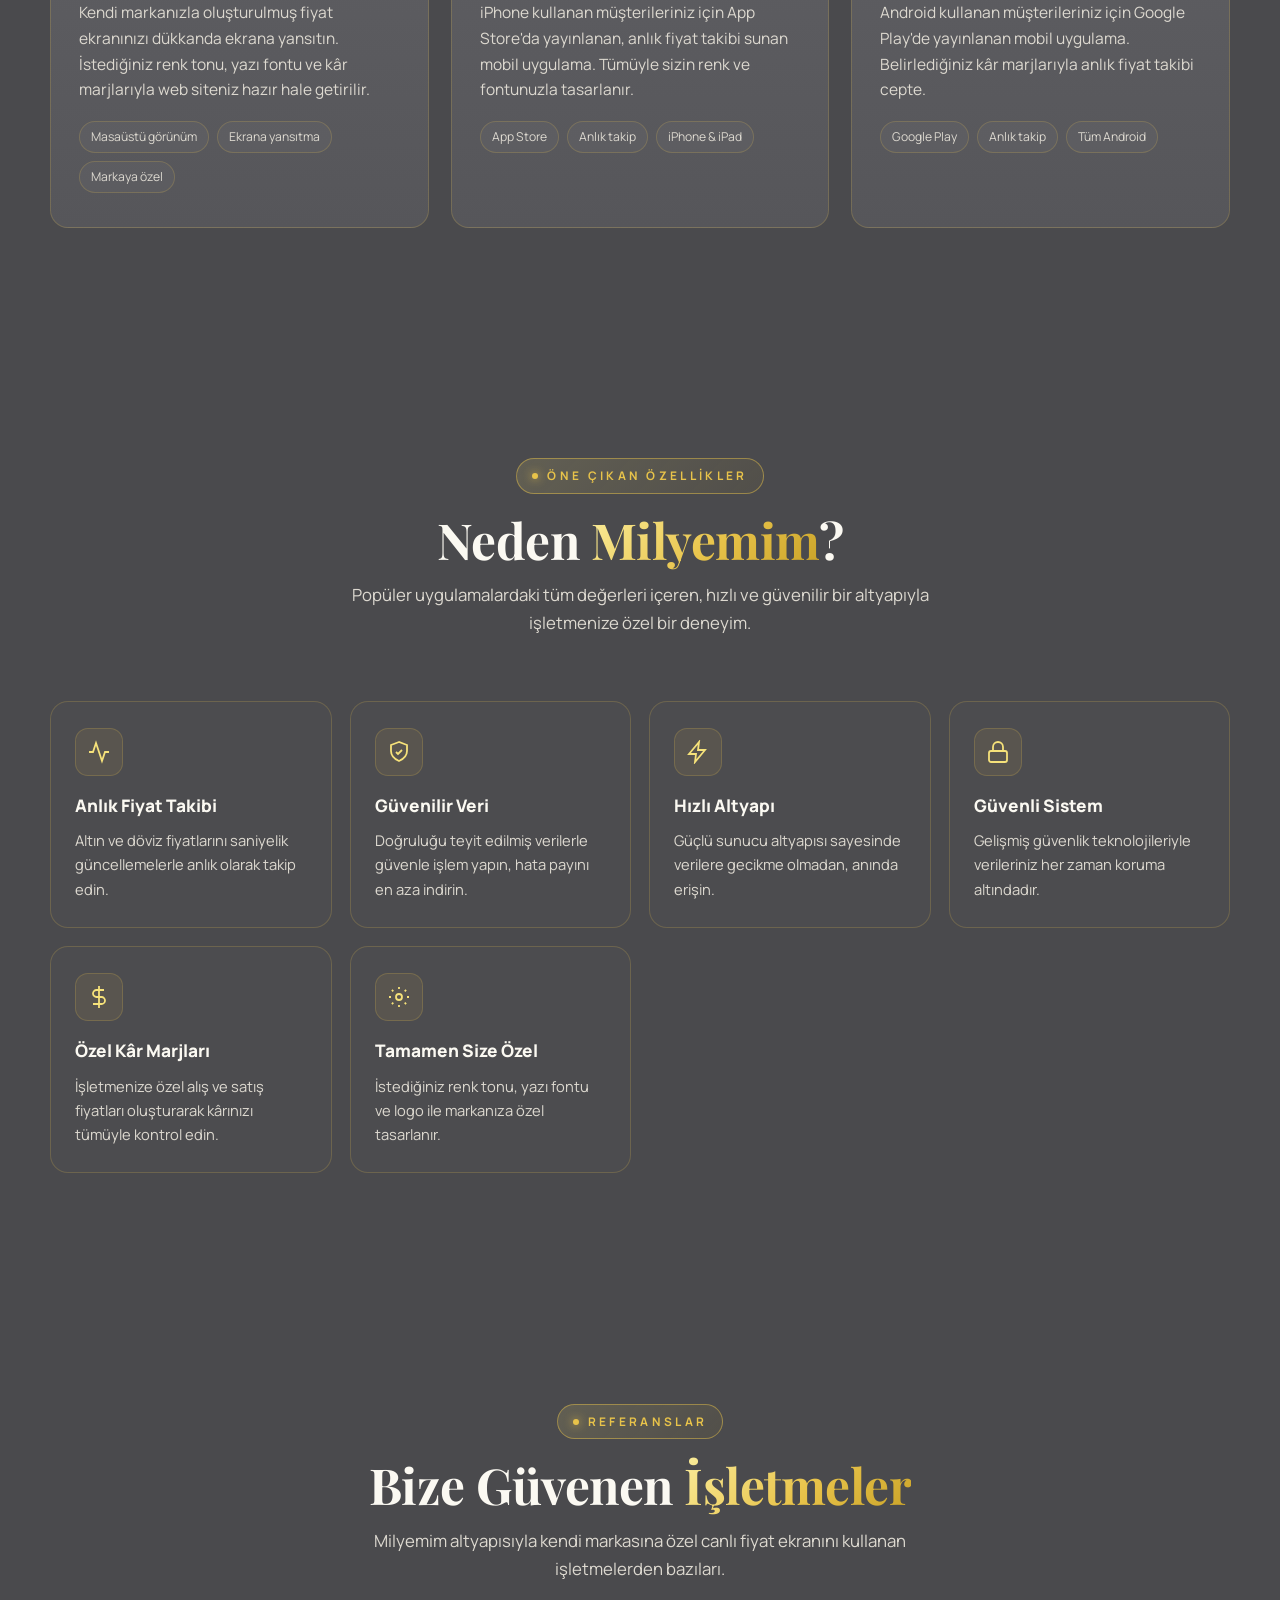
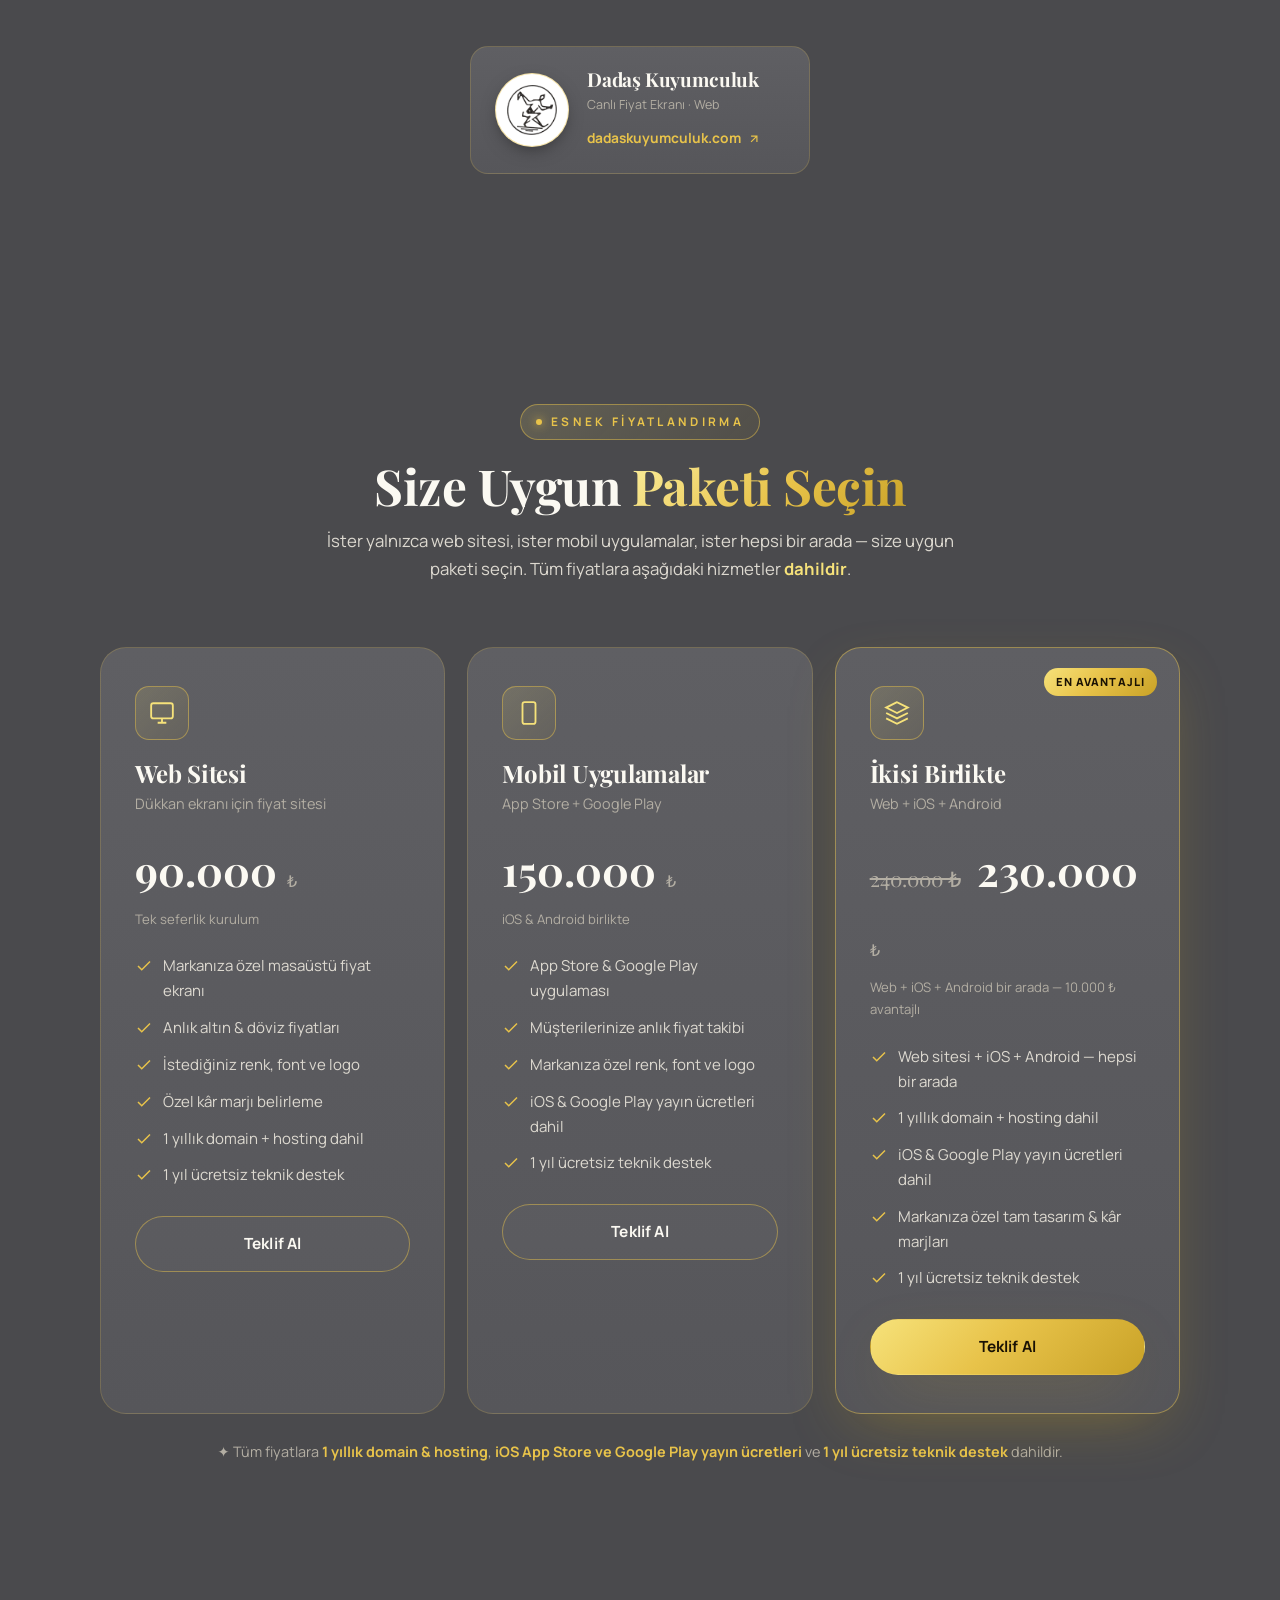
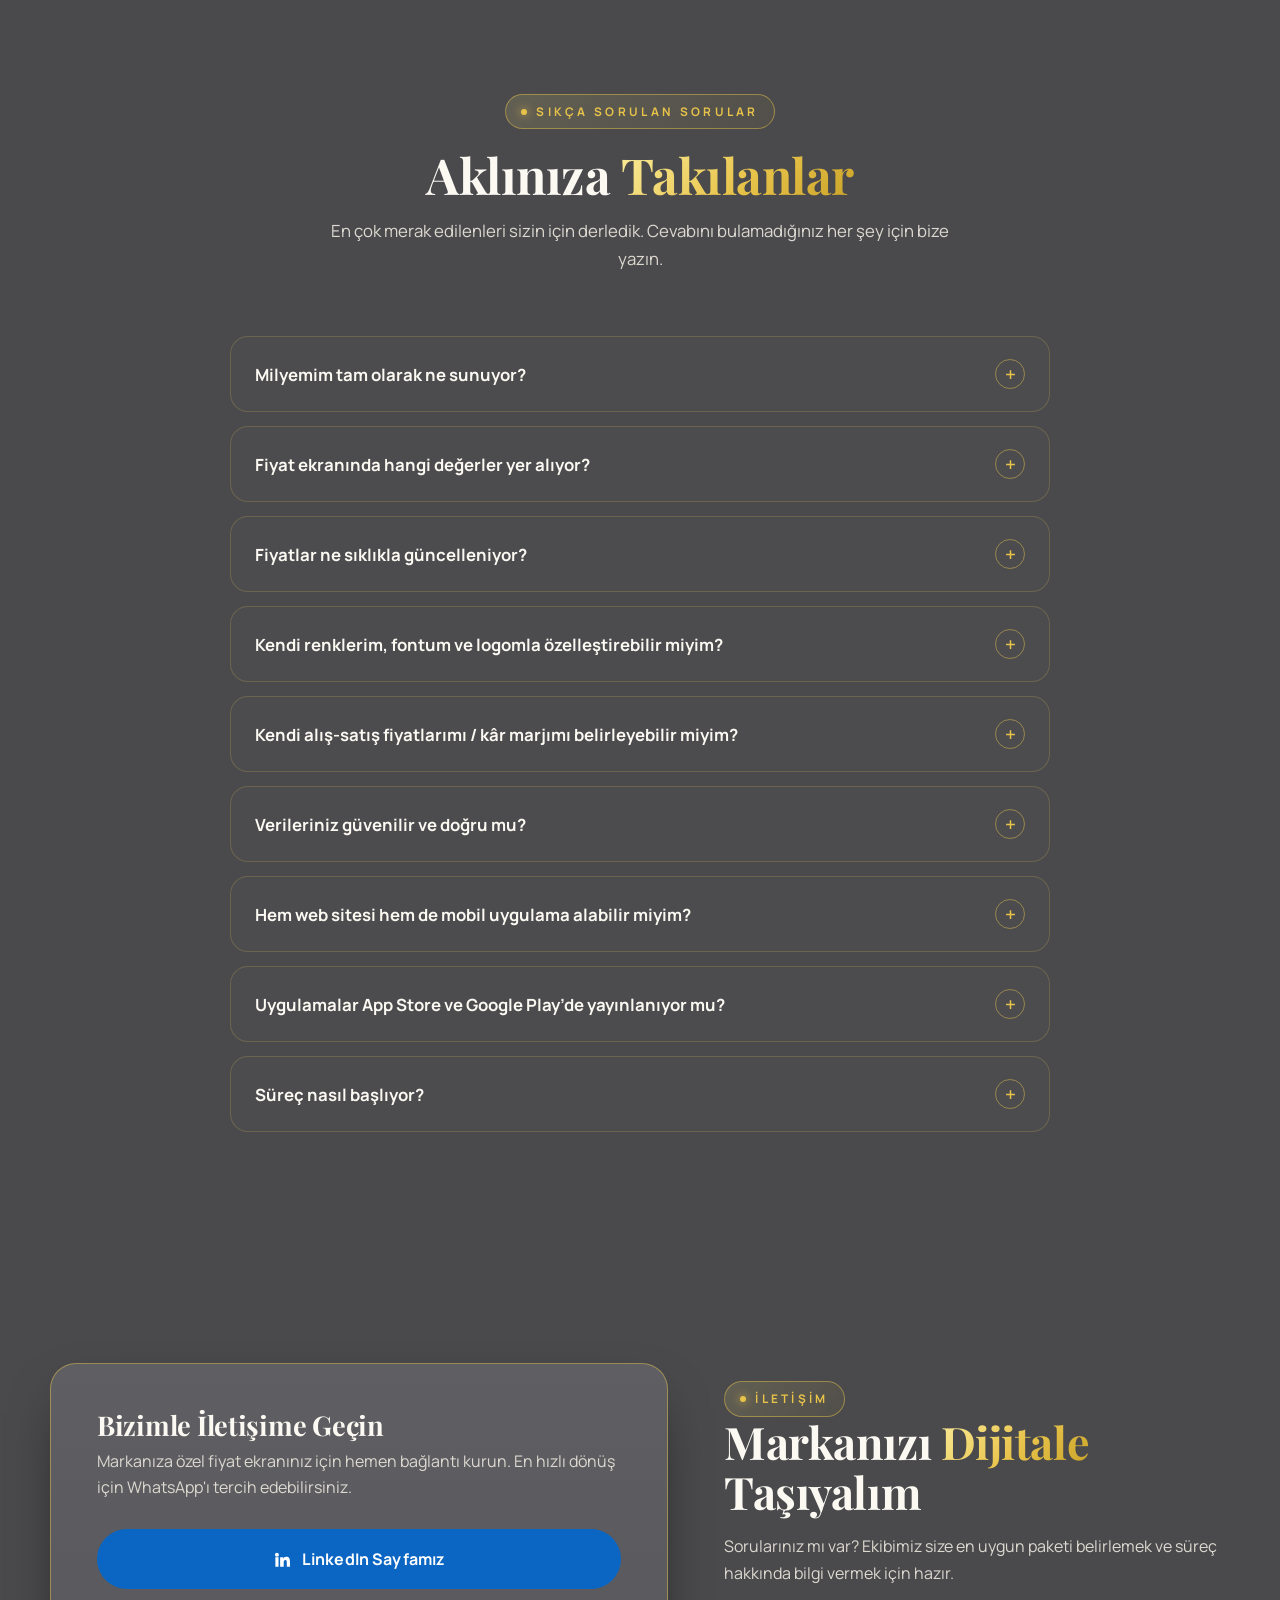
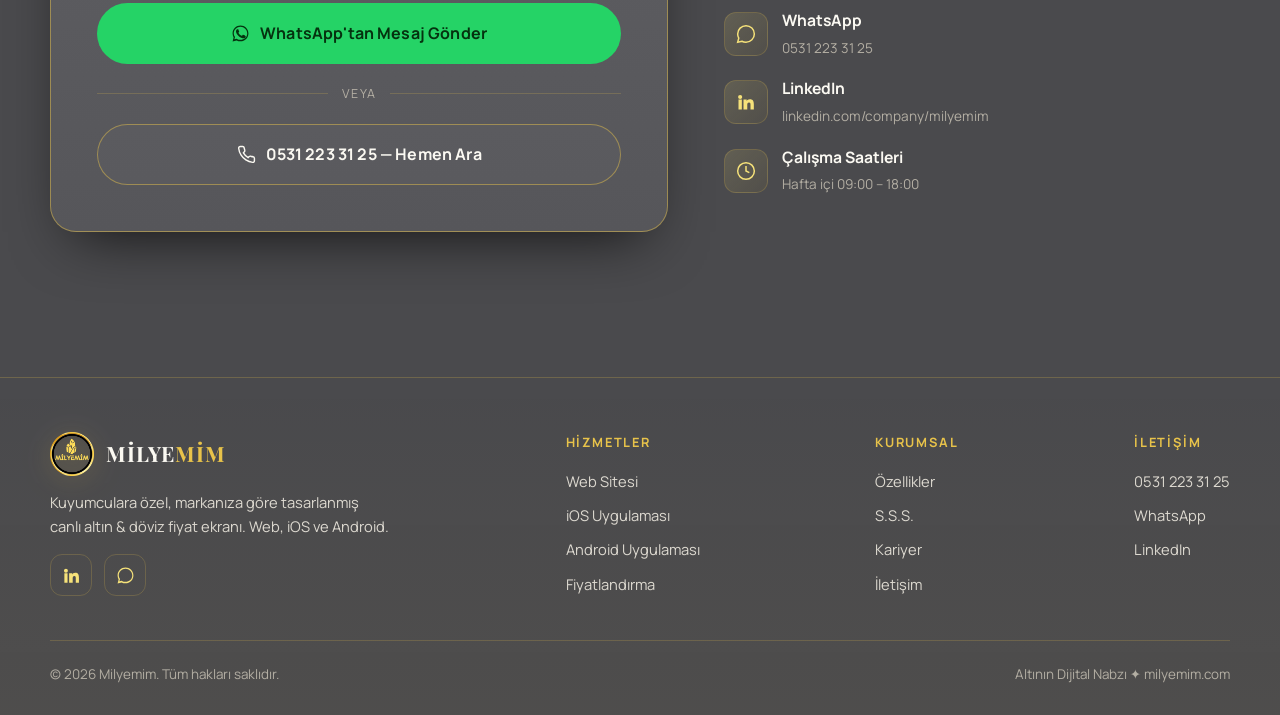
==== commit 63b5a6d7: "İkisi Birlikte paketi: 240.000 üstü çizili, 230.000 avantajlı fiyat Co-Authored-By: Claude Opus 4.8 " ====
--- a/index.html
+++ b/index.html
@@ -242,8 +242,8 @@
         <div class="p-ico"><svg viewBox="0 0 24 24" fill="none" stroke="currentColor" stroke-width="1.7"><path d="M12 2 2 7l10 5 10-5-10-5zM2 17l10 5 10-5M2 12l10 5 10-5"/></svg></div>
         <h3>İkisi Birlikte</h3>
         <p class="p-sub">Web + iOS + Android</p>
-        <div class="p-price">240.000 <small>₺</small></div>
-        <p class="p-note">Web + iOS + Android bir arada</p>
+        <div class="p-price"><s class="p-old">240.000&nbsp;₺</s> 230.000 <small>₺</small></div>
+        <p class="p-note">Web + iOS + Android bir arada — 10.000&nbsp;₺ avantajlı</p>
         <ul class="p-feats">
           <li><svg viewBox="0 0 24 24" fill="none" stroke="currentColor" stroke-width="2"><path d="M20 6 9 17l-5-5"/></svg>Web sitesi + iOS + Android — hepsi bir arada</li>
           <li><svg viewBox="0 0 24 24" fill="none" stroke="currentColor" stroke-width="2"><path d="M20 6 9 17l-5-5"/></svg>1 yıllık domain + hosting dahil</li>
--- a/styles.css
+++ b/styles.css
@@ -274,6 +274,7 @@
 .plan .p-sub { color:var(--text-mute); font-size:.9rem; margin-bottom:20px; }
 .plan .p-price { font-family:var(--font-head); font-size:2.6rem; font-weight:700; margin-bottom:4px; }
 .plan .p-price small { font-size:1rem; color:var(--text-mute); font-weight:400; }
+.plan .p-price .p-old { font-size:1.3rem; color:var(--text-mute); font-weight:400; text-decoration:line-through; margin-right:6px; }
 .plan .p-note { color:var(--text-mute); font-size:.82rem; margin-bottom:24px; }
 .plan ul.p-feats { display:flex; flex-direction:column; gap:12px; margin-bottom:28px; }
 .plan ul.p-feats li { display:flex; align-items:flex-start; gap:10px; font-size:.94rem; color:var(--text-dim); }
